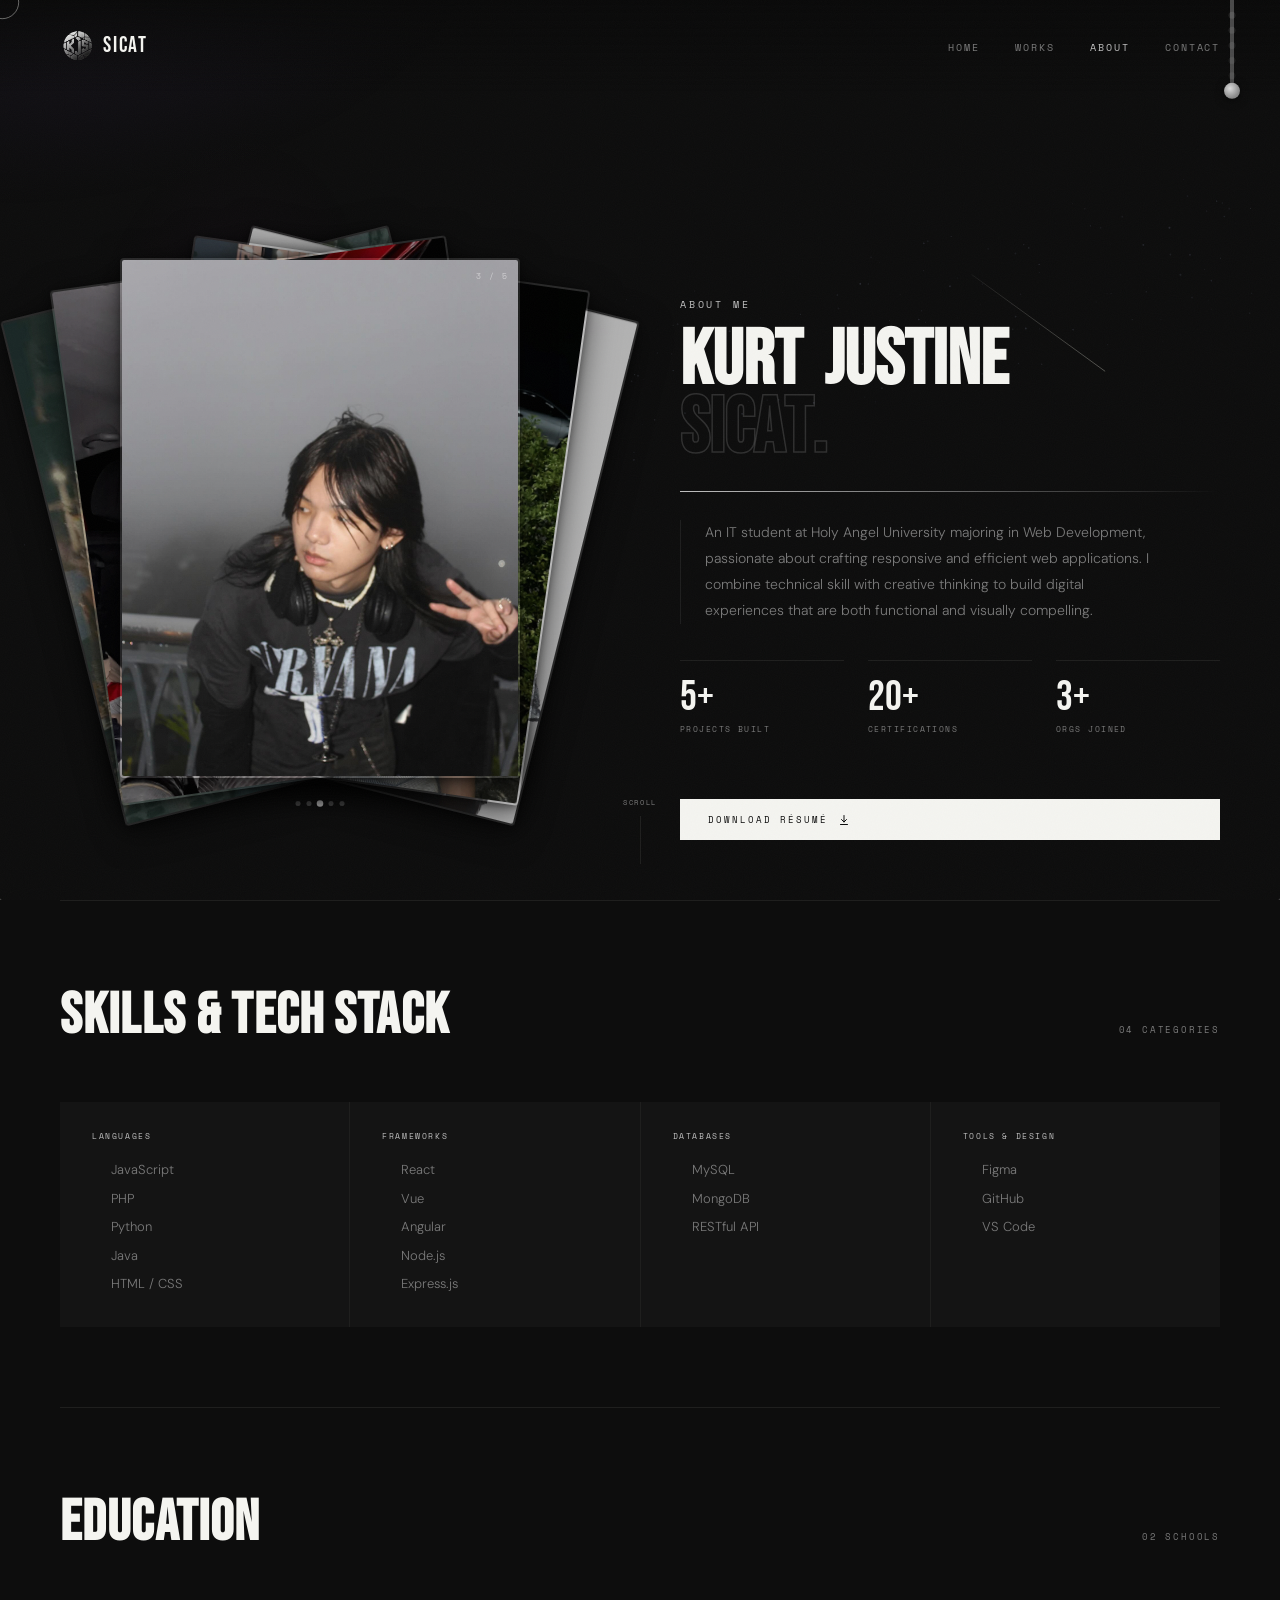
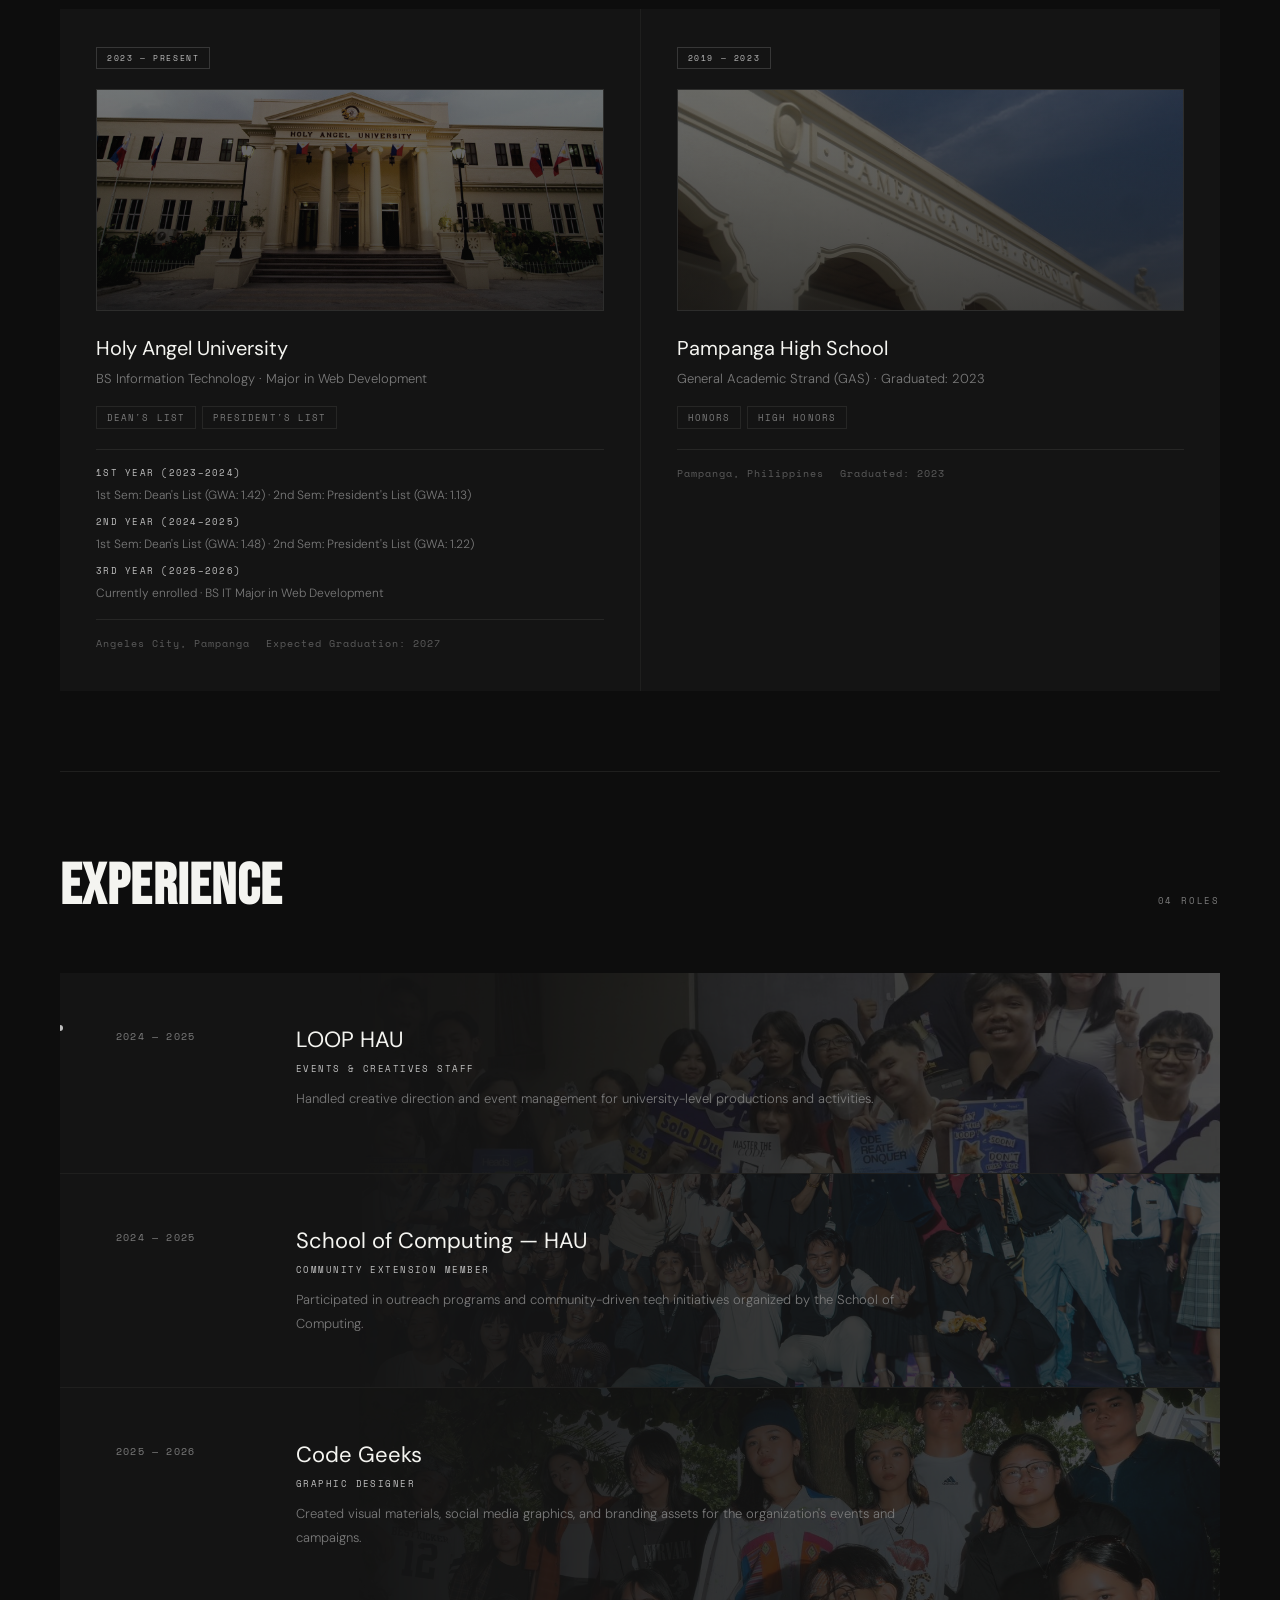
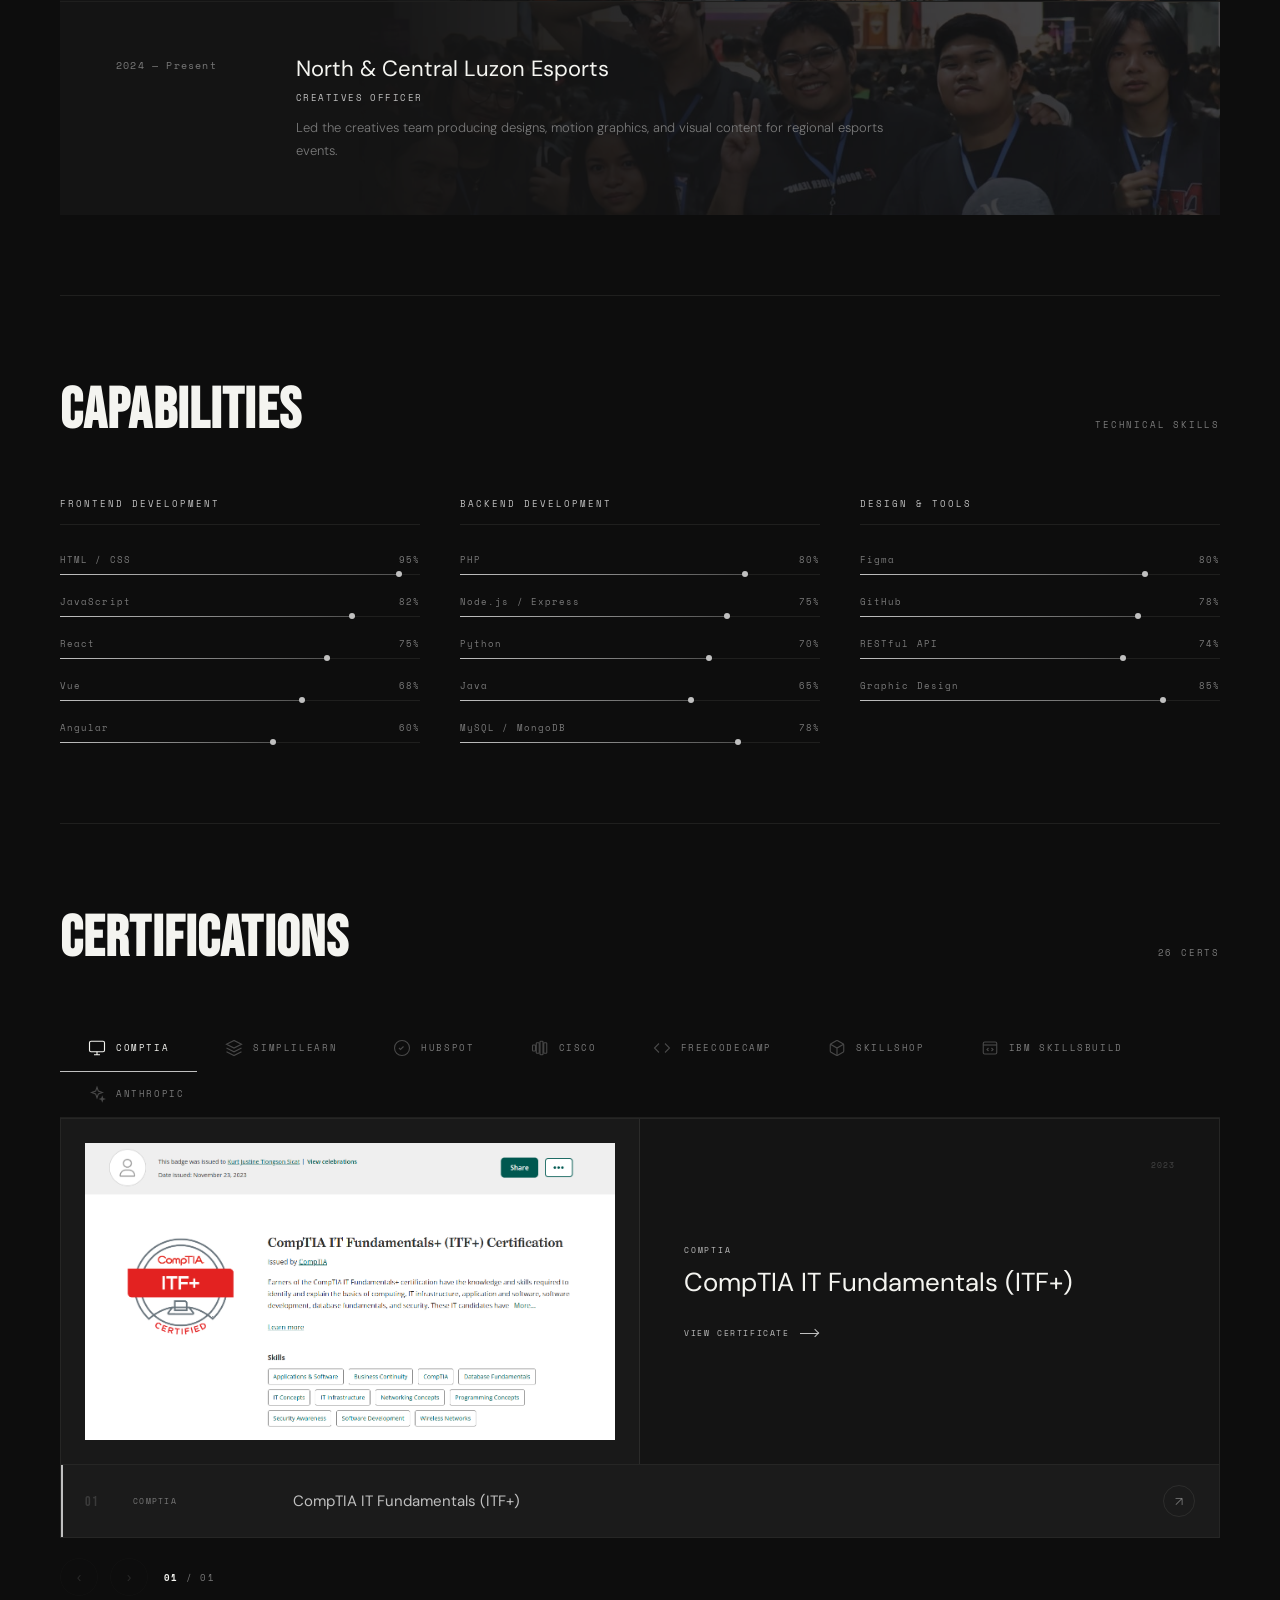
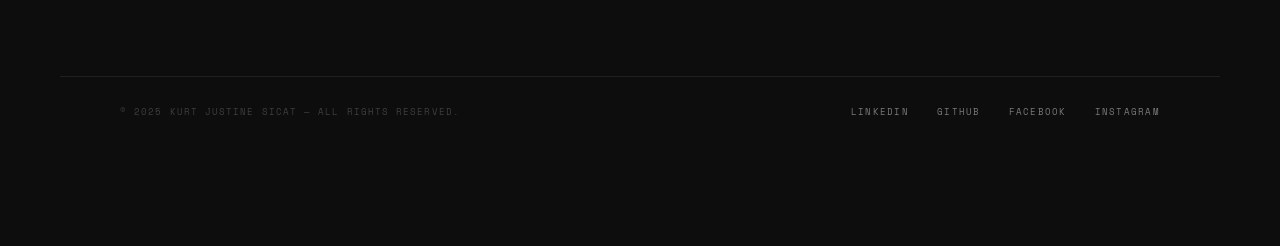
==== about.html @ b0eab455 "Add Anthropic tab with four course certificates - New Anthropic tab and panel after IBM SkillsBuild " ====
<!DOCTYPE html>
<html lang="en">
<head>
  <meta charset="UTF-8" />
  <meta name="viewport" content="width=device-width, initial-scale=1.0" />
  <meta name="description" content="About Kurt Justine Sicat — Full Stack Web Developer and IT student at Holy Angel University, San Fernando, Pampanga. Skilled in Vue.js, Node.js, Flutter, PHP, and more." />
  <meta name="keywords" content="Kurt Justine Sicat, Full Stack Developer, Web Developer, Holy Angel University, Vue.js, Node.js, Flutter, PHP, Portfolio" />
  <meta name="author" content="Kurt Justine Sicat" />
  <meta name="robots" content="index, follow" />
  <meta property="og:title" content="About — Kurt Justine Sicat | Full Stack Developer" />
  <meta property="og:description" content="IT student and Full Stack Developer based in San Fernando, Pampanga." />
  <meta property="og:type" content="website" />
  <meta property="og:image" content="images/personal_image.png" />
  <title>About — Kurt Justine Sicat</title>
  <link rel="preconnect" href="https://fonts.googleapis.com" />
  <link rel="preconnect" href="https://fonts.gstatic.com" crossorigin />
  <link href="https://fonts.googleapis.com/css2?family=Bebas+Neue&family=DM+Sans:ital,opsz,wght@0,9..40,300;0,9..40,400;0,9..40,500;1,9..40,300&family=Space+Mono:wght@400;700&display=swap" rel="stylesheet" />
  <style>
    *, *::before, *::after { box-sizing: border-box; margin: 0; padding: 0; }
    :root {
      --black: #0d0d0d;
      --white: #f4f4f0;
      --gray: #7a7a7a;
      --accent: #c0c0c0;
      --line: rgba(244,244,240,0.08);
      --card-bg: #141414;
      --max: 1400px;
    }
    html { scroll-behavior: smooth; }
    body {
      background: var(--black);
      color: var(--white);
      font-family: 'DM Sans', sans-serif;
      font-weight: 300;
      overflow-x: hidden;
      cursor: none;
    }
    .cursor {
      width: 8px; height: 8px; background: var(--white); border-radius: 50%;
      position: fixed; top: 0; left: 0; pointer-events: none; z-index: 9999;
      mix-blend-mode: difference;
    }
    .cursor-ring {
      width: 34px; height: 34px; border: 1px solid rgba(244,244,240,0.4); border-radius: 50%;
      position: fixed; top: 0; left: 0; pointer-events: none; z-index: 9998;
      transition: width 0.3s, height 0.3s, border-color 0.3s;
    }
    body::before {
      content: ''; position: fixed; inset: 0; z-index: 1000; pointer-events: none; opacity: 0.025;
      background-image: url("data:image/svg+xml,%3Csvg viewBox='0 0 200 200' xmlns='http://www.w3.org/2000/svg'%3E%3Cfilter id='n'%3E%3CfeTurbulence type='fractalNoise' baseFrequency='0.85' numOctaves='4' stitchTiles='stitch'/%3E%3C/filter%3E%3Crect width='100%25' height='100%25' filter='url(%23n)'/%3E%3C/svg%3E");
      background-size: 180px;
    }

    /* NAV */
    nav { position:fixed;top:0;left:0;right:0;z-index:500;background:linear-gradient(to bottom,rgba(10,10,10,0.98) 0%,rgba(10,10,10,0.4) 65%,transparent 100%); }
    .nav-inner { max-width:var(--max);margin:0 auto;display:flex;align-items:center;justify-content:space-between;padding:28px 60px; }
    .nav-logo { font-family:'Bebas Neue',sans-serif;font-size:22px;letter-spacing:0.08em;color:var(--white);text-decoration:none;display:flex;align-items:center; }
    .nav-logo-img { width:35px;height:35px;object-fit:contain;margin-right:8px; }
    .nav-links { display:flex;gap:36px;list-style:none; }
    .nav-links a { font-family:'Space Mono',monospace;font-size:10px;letter-spacing:0.18em;text-transform:uppercase;color:var(--gray);text-decoration:none;transition:color 0.25s;position:relative; }
    .nav-links a::after { content:'';position:absolute;bottom:-5px;left:0;width:0;height:1px;background:var(--accent);transition:width 0.3s; }
    .nav-links a:hover { color:var(--white); }
    .nav-links a:hover::after { width:100%; }
    .nav-links a.active { color:var(--accent); }
    nav.scrolled { background:rgba(10,10,10,0.97)!important;backdrop-filter:blur(12px); }
    body.light-mode nav { background:linear-gradient(to bottom,rgba(232,230,226,0.98) 0%,rgba(232,230,226,0.4) 65%,transparent 100%); }
    body.light-mode nav.scrolled { background:rgba(232,230,226,0.97)!important; }
    body.light-mode .nav-logo { color:#1c1c1c; }
    body.light-mode .nav-links a { color:#777; }
    body.light-mode .nav-links a:hover { color:#1c1c1c; }
    body.light-mode .nav-links a.active { color:#1c1c1c; }
    body.light-mode .nav-links a::after { background:#1c1c1c; }

    /* HERO — photo left, text right */
    .about-hero-outer {
      width: 100%; min-height: 100vh;
      position: relative; overflow: hidden;
    }
    .about-hero {
      max-width: var(--max); margin: 0 auto;
      min-height: 100vh;
      display: grid;
      grid-template-columns: 1fr 1fr;
      align-items: end;
      position: relative;
    }

    /* LEFT — Photo Deck */
    .about-photo-col {
      position: relative;
      height: 100vh;
      display: flex;
      align-items: center;
      justify-content: center;
    }
    .about-photo-wrap {
      width: 100%;
      height: 85vh;
      position: absolute;
      bottom: 0; left: 0;
      opacity: 0; animation: fadeIn 1s ease 0.3s forwards;
      display: flex;
      align-items: center;
      justify-content: center;
    }

    /* ── Photo Deck ── */
    .photo-deck {
      position: relative;
      width: 400px; height: 520px;
      cursor: pointer;
      user-select: none;
    }
    .photo-card {
      position: absolute; inset: 0;
      border-radius: 4px;
      overflow: hidden;
      border: 2px solid rgba(255,255,255,0.12);
      box-shadow:
        0 8px 32px rgba(0,0,0,0.6),
        0 2px 8px rgba(0,0,0,0.4);
      transform-origin: bottom center;
      transition:
        transform 0.55s cubic-bezier(0.34,1.2,0.64,1),
        box-shadow 0.4s ease,
        z-index 0s;
      will-change: transform;
      backface-visibility: hidden;
    }
    .photo-card img {
      width: 100%; height: 100%;
      object-fit: cover; object-position: center top;
      display: block;
      pointer-events: none;
      transition: filter 0.4s ease;
    }
    /* shimmer on non-front cards */
    .photo-card:not(.front) img {
      filter: brightness(0.7);
    }
    /* hover — spread the deck */
    .photo-deck:hover .photo-card:nth-child(2) { transform: var(--rot2) translateY(-6px); }
    .photo-deck:hover .photo-card:nth-child(3) { transform: var(--rot3) translateY(-10px); }
    .photo-deck:hover .photo-card:nth-child(4) { transform: var(--rot4) translateY(-14px); }
    .photo-deck:hover .photo-card:nth-child(5) { transform: var(--rot5) translateY(-18px); }

    /* click flash */
    .photo-card.flipping {
      transition: transform 0.18s ease-in, opacity 0.18s ease-in !important;
      transform: scale(0.94) translateY(10px) !important;
      opacity: 0.3;
    }

    /* dot indicators */
    .photo-deck-dots {
      position: absolute;
      bottom: -28px; left: 50%;
      transform: translateX(-50%);
      display: flex; gap: 6px;
    }
    .photo-deck-dot {
      width: 5px; height: 5px; border-radius: 50%;
      background: rgba(192,192,192,0.3);
      transition: background 0.3s ease, transform 0.3s ease;
    }
    .photo-deck-dot.active {
      background: rgba(192,192,192,0.9);
      transform: scale(1.3);
    }

    /* corner label */
    .photo-deck-label {
      position: absolute;
      top: 12px; right: 12px;
      font-family: "Space Mono", monospace;
      font-size: 8px; letter-spacing: 0.18em;
      color: rgba(255,255,255,0.5);
      text-transform: uppercase;
      pointer-events: none;
      z-index: 10;
      transition: opacity 0.3s;
    }

    /* light mode overrides */
    body.light-mode .photo-card {
      border-color: rgba(0,0,0,0.1);
      box-shadow: 0 8px 32px rgba(0,0,0,0.2), 0 2px 8px rgba(0,0,0,0.1);
    }
    body.light-mode .photo-deck-dot { background: rgba(0,0,0,0.2); }
    body.light-mode .photo-deck-dot.active { background: rgba(0,0,0,0.7); }
    body.light-mode .photo-deck-label { color: rgba(0,0,0,0.35); }

    /* RIGHT — Info */
    .about-info-col {
      padding: 140px 60px 60px 40px;
      display: flex; flex-direction: column; justify-content: center;
      opacity: 0; animation: fadeUp 0.8s ease 0.5s forwards;
    }
    .about-tag {
      font-family: 'Space Mono', monospace;
      font-size: 10px; letter-spacing: 0.28em; text-transform: uppercase;
      color: var(--accent); margin-bottom: 16px;
    }
    .about-name {
      font-family: 'Bebas Neue', sans-serif;
      font-size: clamp(52px, 6vw, 86px);
      line-height: 0.88; color: var(--white); margin-bottom: 28px;
    }
    .about-name .outline {
      -webkit-text-stroke: 1.5px rgba(244,244,240,0.15);
      color: transparent; display: block;
    }
    .about-bio {
      font-size: 14px; line-height: 1.85; color: var(--gray);
      max-width: 480px; margin-bottom: 36px;
      border-left: 1px solid var(--line); padding-left: 24px;
    }
    .about-stats {
      display: grid; grid-template-columns: repeat(3, 1fr);
      gap: 24px; margin-bottom: 40px;
    }
    .stat-num {
      font-family: 'Bebas Neue', sans-serif;
      font-size: 42px; color: var(--white); line-height: 1;
    }
    .stat-label {
      font-family: 'Space Mono', monospace;
      font-size: 8px; letter-spacing: 0.18em; text-transform: uppercase;
      color: var(--gray); margin-top: 4px;
    }

    /* SECTIONS WRAPPER */
    .sections-wrap {
      max-width: var(--max); margin: 0 auto;
      padding: 0 60px 100px;
    }

    /* SECTION DIVIDER */
    .section-block {
      padding: 80px 0;
      border-top: 1px solid var(--line);
    }
    .section-block-header {
      display: flex; align-items: baseline; justify-content: space-between;
      margin-bottom: 52px;
    }
    .section-block-title {
      font-family: 'Bebas Neue', sans-serif;
      font-size: clamp(36px, 4.5vw, 60px); letter-spacing: 0.02em; color: var(--white);
    }
    .section-count {
      font-family: 'Space Mono', monospace;
      font-size: 9px; letter-spacing: 0.2em; text-transform: uppercase;
      color: var(--gray);
    }

    /* SKILLS GRID */
    .skills-grid {
      display: grid;
      grid-template-columns: repeat(4, 1fr);
      gap: 1px; background: var(--line);
    }
    .skill-item {
      background: var(--card-bg);
      padding: 28px 32px;
      transition: background 0.3s;
      position: relative; overflow: hidden;
    }
    .skill-item:hover { background: #181818; }
    .skill-item::before {
      content: ''; position: absolute; top: 0; left: 0; right: 0; height: 1px;
      background: var(--accent); transform: scaleX(0); transform-origin: left;
      transition: transform 0.4s ease;
    }
    .skill-item:hover::before { transform: scaleX(1); }
    .skill-category {
      font-family: 'Space Mono', monospace;
      font-size: 8px; letter-spacing: 0.2em; text-transform: uppercase;
      color: var(--accent); margin-bottom: 14px;
    }
    .skill-list {
      list-style: none;
    }
    .skill-list li {
      font-size: 13px; color: var(--gray); line-height: 2;
      transition: color 0.2s;
    }
    .skill-item:hover .skill-list li { color: var(--white); }

    /* EDUCATION CARDS */
    .edu-cards {
      display: grid; grid-template-columns: repeat(2, 1fr);
      gap: 1px; background: var(--line);
    }
    .edu-card {
      background: var(--card-bg); padding: 36px 36px 40px;
      position: relative; overflow: hidden; transition: background 0.3s;
    }
    .edu-card:hover { background: #181818; }
    .edu-card::before {
      content: ''; position: absolute; top: 0; left: 0; right: 0; height: 1px;
      background: var(--accent); transform: scaleX(0); transform-origin: left;
      transition: transform 0.4s ease;
    }
    .edu-card:hover::before { transform: scaleX(1); }
    .edu-card-badge {
      font-family: 'Space Mono', monospace;
      font-size: 8px; letter-spacing: 0.2em; text-transform: uppercase;
      color: var(--accent); border: 1px solid rgba(192,192,192,0.2);
      display: inline-block; padding: 4px 10px; margin-bottom: 20px;
    }
    .edu-card-img {
      width: 100%; aspect-ratio: 16/7;
      background: rgba(244,244,240,0.03);
      border: 1px solid var(--line);
      margin-bottom: 24px; overflow: hidden; position: relative;
    }
    .edu-card-img img {
      width: 100%; height: 100%; object-fit: cover; display: block;
      opacity: 0; transition: opacity 0.4s, filter 0.4s;
      filter: grayscale(30%) brightness(0.55);
    }
    .edu-card-img img.loaded { opacity: 1; }
    .edu-card:hover .edu-card-img img { filter: grayscale(10%) brightness(0.65); }
    /* Dark overlay on top of image */
    .edu-card-img::after {
      content: ''; position: absolute; inset: 0;
      background: linear-gradient(to bottom, rgba(13,13,13,0.18) 0%, rgba(13,13,13,0.55) 100%);
      z-index: 1; pointer-events: none;
    }
    .edu-card-img-fallback {
      position: absolute; inset: 0;
      display: flex; flex-direction: column; align-items: center; justify-content: center;
      gap: 10px; color: rgba(244,244,240,0.2); z-index: 2;
    }
    .edu-card-img-fallback span {
      font-family: 'Space Mono', monospace;
      font-size: 9px; letter-spacing: 0.18em; text-transform: uppercase;
    }
    .edu-card-img img.loaded ~ .edu-card-img-fallback { display: none; }
    .edu-card-school {
      font-size: 20px; font-weight: 400; color: var(--white); margin-bottom: 8px;
    }
    .edu-card-degree {
      font-size: 13px; color: var(--gray); line-height: 1.6; margin-bottom: 16px;
    }
    .edu-card-tags { display: flex; flex-wrap: wrap; gap: 6px; margin-bottom: 20px; }
    .edu-card-tag {
      font-family: 'Space Mono', monospace;
      font-size: 9px; letter-spacing: 0.12em; text-transform: uppercase;
      color: var(--gray); border: 1px solid var(--line); padding: 4px 10px;
    }
    .edu-card-detail { border-top: 1px solid var(--line); padding-top: 16px; }
    .edu-card-detail-row { margin-bottom: 10px; }
    .edu-detail-year {
      font-family: 'Space Mono', monospace;
      font-size: 9px; letter-spacing: 0.14em; text-transform: uppercase;
      color: var(--accent); display: block; margin-bottom: 4px;
    }
    .edu-detail-note { font-size: 12px; color: var(--gray); line-height: 1.6; }
    .edu-card-meta {
      display: flex; flex-wrap: wrap; gap: 16px;
      margin-top: 16px; padding-top: 16px;
      border-top: 1px solid var(--line);
    }
    .edu-meta-item {
      font-family: 'Space Mono', monospace;
      font-size: 10px; letter-spacing: 0.1em;
      color: rgba(122,122,122,0.7);
    }

    /* EXPERIENCE */
    .exp-list { display: flex; flex-direction: column; gap: 1px; background: var(--line); }
    .exp-item {
      background: var(--card-bg);
      padding: 52px 56px;
      display: grid; grid-template-columns: 140px 1fr;
      align-items: start; gap: 40px;
      transition: background 0.3s;
      position: relative; overflow: hidden;
      min-height: 200px;
    }
    .exp-item:hover { background: #181818; }
    .exp-item::before {
      content: ''; position: absolute; top: 0; left: 0; right: 0; height: 1px;
      background: var(--accent); transform: scaleX(0); transform-origin: left;
      transition: transform 0.4s ease;
    }
    .exp-item:hover::before { transform: scaleX(1); }
    /* Photo bg with right-to-left gradient fade */
    .exp-item::after {
      content: '';
      position: absolute; inset: 0;
      background-image: var(--exp-photo, none);
      background-size: cover; background-position: center;
      opacity: 0.25;
      -webkit-mask-image: linear-gradient(to left, rgba(0,0,0,1) 0%, rgba(0,0,0,0.6) 40%, rgba(0,0,0,0) 75%);
      mask-image: linear-gradient(to left, rgba(0,0,0,1) 0%, rgba(0,0,0,0.6) 40%, rgba(0,0,0,0) 75%);
      transition: opacity 0.4s ease;
      z-index: 0;
    }
    .exp-item:hover::after { opacity: 0.38; }
    .exp-year {
      font-family: 'Space Mono', monospace;
      font-size: 10px; letter-spacing: 0.12em;
      color: var(--gray); padding-top: 4px;
      position: relative; z-index: 1;
    }
    .exp-content { position: relative; z-index: 1; }
    .exp-org {
      font-size: 22px; font-weight: 400; color: var(--white); margin-bottom: 8px;
    }
    .exp-role {
      font-family: 'Space Mono', monospace;
      font-size: 9px; letter-spacing: 0.16em; text-transform: uppercase;
      color: var(--accent); margin-bottom: 12px;
    }
    .exp-desc { font-size: 13px; color: var(--gray); line-height: 1.8; max-width: 600px; }

    /* ══════════════════════════════════════
       CERTIFICATIONS — Issuer Tabs + Preview
       ══════════════════════════════════════ */

    /* Issuer tab bar */
    .cert-tabs {
      display: flex; gap: 0; flex-wrap: wrap;
      border-bottom: 1px solid var(--line);
      margin-bottom: 0;
    }
    .cert-tab {
      font-family: 'Space Mono', monospace;
      font-size: 9px; letter-spacing: 0.18em; text-transform: uppercase;
      color: var(--gray); background: transparent; border: none;
      padding: 14px 28px; cursor: none;
      position: relative; transition: color 0.25s;
      display: flex; align-items: center; gap: 10px;
    }
    .cert-tab::after {
      content: ''; position: absolute; bottom: -1px; left: 0; right: 0;
      height: 1px; background: var(--accent);
      transform: scaleX(0); transform-origin: left;
      transition: transform 0.3s ease;
    }
    .cert-tab:hover { color: var(--white); }
    .cert-tab.active { color: var(--white); }
    .cert-tab.active::after { transform: scaleX(1); }
    .cert-tab-icon {
      width: 18px; height: 18px; opacity: 0.55;
      transition: opacity 0.25s;
      flex-shrink: 0;
    }
    .cert-tab.active .cert-tab-icon,
    .cert-tab:hover .cert-tab-icon { opacity: 1; }

    /* Issuer panels */
    .cert-panel { display: none; }
    .cert-panel.active { display: block; }

    /* Preview card — image left, details right */
    .cert-preview-card {
      display: grid; grid-template-columns: 1fr 1fr;
      gap: 0; background: var(--card-bg);
      border: 1px solid var(--line);
      min-height: 320px;
    }
    .cert-preview-img {
      position: relative; overflow: hidden;
      background: rgba(244,244,240,0.02);
      display: flex; align-items: center; justify-content: center;
      border-right: 1px solid var(--line);
      cursor: pointer;
    }
    .cert-preview-img img {
      width: 100%; height: 100%; object-fit: contain;
      padding: 24px;
      transition: transform 0.5s ease, opacity 0.3s ease;
      opacity: 0;
    }
    .cert-preview-img img.loaded { opacity: 1; }
    .cert-preview-img img:hover { transform: scale(1.04); }
    .cert-img-placeholder {
      position: absolute; inset: 0;
      display: flex; flex-direction: column; align-items: center; justify-content: center;
      gap: 12px; color: rgba(244,244,240,0.12);
    }
    .cert-img-placeholder svg { width: 40px; height: 40px; }
    .cert-img-placeholder span {
      font-family: 'Space Mono', monospace;
      font-size: 8px; letter-spacing: 0.2em; text-transform: uppercase;
    }
    .cert-preview-img img.loaded ~ .cert-img-placeholder { display: none; }
    /* ── Inspect Overlay ── */
    .cert-inspect-overlay {
      position: absolute; inset: 0;
      display: flex; align-items: center; justify-content: center;
      pointer-events: none; z-index: 3;
    }
    .cert-inspect-overlay .overlay-panel-left,
    .cert-inspect-overlay .overlay-panel-right {
      position: absolute; top: 0; bottom: 0; width: 50%;
      background: rgba(8,8,8,0.82);
      backdrop-filter: blur(2px);
      transition: transform 0.45s cubic-bezier(0.77,0,0.18,1);
    }
    .cert-inspect-overlay .overlay-panel-left  { left: 0;   transform: translateX(-100%); }
    .cert-inspect-overlay .overlay-panel-right { right: 0;  transform: translateX(100%); }
    .cert-preview-img:hover .overlay-panel-left  { transform: translateX(0); }
    .cert-preview-img:hover .overlay-panel-right { transform: translateX(0); }

    .cert-inspect-overlay .inspect-core {
      position: relative; z-index: 4;
      display: flex; flex-direction: column; align-items: center; gap: 10px;
      opacity: 0; transform: scale(0.7) rotate(-8deg);
      transition: opacity 0.3s 0.25s ease, transform 0.4s 0.22s cubic-bezier(0.34,1.56,0.64,1);
      cursor: pointer;
      pointer-events: all;
    }
    .cert-preview-img:hover .inspect-core {
      opacity: 1; transform: scale(1) rotate(0deg);
    }
    /* Diamond SVG draws itself */
    .inspect-diamond {
      width: 52px; height: 52px;
    }
    .inspect-diamond .diamond-path {
      stroke-dasharray: 160;
      stroke-dashoffset: 160;
      transition: stroke-dashoffset 0.55s 0.3s cubic-bezier(0.4,0,0.2,1);
    }
    .cert-preview-img:hover .diamond-path {
      stroke-dashoffset: 0;
    }
    /* Inner dot pulses */
    .inspect-diamond .diamond-dot {
      opacity: 0;
      transition: opacity 0.2s 0.7s ease;
    }
    .cert-preview-img:hover .diamond-dot { opacity: 1; }

    /* INSPECT text — letters stagger in */
    .inspect-label {
      display: flex; gap: 2px;
    }
    .inspect-label span {
      font-family: 'Space Mono', monospace;
      font-size: 9px; letter-spacing: 0.18em; text-transform: uppercase;
      color: var(--accent);
      opacity: 0; transform: translateY(6px);
      transition: opacity 0.2s ease, transform 0.2s ease;
    }
    .cert-preview-img:hover .inspect-label span { opacity: 1; transform: translateY(0); }
    .cert-preview-img:hover .inspect-label span:nth-child(1)  { transition-delay: 0.38s; }
    .cert-preview-img:hover .inspect-label span:nth-child(2)  { transition-delay: 0.41s; }
    .cert-preview-img:hover .inspect-label span:nth-child(3)  { transition-delay: 0.44s; }
    .cert-preview-img:hover .inspect-label span:nth-child(4)  { transition-delay: 0.47s; }
    .cert-preview-img:hover .inspect-label span:nth-child(5)  { transition-delay: 0.50s; }
    .cert-preview-img:hover .inspect-label span:nth-child(6)  { transition-delay: 0.53s; }
    .cert-preview-img:hover .inspect-label span:nth-child(7)  { transition-delay: 0.56s; }

    /* ── Cert Lightbox ── */
    #cert-lightbox {
      position: fixed; inset: 0; z-index: 9999;
      display: flex; align-items: center; justify-content: center;
      pointer-events: none;
      /* backdrop */
      background: rgba(4,4,4,0);
      backdrop-filter: blur(0px) brightness(1);
      -webkit-backdrop-filter: blur(0px) brightness(1);
      transition: background 0.45s ease, backdrop-filter 0.45s ease, -webkit-backdrop-filter 0.45s ease;
    }
    #cert-lightbox.active {
      pointer-events: all;
      background: rgba(4,4,4,0.78);
      backdrop-filter: blur(18px) brightness(0.55);
      -webkit-backdrop-filter: blur(18px) brightness(0.55);
    }

    /* vignette overlay */
    #cert-lightbox::before {
      content: '';
      position: absolute; inset: 0;
      background: radial-gradient(ellipse at center, transparent 30%, rgba(0,0,0,0.55) 100%);
      opacity: 0; pointer-events: none;
      transition: opacity 0.45s ease;
    }
    #cert-lightbox.active::before { opacity: 1; }

    /* floating image frame */
    #cert-lightbox-inner {
      position: relative;
      max-width: min(820px, 88vw);
      max-height: 86vh;
      /* tear-out: starts from origin scale with slight tilt */
      transform: scale(0.06) rotate(-4deg);
      transform-origin: center center;
      opacity: 0;
      transition:
        transform 0.52s cubic-bezier(0.22, 1.4, 0.36, 1),
        opacity 0.3s ease;
      will-change: transform, opacity;
    }
    #cert-lightbox.active #cert-lightbox-inner {
      transform: scale(1) rotate(0deg);
      opacity: 1;
    }
    /* implode on close */
    #cert-lightbox.closing #cert-lightbox-inner {
      transform: scale(0.04) rotate(3deg);
      opacity: 0;
      transition:
        transform 0.38s cubic-bezier(0.55, 0, 1, 0.45),
        opacity 0.25s ease;
    }

    #cert-lightbox img {
      display: block;
      width: 100%; height: auto; max-height: 86vh;
      object-fit: contain;
      border-radius: 2px;
      box-shadow: 0 32px 80px rgba(0,0,0,0.7), 0 8px 24px rgba(0,0,0,0.5);
    }

    /* silver corner ticks */
    #cert-lightbox-inner::before,
    #cert-lightbox-inner::after {
      content: '';
      position: absolute;
      width: 18px; height: 18px;
      border-color: rgba(192,192,192,0.7);
      border-style: solid;
      pointer-events: none;
      z-index: 4;
      opacity: 0;
      transition: opacity 0.25s 0.35s ease;
    }
    #cert-lightbox.active #cert-lightbox-inner::before,
    #cert-lightbox.active #cert-lightbox-inner::after { opacity: 1; }
    /* top-left + bottom-right via pseudo, top-right + bottom-left via box-shadows */
    #cert-lightbox-inner::before {
      top: -6px; left: -6px;
      border-width: 1.5px 0 0 1.5px;
    }
    #cert-lightbox-inner::after {
      bottom: -6px; right: -6px;
      border-width: 0 1.5px 1.5px 0;
    }
    /* extra corner ticks via a wrapper span */
    #cert-lightbox-ticks {
      position: absolute; inset: -6px;
      pointer-events: none; z-index: 4;
      opacity: 0;
      transition: opacity 0.25s 0.35s ease;
    }
    #cert-lightbox.active #cert-lightbox-ticks { opacity: 1; }
    #cert-lightbox-ticks::before,
    #cert-lightbox-ticks::after {
      content: '';
      position: absolute;
      width: 18px; height: 18px;
      border-color: rgba(192,192,192,0.7);
      border-style: solid;
    }
    #cert-lightbox-ticks::before {
      top: 0; right: 0;
      border-width: 1.5px 1.5px 0 0;
    }
    #cert-lightbox-ticks::after {
      bottom: 0; left: 0;
      border-width: 0 0 1.5px 1.5px;
    }

    /* crosshair close button */
    #cert-lightbox-close {
      position: absolute;
      top: -22px; right: -22px;
      width: 32px; height: 32px;
      cursor: pointer; z-index: 5;
      display: flex; align-items: center; justify-content: center;
      opacity: 0;
      transition: opacity 0.2s 0.4s ease, transform 0.2s ease;
    }
    #cert-lightbox.active #cert-lightbox-close { opacity: 1; }
    #cert-lightbox-close:hover { transform: rotate(90deg) scale(1.15); }
    #cert-lightbox-close svg line {
      stroke: rgba(192,192,192,0.85);
      transition: stroke 0.2s ease;
    }
    #cert-lightbox-close:hover svg line { stroke: #fff; }

    /* ── Light mode overrides ── */
    body.light-mode #cert-lightbox.active {
      background: rgba(180,178,172,0.72);
      backdrop-filter: blur(18px) brightness(0.75);
      -webkit-backdrop-filter: blur(18px) brightness(0.75);
    }
    body.light-mode #cert-lightbox img {
      box-shadow: 0 32px 80px rgba(0,0,0,0.35), 0 8px 24px rgba(0,0,0,0.2);
    }
    body.light-mode #cert-lightbox-inner::before,
    body.light-mode #cert-lightbox-inner::after,
    body.light-mode #cert-lightbox-ticks::before,
    body.light-mode #cert-lightbox-ticks::after {
      border-color: rgba(100,80,0,0.5);
    }
    body.light-mode #cert-lightbox-close svg line { stroke: rgba(80,60,0,0.8); }
    body.light-mode #cert-lightbox-close:hover svg line { stroke: #3a2e00; }


    /* Details side */
    .cert-preview-details {
      padding: 40px 44px;
      display: flex; flex-direction: column; justify-content: center;
      position: relative;
    }
    .cert-preview-issuer {
      font-family: 'Space Mono', monospace;
      font-size: 8px; letter-spacing: 0.22em; text-transform: uppercase;
      color: var(--accent); margin-bottom: 10px;
    }
    .cert-preview-year {
      font-family: 'Space Mono', monospace;
      font-size: 8px; letter-spacing: 0.14em;
      color: rgba(122,122,122,0.5);
      position: absolute; top: 40px; right: 44px;
    }
    .cert-preview-name {
      font-size: clamp(18px, 2.2vw, 26px); font-weight: 400;
      color: var(--white); line-height: 1.3; margin-bottom: 28px;
    }
    .cert-preview-link {
      display: inline-flex; align-items: center; gap: 10px;
      font-family: 'Space Mono', monospace;
      font-size: 8px; letter-spacing: 0.2em; text-transform: uppercase;
      color: var(--accent); text-decoration: none;
      transition: gap 0.2s, color 0.2s;
    }
    .cert-preview-link:hover { gap: 16px; }
    .cert-preview-link-arrow {
      width: 18px; height: 1px; background: currentColor; position: relative;
    }
    .cert-preview-link-arrow::after {
      content: ''; position: absolute; right: 0; top: -3px;
      width: 6px; height: 6px;
      border-right: 1px solid currentColor; border-top: 1px solid currentColor;
      transform: rotate(45deg);
    }

    /* Cert list rows below the preview */
    .cert-list {
      border: 1px solid var(--line); border-top: none;
      background: var(--card-bg);
    }
    .cert-row {
      display: grid; grid-template-columns: 48px 140px 1fr 48px;
      align-items: center; gap: 0;
      padding: 0 24px; min-height: 72px;
      border-bottom: 1px solid var(--line);
      cursor: none; transition: background 0.25s;
      position: relative;
    }
    .cert-row:last-child { border-bottom: none; }
    .cert-row:hover { background: #181818; }
    .cert-row.active-row { background: rgba(192,192,192,0.04); }
    .cert-row::before {
      content: ''; position: absolute; left: 0; top: 0; bottom: 0; width: 2px;
      background: var(--accent); transform: scaleY(0); transform-origin: top;
      transition: transform 0.3s ease;
    }
    .cert-row:hover::before,
    .cert-row.active-row::before { transform: scaleY(1); }
    .cert-row-num {
      font-family: 'Bebas Neue', sans-serif;
      font-size: 14px; color: rgba(244,244,240,0.15); letter-spacing: 0.05em;
    }
    .cert-row-issuer {
      font-family: 'Space Mono', monospace;
      font-size: 8px; letter-spacing: 0.16em; text-transform: uppercase;
      color: var(--gray);
    }
    .cert-row-name {
      font-size: 15px; font-weight: 400; color: var(--white);
      padding: 0 20px; transition: color 0.2s;
    }
    .cert-row:hover .cert-row-name { color: var(--accent); }
    .cert-row.active-row .cert-row-name { color: var(--accent); }
    .cert-row-arrow {
      width: 32px; height: 32px;
      border: 1px solid var(--line); border-radius: 50%;
      display: flex; align-items: center; justify-content: center;
      color: var(--gray); font-size: 13px;
      transition: border-color 0.25s, color 0.25s, transform 0.25s;
      text-decoration: none; justify-self: end;
    }
    .cert-row:hover .cert-row-arrow { border-color: var(--accent); color: var(--accent); transform: rotate(45deg); }

    /* Nav prev/next + counter */
    .cert-nav {
      display: flex; align-items: center; gap: 12px;
      margin-top: 20px;
    }
    .cert-nav-btn {
      width: 38px; height: 38px; border: 1px solid var(--line); border-radius: 50%;
      background: transparent; color: var(--gray);
      display: flex; align-items: center; justify-content: center;
      cursor: none; transition: border-color 0.25s, color 0.25s;
      font-size: 14px;
    }
    .cert-nav-btn:hover { border-color: var(--accent); color: var(--white); }
    .cert-nav-btn:disabled { opacity: 0.25; pointer-events: none; }
    .cert-nav-counter {
      font-family: 'Space Mono', monospace;
      font-size: 9px; letter-spacing: 0.14em; color: var(--gray);
      margin-left: 4px;
    }
    .cert-nav-counter strong { color: var(--white); }

    /* Slide transitions on preview */
    .cert-preview-card {
      transition: opacity 0.3s ease;
    }
    .cert-preview-card.fading { opacity: 0; }

    /* ── LIGHT MODE ── */
    body.light-mode .cert-tabs { border-color: rgba(0,0,0,0.1); }
    body.light-mode .cert-tab { color: #888; }
    body.light-mode .cert-tab:hover { color: #1c1c1c; }
    body.light-mode .cert-tab.active { color: #1c1c1c; }
    body.light-mode .cert-tab::after { background: #1c1c1c; }
    body.light-mode .cert-preview-card { background: #e4e2de; border-color: rgba(0,0,0,0.08); }
    body.light-mode .cert-preview-img { background: #eceae6; border-color: rgba(0,0,0,0.08); }
    body.light-mode .cert-img-placeholder { color: rgba(0,0,0,0.1); }
    body.light-mode .cert-preview-issuer { color: #1c1c1c; }
    body.light-mode .cert-preview-year { color: rgba(0,0,0,0.3); }
    body.light-mode .cert-preview-name { color: #1c1c1c; }
    body.light-mode .cert-preview-link { color: #1c1c1c; }
    body.light-mode .cert-list { background: #e4e2de; border-color: rgba(0,0,0,0.08); }
    body.light-mode .cert-row { border-color: rgba(0,0,0,0.08); }
    body.light-mode .cert-row:hover { background: #d8d6d2; }
    body.light-mode .cert-row.active-row { background: rgba(0,0,0,0.03); }
    body.light-mode .cert-row::before { background: #1c1c1c; }
    body.light-mode .cert-row-num { color: rgba(0,0,0,0.1); }
    body.light-mode .cert-row-issuer { color: #999; }
    body.light-mode .cert-row-name { color: #1c1c1c; }
    body.light-mode .cert-row:hover .cert-row-name,
    body.light-mode .cert-row.active-row .cert-row-name { color: #1c1c1c; }
    body.light-mode .cert-row-arrow { border-color: rgba(0,0,0,0.12); color: #888; }
    body.light-mode .cert-row:hover .cert-row-arrow { border-color: #1c1c1c; color: #1c1c1c; }
    body.light-mode .cert-nav-btn { border-color: rgba(0,0,0,0.12); color: #888; }
    body.light-mode .cert-nav-btn:hover { border-color: #1c1c1c; color: #1c1c1c; }
    body.light-mode .cert-nav-counter { color: #888; }
    body.light-mode .cert-nav-counter strong { color: #1c1c1c; }


    /* CAPABILITIES */
    .cap-grid {
      display: grid; grid-template-columns: repeat(3, 1fr);
      gap: 40px;
    }
    .cap-category {
      font-family: 'Space Mono', monospace;
      font-size: 9px; letter-spacing: 0.22em; text-transform: uppercase;
      color: var(--accent); margin-bottom: 28px;
      padding-bottom: 14px; border-bottom: 1px solid var(--line);
    }
    .cap-bars { display: flex; flex-direction: column; gap: 20px; }
    .cap-bar-label {
      display: flex; justify-content: space-between;
      font-family: 'Space Mono', monospace;
      font-size: 9px; letter-spacing: 0.12em;
      color: var(--gray); margin-bottom: 8px;
    }
    .cap-bar-track {
      width: 100%; height: 1px; background: var(--line); position: relative;
    }
    .cap-bar-fill {
      height: 1px; background: var(--accent);
      width: 0%; transition: width 1.2s ease;
    }

    /* FOOTER */
    footer { border-top: 1px solid var(--line); }
    .footer-inner {
      max-width: var(--max); margin: 0 auto;
      padding: 28px 60px;
      display: flex; align-items: center; justify-content: space-between;
    }
    .footer-copy {
      font-family: 'Space Mono', monospace;
      font-size: 9px; letter-spacing: 0.12em; text-transform: uppercase;
      color: rgba(122,122,122,0.45);
    }
    .footer-links { display: flex; gap: 28px; }
    .footer-links a {
      font-family: 'Space Mono', monospace;
      font-size: 9px; letter-spacing: 0.14em; text-transform: uppercase;
      color: var(--gray); text-decoration: none; transition: color 0.2s;
    }
    .footer-links a:hover { color: var(--white); }

    /* RESUME BUTTON */
    .resume-btn {
      display: inline-flex; align-items: center; gap: 10px;
      font-family: 'Space Mono', monospace;
      font-size: 9px; letter-spacing: 0.22em; text-transform: uppercase;
      color: var(--black); background: var(--white);
      border: none; padding: 14px 28px;
      text-decoration: none; cursor: none;
      position: relative; overflow: hidden;
      transition: color 0.35s ease;
      margin-top: 8px;
    }
    .resume-btn::before {
      content: ''; position: absolute; inset: 0;
      background: var(--accent);
      transform: translateX(-100%);
      transition: transform 0.35s ease;
      z-index: 0;
    }
    .resume-btn:hover::before { transform: translateX(0); }
    .resume-btn span, .resume-btn svg { position: relative; z-index: 1; }
    .resume-btn svg { width: 12px; height: 12px; transition: transform 0.3s ease; }
    .resume-btn:hover svg { transform: translateY(2px); }

    /* FLOATING PARTICLES */
    .particles-canvas { position: fixed; inset: 0; pointer-events: none; z-index: 0; opacity: 0.35; }

    /* GLITCH TAG */
    .about-tag { position: relative; display: inline-block; }
    .about-tag::after {
      content: attr(data-text); position: absolute; left: 2px; top: 0;
      color: var(--accent); opacity: 0;
      clip-path: polygon(0 30%, 100% 30%, 100% 55%, 0 55%);
      animation: glitch-clip 5s infinite 2s;
    }
    @keyframes glitch-clip {
      0%,90%,100%{opacity:0;transform:none}
    }

    /* NAME UNDERLINE */
    .about-name-underline {
      display: block; height: 1px;
      background: linear-gradient(90deg, var(--accent) 0%, transparent 100%);
      width: 0; transition: width 1.4s cubic-bezier(0.16,1,0.3,1) 0.9s;
      margin-bottom: 28px;
    }
    .about-name-underline.visible { width: 100%; }

    /* SCROLL HINT */
    .scroll-hint {
      position: absolute; bottom: 36px; left: 50%; transform: translateX(-50%);
      display: flex; flex-direction: column; align-items: center; gap: 8px;
      opacity: 0; animation: fadeIn 1s ease 1.4s forwards;
    }
    .scroll-hint span {
      font-family: 'Space Mono', monospace; font-size: 7px;
      letter-spacing: 0.24em; text-transform: uppercase; color: var(--gray);
    }
    .scroll-line { width: 1px; height: 48px; background: var(--line); position: relative; overflow: hidden; }
    .scroll-line::after {
      content: ''; position: absolute; top: -100%; left: 0;
      width: 1px; height: 100%; background: var(--accent);
      animation: scrollDrop 1.8s ease-in-out infinite;
    }
    @keyframes scrollDrop { 0%{top:-100%} 100%{top:100%} }

    /* STAGGER CHILDREN */
    .stagger-child {
      opacity: 0; transform: translateY(20px);
      transition: opacity 0.55s ease calc(var(--i,0) * 80ms), transform 0.55s ease calc(var(--i,0) * 80ms);
    }
    .stagger-child.visible { opacity: 1; transform: translateY(0); }

    /* STAT items */
    .stat-item { padding: 16px 0; border-top: 1px solid var(--line); transition: transform 0.3s ease; }
    .stat-item:hover { transform: translateY(-3px); }
    .stat-num { transition: color 0.3s; }
    .stat-item:hover .stat-num { color: var(--accent); }

    /* NOISE BREATHE */
    body::before { animation: noise-breathe 8s ease-in-out infinite; }
    @keyframes noise-breathe { 0%,100%{opacity:0.025} 50%{opacity:0.042} }

    /* SKILL LIST individual hover */
    .skill-list li {
      font-size: 13px; color: var(--gray); line-height: 2.2;
      transition: color 0.2s, padding-left 0.25s; position: relative;
    }
    .skill-list li::before { content: '—'; margin-right: 8px; color: transparent; transition: color 0.2s; }
    .skill-item:hover .skill-list li::before { color: var(--accent); }
    .skill-item:hover .skill-list li { color: var(--white); padding-left: 4px; }

    /* CERT shimmer */
    .cert-item::after {
      content: ''; position: absolute; inset: 0;
      background: linear-gradient(105deg, transparent 40%, rgba(192,192,192,0.05) 50%, transparent 60%);
      transform: translateX(-100%); transition: transform 0.5s ease;
    }
    .cert-item:hover::after { transform: translateX(100%); }

    /* CAPABILITY BAR */
    .cap-bar-fill {
      height: 1px; background: linear-gradient(90deg, var(--accent), rgba(192,192,192,0.3));
      width: 0%; transition: width 1.4s cubic-bezier(0.16,1,0.3,1); position: relative;
    }
    .cap-bar-fill::after {
      content: ''; position: absolute; right: 0; top: -3px;
      width: 6px; height: 6px; border-radius: 50%; background: var(--accent);
      opacity: 0; transition: opacity 0.3s 1.4s;
    }
    .cap-bar-fill.animated::after { opacity: 1; }

    /* EXP pulse dot */
    .exp-dot {
      width: 6px; height: 6px; border-radius: 50%; background: var(--accent);
      position: absolute; left: -3px; top: 52px; z-index: 2;
      animation: pulse-dot 2.5s ease-out infinite;
    }
    @keyframes pulse-dot {
    }

    /* ANIMATIONS */
    @keyframes fadeUp { from{opacity:0;transform:translateY(28px)} to{opacity:1;transform:translateY(0)} }
    @keyframes fadeIn { from{opacity:0} to{opacity:1} }

    /* ═══════════════════════════════════
       RESPONSIVE — Tablet (≤1024px)
    ═══════════════════════════════════ */
    @media (max-width: 1024px) {
      .nav-inner { padding: 24px 32px; }
      .about-info-col { padding: 120px 40px 60px 32px; }
      .photo-deck { width: 340px; height: 440px; }
    }

    /* ═══════════════════════════════════
       RESPONSIVE — Tablet (≤860px)
    ═══════════════════════════════════ */
    @media (max-width: 860px) {
      /* Nav */
      .nav-inner { padding: 20px 24px; }
      .nav-links { gap: 16px; }
      .nav-links a { font-size: 9px; letter-spacing: 0.12em; }

      /* Hero — stack vertically */
      .about-hero {
        grid-template-columns: 1fr;
        min-height: auto;
        padding-top: 80px;
      }
      .about-photo-col {
        height: auto;
        min-height: 0;
        padding: 48px 24px 0;
        justify-content: center;
        align-items: center;
      }
      .about-photo-wrap {
        position: relative;
        height: auto;
        bottom: auto; left: auto;
        display: flex;
        justify-content: center;
      }
      .photo-deck { width: 280px; height: 360px; }
      .about-info-col {
        padding: 60px 24px 60px;
        align-items: flex-start;
      }
      .about-name { font-size: clamp(42px, 10vw, 72px); }
      .about-stats { grid-template-columns: repeat(3, 1fr); gap: 0; }

      /* Sections */
      .sections-wrap { padding: 0 24px 80px; }
      .section-block { padding: 56px 0; }
      .section-block-header { flex-direction: column; gap: 8px; align-items: flex-start; }

      /* Skills */
      .skills-grid { grid-template-columns: repeat(2, 1fr); }

      /* Education */
      .edu-cards { grid-template-columns: 1fr; }

      /* Experience */
      .exp-item {
        grid-template-columns: 1fr;
        gap: 12px;
        padding: 32px 24px;
        min-height: auto;
      }
      .exp-photo { display: none; }

      /* Capabilities */
      .cap-grid { grid-template-columns: 1fr; gap: 40px; }

      /* Certifications */
      .cert-tabs { flex-wrap: wrap; gap: 0; }
      .cert-tab { font-size: 8px; padding: 12px 14px; }
      .cert-preview-card { grid-template-columns: 1fr; }
      .cert-preview-img {
        border-right: none;
        border-bottom: 1px solid var(--line);
        min-height: 200px;
      }
      .cert-preview-details { padding: 24px 28px; }
      .cert-row { padding: 14px 16px; }

      /* Footer */
      .footer-inner { padding: 20px 24px; flex-direction: column; gap: 12px; text-align: center; }
      .footer-links { flex-wrap: wrap; justify-content: center; gap: 14px; }
    }

    /* ═══════════════════════════════════
       RESPONSIVE — Mobile (≤560px)
    ═══════════════════════════════════ */
    @media (max-width: 560px) {
      /* Nav */
      .nav-inner { padding: 16px 20px; }
      .nav-links { gap: 10px; }
      .nav-links a { font-size: 8px; letter-spacing: 0.10em; }
      .nav-logo { font-size: 18px; }
      .nav-logo-img { width: 28px; height: 28px; }

      /* Hero */
      .about-photo-col { padding: 36px 20px 0; }
      .photo-deck { width: 240px; height: 310px; }
      .photo-deck-label { font-size: 7px; }
      .about-info-col { padding: 44px 20px 48px; }
      .about-tag { font-size: 8px; }
      .about-name { font-size: clamp(36px, 12vw, 56px); }
      .about-bio { font-size: 13px; line-height: 1.7; }
      .about-stats {
        grid-template-columns: repeat(3, 1fr);
        gap: 0;
      }
      .stat-num { font-size: 28px; }
      .stat-label { font-size: 8px; }
      .resume-btn { font-size: 9px; padding: 14px 24px; }
      .scroll-hint { display: none; }

      /* Sections */
      .sections-wrap { padding: 0 20px 60px; }
      .section-block { padding: 44px 0; }
      .section-block-title { font-size: clamp(28px, 8vw, 44px); }

      /* Skills */
      .skills-grid { grid-template-columns: 1fr; }
      .skill-item { padding: 20px; }

      /* Education */
      .edu-card-body { padding: 20px; }
      .edu-card-school { font-size: 18px; }
      .edu-card-detail { padding-top: 12px; }

      /* Experience */
      .exp-item { padding: 20px; }
      .exp-title { font-size: 16px; }
      .exp-meta { flex-direction: column; gap: 4px; }

      /* Capabilities */
      .cap-item { padding: 0; }
      .cap-grid { gap: 28px; }

      /* Certifications */
      .cert-tabs { gap: 0; border-bottom: 1px solid var(--line); }
      .cert-tab { flex: 1; justify-content: center; padding: 10px 8px; }
      .cert-tab-icon { display: none; }
      .cert-preview-card { grid-template-columns: 1fr; }
      .cert-preview-img { min-height: 180px; }
      .cert-preview-details { padding: 20px; }
      .cert-preview-name { font-size: 16px; }
      .cert-row { padding: 12px 14px; }
      .cert-row-num { display: none; }
      .cert-nav { padding: 12px 14px; }

      /* Footer */
      .footer-inner { padding: 16px 20px; gap: 10px; }
      .footer-links { gap: 12px; }
    }

    /* ═══════════════════════════════════
       RESPONSIVE — Small phones (≤380px)
    ═══════════════════════════════════ */
    @media (max-width: 380px) {
      .nav-links { gap: 8px; }
      .photo-deck { width: 200px; height: 260px; }
      .about-name { font-size: 32px; }
      .stat-num { font-size: 24px; }
      .cert-tab { font-size: 7px; padding: 8px 6px; }
      .section-block-title { font-size: 26px; }
    }
  
    /* ── BG SYSTEM ── */
/* ── MOON SWEEP ── */
    .moon-sweep {
      position: fixed;
      top: 0; right: 0;
      width: 0; height: 0;
      border-radius: 50%;
      background: #eeecea;
      transform: translate(50%, -50%);
      z-index: 1;
      pointer-events: none;
      transition: width 1.1s cubic-bezier(0.65,0,0.2,1),
                  height 1.1s cubic-bezier(0.65,0,0.2,1);
    }
    body.light-mode .moon-sweep {
      width: 320vmax;
      height: 320vmax;
    }

    /* ── PULL CORD TOGGLE — SVG rope ── */
    .switch-panel {
      position: fixed;
      top: 0; right: 28px;
      width: 40px;
      height: 100vh;
      z-index: 9996;
      pointer-events: none;
    }
    #cordSvg {
      overflow: visible;
      display: block;
      width: 40px;
      height: 120px;
    }
    #cordLine {
      stroke-width: 4;
      stroke: rgba(192,192,192,0.35);
      fill: none;
      stroke-linecap: round;
      transition: stroke 0.4s;
    }
    body.light-mode #cordLine {
      stroke: rgba(0,0,0,0.22);
    }
    /* The beads along the cord (decorative dots) */
    .cord-bead-dot {
      fill: rgba(192,192,192,0.35);
      transition: fill 0.4s;
    }
    body.light-mode .cord-bead-dot {
      fill: rgba(0,0,0,0.22);
    }
    /* The pull knob circle */
    #cordKnob {
      cursor: none;
      pointer-events: all;
      transition: fill 0.45s, filter 0.45s;
      fill: url(#knobGrad);
      filter: drop-shadow(0 2px 4px rgba(0,0,0,0.5));
    }
    /* Invisible large hit area around knob */
    #cordHitArea {
      fill: transparent;
      pointer-events: all;
      cursor: none;
    }
    body.light-mode #cordKnob {
      fill: url(#knobGradLight);
      filter: drop-shadow(0 0 8px rgba(210,160,30,0.7)) drop-shadow(0 2px 4px rgba(0,0,0,0.3));
    }
    /* PARTICLES */
    #particlesCanvas { position:fixed; inset:0; pointer-events:none; z-index:3; opacity:0.3; }

    /* CONSTELLATIONS — dark mode only */
    #constellationCanvas {
      position:fixed; inset:0; pointer-events:none; z-index:3;
      opacity:1; transition: opacity 1.2s ease;
    }
    body.light-mode #constellationCanvas { opacity:0; }

    /* LIGHT MODE CANVAS — light mode only */
    #gridCanvas {
      position:fixed; inset:0; pointer-events:none; z-index:3;
      opacity:0; transition: opacity 1.2s ease;
    }
    body.light-mode #gridCanvas { opacity:0.85; }
    body.light-mode #particlesCanvas { opacity: 0.55; }
    body.light-mode #constellationCanvas { opacity: 0; pointer-events: none; }

    body { cursor: none; }
    .cursor {
      width: 8px; height: 8px; background: var(--white, #f4f4f0); border-radius: 50%;
      position: fixed; top: 0; left: 0; pointer-events: none; z-index: 9999;
      mix-blend-mode: difference;
    }
    .cursor-ring {
      width: 34px; height: 34px; border: 1px solid rgba(244,244,240,0.4); border-radius: 50%;
      position: fixed; top: 0; left: 0; pointer-events: none; z-index: 9998;
      transition: width 0.3s, height 0.3s, border-color 0.3s;
    }
    body.light-mode .cursor { background: #1c1c1c; mix-blend-mode: normal; }
    body.light-mode .cursor-ring { border-color: rgba(0,0,0,0.28); }

  
    /* ── LIGHT MODE BASE ── */
    body.light-mode {
      background: #eeecea;
      color: #1c1c1c;
    }
    body.light-mode nav {
      background: linear-gradient(to bottom, rgba(238,236,234,0.98) 0%, rgba(238,236,234,0.55) 65%, transparent 100%) !important;
    }
    body.light-mode nav.scrolled {
      background: rgba(238,236,234,0.97) !important;
      backdrop-filter: blur(12px);
    }
    body.light-mode .nav-logo { color: #1c1c1c; }
    body.light-mode .nav-links a { color: #666; }
    body.light-mode .nav-links a:hover { color: #1c1c1c; }
    body.light-mode .nav-links a.active { color: #1c1c1c; }
    body.light-mode .nav-links a::after { background: #1c1c1c; }
    body.light-mode .cursor { background: #1c1c1c; mix-blend-mode: normal; }
    body.light-mode .cursor-ring { border-color: rgba(0,0,0,0.28); }
    body, nav, footer { transition: background-color 0.6s ease, color 0.6s ease; }

    /* ══════════════════════════════════════
       ABOUT PAGE — LIGHT MODE OVERRIDES
       ══════════════════════════════════════ */

    /* Base */
    body.light-mode { background: #eeecea; color: #1c1c1c; }

    /* Hero */
    body.light-mode .about-hero-outer { background: transparent; }
    body.light-mode .about-name,
    body.light-mode .about-name .letter { color: #1c1c1c !important; }
    body.light-mode .about-name .outline,
    body.light-mode .about-name .outline .letter {
      color: #1c1c1c !important;
      -webkit-text-stroke: 0 !important;
    }
    body.light-mode .about-tag { color: #1c1c1c; }
    body.light-mode .about-bio { color: #555; border-color: rgba(0,0,0,0.12); }
    body.light-mode .about-name-underline { background: #1c1c1c; }

    /* Stats */
    body.light-mode .stat-item { border-color: rgba(0,0,0,0.12); }
    body.light-mode .stat-num { color: #1c1c1c; }
    body.light-mode .stat-label { color: #777; }

    /* Resume button */
    body.light-mode .resume-btn { border-color: #1c1c1c; color: #f4f4f0; background: #1c1c1c; }
    body.light-mode .resume-btn:hover { border-color: #000; background: #000; color: #f4f4f0; }

    /* Scroll hint */
    body.light-mode .scroll-hint span { color: #999; }
    body.light-mode .scroll-line { background: rgba(0,0,0,0.1); }

    /* Section structure */
    body.light-mode .sections-wrap { background: transparent; }
    body.light-mode .section-block { border-color: rgba(0,0,0,0.1); }
    body.light-mode .section-block-title { color: #1c1c1c; }
    body.light-mode .section-count { color: rgba(0,0,0,0.22); }

    /* ── SKILLS ── */
    body.light-mode .skills-grid { background: rgba(0,0,0,0.06); }
    body.light-mode .skill-item { background: #e2e0dc; }
    body.light-mode .skill-item:hover { background: #d4d2ce; }
    body.light-mode .skill-item::before { background: #1c1c1c; }
    body.light-mode .skill-category { color: #1c1c1c; }
    body.light-mode .skill-list li { color: #444; }
    body.light-mode .skill-item:hover .skill-list li { color: #1c1c1c; }
    body.light-mode .skill-list li::before { color: transparent; }
    body.light-mode .skill-item:hover .skill-list li::before { color: #1c1c1c; }

    /* ── EDUCATION ── */
    body.light-mode .edu-cards { background: transparent; }
    body.light-mode .edu-card { background: #e2e0dc; border-color: rgba(0,0,0,0.07); }
    body.light-mode .edu-card:hover { background: #d4d2ce; }
    body.light-mode .edu-card::before { background: #1c1c1c; }
    body.light-mode .edu-card-badge { border-color: rgba(0,0,0,0.12); color: #777; background: transparent; }
    body.light-mode .edu-card-school { color: #1c1c1c; }
    body.light-mode .edu-card-degree { color: #444; }
    body.light-mode .edu-card-tag { border-color: rgba(0,0,0,0.12); color: #555; background: transparent; }
    body.light-mode .edu-card-detail { border-color: rgba(0,0,0,0.1); }
    body.light-mode .edu-detail-year { color: #1c1c1c; }
    body.light-mode .edu-detail-note { color: #555; }
    body.light-mode .edu-meta-item { color: #777; }
    /* Brighten education card photos */
    body.light-mode .edu-card-img img { filter: grayscale(0%) brightness(0.92) !important; }
    body.light-mode .edu-card-img { box-shadow: 0 8px 28px rgba(0,0,0,0.18), 0 2px 8px rgba(0,0,0,0.10); }
    body.light-mode .edu-card-img::after { opacity: 0 !important; }

    /* ── EXPERIENCE ── */
    body.light-mode .exp-list { background: rgba(0,0,0,0.06); }
    body.light-mode .exp-item { background: #e2e0dc; }
    body.light-mode .exp-item:hover { background: #d4d2ce; }
    body.light-mode .exp-item::before { background: #1c1c1c; }
    /* Make background photo more visible in light mode */
    body.light-mode .exp-item::after {
      opacity: 0.35 !important;
      -webkit-mask-image: linear-gradient(to left, rgba(0,0,0,0.9) 0%, rgba(0,0,0,0.5) 40%, rgba(0,0,0,0) 75%) !important;
      mask-image: linear-gradient(to left, rgba(0,0,0,0.9) 0%, rgba(0,0,0,0.5) 40%, rgba(0,0,0,0) 75%) !important;
      filter: grayscale(40%) brightness(0.85);
    }
    body.light-mode .exp-item:hover::after { opacity: 0.45 !important; }
    body.light-mode .exp-year { color: #555; }
    body.light-mode .exp-org { color: #1c1c1c; }
    body.light-mode .exp-role { color: #1c1c1c; }
    body.light-mode .exp-desc { color: #555; }
    body.light-mode .exp-dot { background: #1c1c1c !important; box-shadow: 0 0 0 3px rgba(0,0,0,0.12) !important; }

    /* ── CAPABILITIES ── */
    body.light-mode .cap-cat-title { color: #1c1c1c; }
    body.light-mode .cap-bar-label { color: #444; }
    body.light-mode .cap-bar-track { background: rgba(0,0,0,0.1); }
    body.light-mode .cap-bar-pct { color: #777; }

    /* ── CERTIFICATIONS ── */
    body.light-mode .cert-grid { background: transparent; }
    body.light-mode .cert-item { background: #e2e0dc; border-color: rgba(0,0,0,0.07); }
    body.light-mode .cert-item:hover { background: #d4d2ce; }
    body.light-mode .cert-item::before { background: #1c1c1c; }
    body.light-mode .cert-issuer { color: #1c1c1c; }
    body.light-mode .cert-name { color: #1c1c1c; }
    body.light-mode .cert-link { color: #888; }
    body.light-mode .cert-link:hover { color: #1c1c1c; }

    /* ── FOOTER ── */
    body.light-mode footer { border-color: rgba(0,0,0,0.1); background: transparent; }
    body.light-mode .footer-copy { color: rgba(0,0,0,0.35); }
    body.light-mode .footer-links a { color: #888; }
    body.light-mode .footer-links a:hover { color: #1c1c1c; }

    /* Smooth transitions */
    .skill-item, .edu-card, .exp-item, .cert-item,
    .section-block-title, .exp-org, .exp-role, .cert-name,
    .about-name, .about-bio, .stat-num, footer, .cap-bar-label {
      transition: background-color 0.5s ease, color 0.5s ease, border-color 0.5s ease;
    }


    /* About name letter flicker */
    .about-name .letter {
      display: inline-block;
      transition: color 0.6s ease, opacity 0.1s;
    }
    .about-name .letter.flick {
      animation: aboutLetterFlick 0.08s steps(1) forwards;
    }
    @keyframes aboutLetterFlick {
      0%   { opacity: 0.15; }
      50%  { opacity: 0.6;  }
      100% { opacity: 1;    }
    }

  /* ── PAGE TRANSITION — GLITCH DISSOLVE ── */
  .pt-overlay {
    position: fixed; inset: 0; z-index: 99999;
    pointer-events: none;
    opacity: 0;
    background: var(--black);
    transition: opacity 0.35s ease;
  }
  body.light-mode .pt-overlay { background: #e8e6e2; }

  /* Glitch bars that flash over the top */
  .pt-overlay::before {
    content: '';
    position: absolute; inset: 0;
    background: repeating-linear-gradient(
      0deg,
      transparent,
      transparent 3px,
      rgba(192,192,192,0.04) 3px,
      rgba(192,192,192,0.04) 4px
    );
    opacity: 0;
    transition: opacity 0.2s;
  }
  .pt-overlay.glitching::before { opacity: 1; }

  /* Horizontal glitch slices */
  .pt-glitch {
    position: fixed; left: 0; right: 0;
    z-index: 100000; pointer-events: none;
    background: rgba(192,192,192,0.12);
    height: 0; opacity: 0;
    transition: none;
  }
  .pt-glitch.active {
    animation: glitchSlice 0.5s steps(1) forwards;
  }
  @keyframes glitchSlice {
    100% { opacity: 0; height: 0; }
  }


    /* ══ MOBILE NAV ══ */
    .nav-burger {
      display: none;
      flex-direction: column;
      justify-content: center;
      align-items: flex-end;
      gap: 5px;
      width: 36px; height: 36px;
      cursor: none;
      z-index: 9999;
      position: relative;
      background: none; border: none; padding: 4px;
    }
    .nav-burger span {
      display: block;
      height: 1px;
      background: var(--accent);
      transition: width 0.3s ease, transform 0.35s ease, opacity 0.25s ease;
      transform-origin: right center;
    }
    .nav-burger span:nth-child(1) { width: 22px; }
    .nav-burger span:nth-child(2) { width: 14px; }
    .nav-burger span:nth-child(3) { width: 18px; }
    .nav-burger.open span:nth-child(1) { width: 20px; transform: translateY(6px) rotate(-45deg); }
    .nav-burger.open span:nth-child(2) { width: 0; opacity: 0; }
    .nav-burger.open span:nth-child(3) { width: 20px; transform: translateY(-6px) rotate(45deg); }
    body.light-mode .nav-burger span { background: #1c1c1c; }

    /* Mobile menu overlay */
    .nav-mobile {
      position: fixed; inset: 0;
      background: rgba(10,10,10,0.97);
      backdrop-filter: blur(16px);
      z-index: 9998;
      display: flex; flex-direction: column;
      align-items: center; justify-content: center;
      gap: 0;
      opacity: 0; pointer-events: none;
      transition: opacity 0.35s ease;
    }
    .nav-mobile.open { opacity: 1; pointer-events: all; }
    body.light-mode .nav-mobile { background: rgba(232,230,226,0.97); }

    .nav-mobile-link {
      font-family: 'Bebas Neue', sans-serif;
      font-size: clamp(52px, 12vw, 80px);
      letter-spacing: 0.04em;
      color: rgba(244,244,240,0.15);
      text-decoration: none;
      line-height: 1;
      padding: 8px 0;
      position: relative;
      overflow: hidden;
      transition: color 0.3s ease;
      opacity: 0;
      transform: translateY(20px);
      transition: opacity 0.4s ease, transform 0.4s ease, color 0.25s ease;
    }
    .nav-mobile.open .nav-mobile-link {
      opacity: 1; transform: translateY(0);
    }
    .nav-mobile.open .nav-mobile-link:nth-child(1) { transition-delay: 0.05s; }
    .nav-mobile.open .nav-mobile-link:nth-child(2) { transition-delay: 0.10s; }
    .nav-mobile.open .nav-mobile-link:nth-child(3) { transition-delay: 0.15s; }
    .nav-mobile.open .nav-mobile-link:nth-child(4) { transition-delay: 0.20s; }
    .nav-mobile-link:hover { color: var(--white); }
    .nav-mobile-link.active { color: var(--accent); }
    body.light-mode .nav-mobile-link { color: rgba(0,0,0,0.12); }
    body.light-mode .nav-mobile-link:hover { color: #1c1c1c; }
    body.light-mode .nav-mobile-link.active { color: #1c1c1c; }

    /* Number label */
    .nav-mobile-link::before {
      content: attr(data-num);
      font-family: 'Space Mono', monospace;
      font-size: 9px;
      letter-spacing: 0.2em;
      color: var(--gray);
      display: block;
      margin-bottom: 2px;
    }
    body.light-mode .nav-mobile-link::before { color: #999; }

    /* Mobile meta bar at bottom */
    .nav-mobile-meta {
      position: absolute; bottom: 40px;
      display: flex; gap: 24px;
      opacity: 0; transition: opacity 0.4s ease 0.3s;
    }
    .nav-mobile.open .nav-mobile-meta { opacity: 1; }
    .nav-mobile-meta a {
      font-family: 'Space Mono', monospace;
      font-size: 8px; letter-spacing: 0.2em; text-transform: uppercase;
      color: var(--gray); text-decoration: none;
      transition: color 0.2s;
    }
    .nav-mobile-meta a:hover { color: var(--white); }
    body.light-mode .nav-mobile-meta a { color: #888; }
    body.light-mode .nav-mobile-meta a:hover { color: #1c1c1c; }

    @media (max-width: 768px) {
      .nav-burger { display: flex; }
      .nav-links { display: none !important; }
    }

  </style>
  <link rel="icon" type="image/png" href="images/logo.png" />
  <link rel="apple-touch-icon" href="images/logo.png" />
</head>
<body>
  <!-- MOON SWEEP (light mode overlay) -->
  <div class="moon-sweep" id="moonSweep"></div>

  <!-- PULL CORD TOGGLE — SVG rope (top-right) -->
  <div class="switch-panel" id="switchPanel">
    <svg id="cordSvg" viewBox="0 0 40 120" xmlns="http://www.w3.org/2000/svg">
      <defs>
        <radialGradient id="knobGrad" cx="38%" cy="35%" r="60%">
          <stop offset="0%" stop-color="#d8d8d8"/>
          <stop offset="100%" stop-color="#888"/>
        </radialGradient>
        <radialGradient id="knobGradLight" cx="38%" cy="35%" r="60%">
          <stop offset="0%" stop-color="#fff6cc"/>
          <stop offset="100%" stop-color="#c8940a"/>
        </radialGradient>
      </defs>
      <path id="cordLine" d="M20,0 L20,90"/>
      <g id="cordBeads">
        <circle class="cord-bead-dot" cx="20" cy="15" r="3.5"/>
        <circle class="cord-bead-dot" cx="20" cy="30" r="3.5"/>
        <circle class="cord-bead-dot" cx="20" cy="45" r="3.5"/>
        <circle class="cord-bead-dot" cx="20" cy="60" r="3.5"/>
        <circle class="cord-bead-dot" cx="20" cy="75" r="3.5"/>
      </g>
      <circle id="cordHitArea" cx="20" cy="90" r="22"/>
      <circle id="cordKnob" cx="20" cy="90" r="8"/>
    </svg>
  </div>
  <canvas id="particlesCanvas"></canvas>
  <canvas id="constellationCanvas"></canvas>
  <canvas id="gridCanvas"></canvas>
  <div class="cursor" id="cursor"></div>
  <div class="cursor-ring" id="cursorRing"></div>

  <!-- PAGE CONTENT WRAPPER -->
  <div id="pageContent" style="position:relative;z-index:4;">

  <!-- MOBILE NAV OVERLAY -->
  <div class="nav-mobile" id="navMobile">
    <a href="index.html" class="nav-mobile-link" data-num="01">Home</a>
    <a href="works.html" class="nav-mobile-link" data-num="02">Works</a>
    <a href="about.html" class="nav-mobile-link active" data-num="03">About</a>
    <a href="contact.html" class="nav-mobile-link" data-num="04">Contact</a>
    <div class="nav-mobile-meta">
      <a href="https://www.linkedin.com/in/kurt-justine-sicat-14284434b/" target="_blank">LinkedIn</a>
      <a href="https://github.com/NeroNaur" target="_blank">GitHub</a>
      <a href="https://www.instagram.com/agnosticnero/" target="_blank">Instagram</a>
    </div>
  </div>

    <!-- NAV -->
  <nav id="mainNav">
    <div class="nav-inner">
      <a href="index.html" class="nav-logo">
        <img src="images/logo.png" alt="KJS Logo" class="nav-logo-img" />Sicat
      </a>
      <ul class="nav-links">
        <li><a href="index.html">Home</a></li>
        <li><a href="works.html">Works</a></li>
        <li><a href="about.html" class="active">About</a></li>
        <li><a href="contact.html">Contact</a></li>
      </ul>
      <button class="nav-burger" id="navBurger" aria-label="Menu"><span></span><span></span><span></span></button>
    </div>
  </nav>

  <!-- HERO -->
  <section class="about-hero-outer">
  <div class="about-hero">

    <!-- LEFT: Photo Deck -->
    <div class="about-photo-col">
      <div class="about-photo-wrap">
        <div class="photo-deck" id="photoDeck">
          <div class="photo-card front" style="z-index:5;--rot:rotate(0deg);transform:rotate(0deg)">
            <img src="images/about/1.jpg" alt="Photo 1" />
          </div>
          <div class="photo-card" style="z-index:4;--rot2:rotate(-6deg);transform:rotate(-6deg)">
            <img src="images/about/2.jpg" alt="Photo 2" />
          </div>
          <div class="photo-card" style="z-index:3;--rot3:rotate(-11deg);transform:rotate(-11deg)">
            <img src="images/about/3.jpg" alt="Photo 3" />
          </div>
          <div class="photo-card" style="z-index:2;--rot4:rotate(7deg);transform:rotate(7deg)">
            <img src="images/about/4.jpg" alt="Photo 4" />
          </div>
          <div class="photo-card" style="z-index:1;--rot5:rotate(13deg);transform:rotate(13deg)">
            <img src="images/about/5.jpg" alt="Photo 5" />
          </div>
          <div class="photo-deck-dots" id="deckDots">
            <div class="photo-deck-dot active"></div>
            <div class="photo-deck-dot"></div>
            <div class="photo-deck-dot"></div>
            <div class="photo-deck-dot"></div>
            <div class="photo-deck-dot"></div>
          </div>
          <div class="photo-deck-label">TAP TO CYCLE</div>
        </div>
      </div>
    </div>

    <!-- RIGHT: Info -->
    <div class="about-info-col">
      <div class="about-tag" data-text="About Me">About Me</div>
      <h1 class="about-name" id="aboutName">
        <span class="name-line" data-word="KURT JUSTINE"></span><br>
        <span class="name-line outline" data-word="SICAT."></span>
      </h1>
      <span class="about-name-underline" id="nameUnderline"></span>
      <p class="about-bio">
        An IT student at Holy Angel University majoring in Web Development,
        passionate about crafting responsive and efficient web applications.
        I combine technical skill with creative thinking to build digital
        experiences that are both functional and visually compelling.
      </p>
      <div class="about-stats">
        <div class="stat-item">
          <div class="stat-num" data-target="5">0+</div>
          <div class="stat-label">Projects Built</div>
        </div>
        <div class="stat-item">
          <div class="stat-num" data-target="20">0+</div>
          <div class="stat-label">Certifications</div>
        </div>
        <div class="stat-item">
          <div class="stat-num" data-target="3">0+</div>
          <div class="stat-label">Orgs Joined</div>
        </div>
      </div>
      <a href="resume.pdf" download class="resume-btn">
        <span>Download Résumé</span>
        <svg viewBox="0 0 24 24" fill="none" stroke="currentColor" stroke-width="2" stroke-linecap="round"><path d="M12 3v13M7 11l5 5 5-5"/><path d="M5 21h14"/></svg>
      </a>
    </div>

  </div>

  <div class="scroll-hint">
    <span>Scroll</span>
    <div class="scroll-line"></div>
  </div>
  </section>

  <!-- SECTIONS -->
  <div class="sections-wrap">

    <!-- SKILLS -->
    <div class="section-block">
      <div class="section-block-header">
        <h2 class="section-block-title">Skills & Tech Stack</h2>
        <span class="section-count">04 Categories</span>
      </div>
      <div class="skills-grid">
        <div class="skill-item">
          <div class="skill-category">Languages</div>
          <ul class="skill-list">
            <li>JavaScript</li>
            <li>PHP</li>
            <li>Python</li>
            <li>Java</li>
            <li>HTML / CSS</li>
          </ul>
        </div>
        <div class="skill-item">
          <div class="skill-category">Frameworks</div>
          <ul class="skill-list">
            <li>React</li>
            <li>Vue</li>
            <li>Angular</li>
            <li>Node.js</li>
            <li>Express.js</li>
          </ul>
        </div>
        <div class="skill-item">
          <div class="skill-category">Databases</div>
          <ul class="skill-list">
            <li>MySQL</li>
            <li>MongoDB</li>
            <li>RESTful API</li>
          </ul>
        </div>
        <div class="skill-item">
          <div class="skill-category">Tools & Design</div>
          <ul class="skill-list">
            <li>Figma</li>
            <li>GitHub</li>
            <li>VS Code</li>
          </ul>
        </div>
      </div>
    </div>

    <!-- EDUCATION -->
    <div class="section-block">
      <div class="section-block-header">
        <h2 class="section-block-title">Education</h2>
        <span class="section-count">02 Schools</span>
      </div>
      <div class="edu-cards">
        <div class="edu-card">
          <div class="edu-card-badge">2023 — Present</div>
          <div class="edu-card-img">
            <img src="images/hau.jpg" alt="Holy Angel University" onload="this.classList.add('loaded')" />
            <div class="edu-card-img-fallback">
              <svg width="32" height="32" viewBox="0 0 24 24" fill="none" stroke="currentColor" stroke-width="1.5"><path d="M12 2L2 7l10 5 10-5-10-5z"/><path d="M2 17l10 5 10-5"/><path d="M2 12l10 5 10-5"/></svg>
              <span>School Image</span>
            </div>
          </div>
          <div class="edu-card-body">
            <h3 class="edu-card-school">Holy Angel University</h3>
            <p class="edu-card-degree">BS Information Technology · Major in Web Development</p>
            <div class="edu-card-tags">
              <span class="edu-card-tag">Dean's List</span>
              <span class="edu-card-tag">President's List</span>
            </div>
            <div class="edu-card-detail">
              <div class="edu-card-detail-row">
                <span class="edu-detail-year">1st Year (2023–2024)</span>
                <span class="edu-detail-note">1st Sem: Dean's List (GWA: 1.42) · 2nd Sem: President's List (GWA: 1.13)</span>
              </div>
              <div class="edu-card-detail-row">
                <span class="edu-detail-year">2nd Year (2024–2025)</span>
                <span class="edu-detail-note">1st Sem: Dean's List (GWA: 1.48) · 2nd Sem: President's List (GWA: 1.22)</span>
              </div>
              <div class="edu-card-detail-row">
                <span class="edu-detail-year">3rd Year (2025–2026)</span>
                <span class="edu-detail-note">Currently enrolled · BS IT Major in Web Development</span>
              </div>
            </div>
            <div class="edu-card-meta">
              <span class="edu-meta-item">Angeles City, Pampanga</span>
              <span class="edu-meta-item">Expected Graduation: 2027</span>
            </div>
          </div>
        </div>
        <div class="edu-card">
          <div class="edu-card-badge">2019 — 2023</div>
          <div class="edu-card-img">
            <img src="images/phs.jpg" alt="Pampanga High School" onload="this.classList.add('loaded')" />
            <div class="edu-card-img-fallback">
              <svg width="32" height="32" viewBox="0 0 24 24" fill="none" stroke="currentColor" stroke-width="1.5"><path d="M12 2L2 7l10 5 10-5-10-5z"/><path d="M2 17l10 5 10-5"/><path d="M2 12l10 5 10-5"/></svg>
              <span>School Image</span>
            </div>
          </div>
          <div class="edu-card-body">
            <h3 class="edu-card-school">Pampanga High School</h3>
            <p class="edu-card-degree">General Academic Strand (GAS) · Graduated: 2023</p>
            <div class="edu-card-tags">
              <span class="edu-card-tag">Honors</span>
              <span class="edu-card-tag">High Honors</span>
            </div>
            <div class="edu-card-meta">
              <span class="edu-meta-item">Pampanga, Philippines</span>
              <span class="edu-meta-item">Graduated: 2023</span>
            </div>
          </div>
        </div>
      </div>
    </div>

    <!-- EXPERIENCE -->
    <div class="section-block">
      <div class="section-block-header">
        <h2 class="section-block-title">Experience</h2>
        <span class="section-count">04 Roles</span>
      </div>
      <div class="exp-list">
        <div class="exp-item" style="--exp-photo: url('images/loop_hau.jpg')">
          <div class="exp-dot"></div>
          <div class="exp-year">2024 — 2025</div>
          <div class="exp-content">
            <div class="exp-org">LOOP HAU</div>
            <div class="exp-role">Events & Creatives Staff</div>
            <div class="exp-desc">Handled creative direction and event management for university-level productions and activities.</div>
          </div>
        </div>
        <div class="exp-item" style="--exp-photo: url('images/soc_hau.jpg')">
          <div class="exp-year">2024 — 2025</div>
          <div class="exp-content">
            <div class="exp-org">School of Computing — HAU</div>
            <div class="exp-role">Community Extension Member</div>
            <div class="exp-desc">Participated in outreach programs and community-driven tech initiatives organized by the School of Computing.</div>
          </div>
        </div>
        <div class="exp-item" style="--exp-photo: url('images/code_geeks.jpg')">
          <div class="exp-year">2025 — 2026</div>
          <div class="exp-content">
            <div class="exp-org">Code Geeks</div>
            <div class="exp-role">Graphic Designer</div>
            <div class="exp-desc">Created visual materials, social media graphics, and branding assets for the organization's events and campaigns.</div>
          </div>
        </div>
        <div class="exp-item" style="--exp-photo: url('images/ncle_image.jpg')">
          <div class="exp-year">2024 — Present</div>
          <div class="exp-content">
            <div class="exp-org">North & Central Luzon Esports</div>
            <div class="exp-role">Creatives Officer</div>
            <div class="exp-desc">Led the creatives team producing designs, motion graphics, and visual content for regional esports events.</div>
          </div>
        </div>
      </div>
    </div>


    <!-- CAPABILITIES -->
    <div class="section-block">
      <div class="section-block-header">
        <h2 class="section-block-title">Capabilities</h2>
        <span class="section-count">Technical Skills</span>
      </div>
      <div class="cap-grid">

        <div class="cap-col">
          <div class="cap-category">Frontend Development</div>
          <div class="cap-bars">
            <div class="cap-bar-item">
              <div class="cap-bar-label"><span>HTML / CSS</span><span>95%</span></div>
              <div class="cap-bar-track"><div class="cap-bar-fill" style="width:95%"></div></div>
            </div>
            <div class="cap-bar-item">
              <div class="cap-bar-label"><span>JavaScript</span><span>82%</span></div>
              <div class="cap-bar-track"><div class="cap-bar-fill" style="width:82%"></div></div>
            </div>
            <div class="cap-bar-item">
              <div class="cap-bar-label"><span>React</span><span>75%</span></div>
              <div class="cap-bar-track"><div class="cap-bar-fill" style="width:75%"></div></div>
            </div>
            <div class="cap-bar-item">
              <div class="cap-bar-label"><span>Vue</span><span>68%</span></div>
              <div class="cap-bar-track"><div class="cap-bar-fill" style="width:68%"></div></div>
            </div>
            <div class="cap-bar-item">
              <div class="cap-bar-label"><span>Angular</span><span>60%</span></div>
              <div class="cap-bar-track"><div class="cap-bar-fill" style="width:60%"></div></div>
            </div>
          </div>
        </div>

        <div class="cap-col">
          <div class="cap-category">Backend Development</div>
          <div class="cap-bars">
            <div class="cap-bar-item">
              <div class="cap-bar-label"><span>PHP</span><span>80%</span></div>
              <div class="cap-bar-track"><div class="cap-bar-fill" style="width:80%"></div></div>
            </div>
            <div class="cap-bar-item">
              <div class="cap-bar-label"><span>Node.js / Express</span><span>75%</span></div>
              <div class="cap-bar-track"><div class="cap-bar-fill" style="width:75%"></div></div>
            </div>
            <div class="cap-bar-item">
              <div class="cap-bar-label"><span>Python</span><span>70%</span></div>
              <div class="cap-bar-track"><div class="cap-bar-fill" style="width:70%"></div></div>
            </div>
            <div class="cap-bar-item">
              <div class="cap-bar-label"><span>Java</span><span>65%</span></div>
              <div class="cap-bar-track"><div class="cap-bar-fill" style="width:65%"></div></div>
            </div>
            <div class="cap-bar-item">
              <div class="cap-bar-label"><span>MySQL / MongoDB</span><span>78%</span></div>
              <div class="cap-bar-track"><div class="cap-bar-fill" style="width:78%"></div></div>
            </div>
          </div>
        </div>

        <div class="cap-col">
          <div class="cap-category">Design & Tools</div>
          <div class="cap-bars">
            <div class="cap-bar-item">
              <div class="cap-bar-label"><span>Figma</span><span>80%</span></div>
              <div class="cap-bar-track"><div class="cap-bar-fill" style="width:80%"></div></div>
            </div>
            <div class="cap-bar-item">
              <div class="cap-bar-label"><span>GitHub</span><span>78%</span></div>
              <div class="cap-bar-track"><div class="cap-bar-fill" style="width:78%"></div></div>
            </div>
            <div class="cap-bar-item">
              <div class="cap-bar-label"><span>RESTful API</span><span>74%</span></div>
              <div class="cap-bar-track"><div class="cap-bar-fill" style="width:74%"></div></div>
            </div>
            <div class="cap-bar-item">
              <div class="cap-bar-label"><span>Graphic Design</span><span>85%</span></div>
              <div class="cap-bar-track"><div class="cap-bar-fill" style="width:85%"></div></div>
            </div>
          </div>
        </div>

      </div>
    </div>

    <!-- CERTIFICATIONS -->
    <div class="section-block">
      <div class="section-block-header">
        <h2 class="section-block-title">Certifications</h2>
        <span class="section-count" id="certCount">20 Certs</span>
      </div>

      <!-- Issuer Tabs -->
      <div class="cert-tabs" id="certTabs">
        <button class="cert-tab active" data-issuer="comptia">
          <svg class="cert-tab-icon" viewBox="0 0 24 24" fill="none" stroke="currentColor" stroke-width="1.5"><rect x="2" y="3" width="20" height="14" rx="2"/><path d="M8 21h8M12 17v4"/></svg>
          CompTIA
        </button>
        <button class="cert-tab" data-issuer="simplilearn">
          <svg class="cert-tab-icon" viewBox="0 0 24 24" fill="none" stroke="currentColor" stroke-width="1.5"><path d="M12 2L2 7l10 5 10-5-10-5z"/><path d="M2 17l10 5 10-5"/><path d="M2 12l10 5 10-5"/></svg>
          Simplilearn
        </button>
        <button class="cert-tab" data-issuer="hubspot">
          <svg class="cert-tab-icon" viewBox="0 0 24 24" fill="none" stroke="currentColor" stroke-width="1.5"><path d="M12 2C6.48 2 2 6.48 2 12s4.48 10 10 10 10-4.48 10-10S17.52 2 12 2z"/><path d="M8 12l2 2 4-4"/></svg>
          HubSpot
        </button>
        <button class="cert-tab" data-issuer="cisco">
          <svg class="cert-tab-icon" viewBox="0 0 24 24" fill="none" stroke="currentColor" stroke-width="1.5"><rect x="2" y="8" width="4" height="8" rx="1"/><rect x="7" y="5" width="4" height="14" rx="1"/><rect x="12" y="3" width="4" height="18" rx="1"/><rect x="17" y="5" width="4" height="14" rx="1"/></svg>
          Cisco
        </button>
        <button class="cert-tab" data-issuer="freecodecamp">
          <svg class="cert-tab-icon" viewBox="0 0 24 24" fill="none" stroke="currentColor" stroke-width="1.5"><polyline points="16 18 22 12 16 6"/><polyline points="8 6 2 12 8 18"/></svg>
          freeCodeCamp
        </button>
        <button class="cert-tab" data-issuer="skillshop">
          <svg class="cert-tab-icon" viewBox="0 0 24 24" fill="none" stroke="currentColor" stroke-width="1.5"><path d="M21 16V8a2 2 0 00-1-1.73l-7-4a2 2 0 00-2 0l-7 4A2 2 0 003 8v8a2 2 0 001 1.73l7 4a2 2 0 002 0l7-4A2 2 0 0021 16z"/><path d="M12 22V12M3.27 6.96L12 12l8.73-5.04"/></svg>
          Skillshop
        </button>
        <button class="cert-tab" data-issuer="ibm">
          <svg class="cert-tab-icon" viewBox="0 0 24 24" fill="none" stroke="currentColor" stroke-width="1.5"><rect x="3" y="4" width="18" height="16" rx="2"/><path d="M3 8h18"/><path d="M10 12l-2 2 2 2M14 12l2 2-2 2"/></svg>
          IBM SkillsBuild
        </button>
        <button class="cert-tab" data-issuer="anthropic">
          <svg class="cert-tab-icon" viewBox="0 0 24 24" fill="none" stroke="currentColor" stroke-width="1.5"><path d="M12 3l1.8 5.2L19 10l-5.2 1.8L12 17l-1.8-5.2L5 10l5.2-1.8z"/><path d="M19 16l.7 2 2 .7-2 .7-.7 2-.7-2-2-.7 2-.7z"/></svg>
          Anthropic
        </button>
      </div>

      <!-- ── CompTIA Panel ── -->
      <div class="cert-panel active" id="panel-comptia">
        <div class="cert-preview-card" id="preview-comptia">
          <div class="cert-preview-img">
            <img src="images/certs/comptia.png" alt="CompTIA IT Fundamentals (ITF+)" onload="this.classList.add('loaded')" />
            <div class="cert-img-placeholder">
              <svg viewBox="0 0 24 24" fill="none" stroke="currentColor" stroke-width="1"><rect x="3" y="3" width="18" height="18" rx="2"/><path d="M3 9h18M9 21V9"/></svg>
              <span>Certificate Preview</span>
            </div>
            <div class="cert-inspect-overlay">
              <div class="overlay-panel-left"></div>
              <div class="overlay-panel-right"></div>
              <div class="inspect-core">
                <svg class="inspect-diamond" viewBox="0 0 52 52" fill="none" xmlns="http://www.w3.org/2000/svg">
                  <path class="diamond-path" d="M26 4 L48 26 L26 48 L4 26 Z" stroke="rgba(192,192,192,0.9)" stroke-width="1.2" fill="none"/>
                  <path class="diamond-path" d="M26 12 L40 26 L26 40 L12 26 Z" stroke="rgba(192,192,192,0.5)" stroke-width="0.8" fill="none" style="stroke-dasharray:80;stroke-dashoffset:80;transition-delay:0.4s"/>
                  <circle class="diamond-dot" cx="26" cy="26" r="2.5" fill="rgba(192,192,192,0.9)"/>
                </svg>
                <div class="inspect-label">
                  <span>I</span><span>N</span><span>S</span><span>P</span><span>E</span><span>C</span><span>T</span>
                </div>
              </div>
            </div>
          </div>
          <div class="cert-preview-details">
            <div class="cert-preview-issuer">CompTIA</div>
            <div class="cert-preview-year">2023</div>
            <div class="cert-preview-name">CompTIA IT Fundamentals (ITF+)</div>
            <a href="https://www.credly.com/badges/751b76d8-59a9-4316-bb9e-c15dbb74ebd0/public_url" target="_blank" class="cert-preview-link">View Certificate <span class="cert-preview-link-arrow"></span></a>
          </div>
        </div>
        <div class="cert-list">
          <div class="cert-row active-row" data-img="images/certs/comptia.png" data-name="CompTIA IT Fundamentals (ITF+)" data-year="2023" data-link="https://www.credly.com/badges/751b76d8-59a9-4316-bb9e-c15dbb74ebd0/public_url">
            <span class="cert-row-num">01</span><span class="cert-row-issuer">CompTIA</span>
            <span class="cert-row-name">CompTIA IT Fundamentals (ITF+)</span>
            <a href="https://www.credly.com/badges/751b76d8-59a9-4316-bb9e-c15dbb74ebd0/public_url" target="_blank" class="cert-row-arrow">↗</a>
          </div>
        </div>
        <div class="cert-nav">
          <button class="cert-nav-btn" id="prev-comptia" disabled>‹</button>
          <button class="cert-nav-btn" id="next-comptia" disabled>›</button>
          <span class="cert-nav-counter"><strong>01</strong> / 01</span>
        </div>
      </div>

      <!-- ── Simplilearn Panel ── -->
      <div class="cert-panel" id="panel-simplilearn">
        <div class="cert-preview-card" id="preview-simplilearn">
          <div class="cert-preview-img">
            <img src="images/certs/design_thinking.png" alt="Design Thinking for Beginners" onload="this.classList.add('loaded')" />
            <div class="cert-img-placeholder">
              <svg viewBox="0 0 24 24" fill="none" stroke="currentColor" stroke-width="1"><rect x="3" y="3" width="18" height="18" rx="2"/><path d="M3 9h18M9 21V9"/></svg>
              <span>Certificate Preview</span>
            </div>
            <div class="cert-inspect-overlay">
              <div class="overlay-panel-left"></div>
              <div class="overlay-panel-right"></div>
              <div class="inspect-core">
                <svg class="inspect-diamond" viewBox="0 0 52 52" fill="none" xmlns="http://www.w3.org/2000/svg">
                  <path class="diamond-path" d="M26 4 L48 26 L26 48 L4 26 Z" stroke="rgba(192,192,192,0.9)" stroke-width="1.2" fill="none"/>
                  <path class="diamond-path" d="M26 12 L40 26 L26 40 L12 26 Z" stroke="rgba(192,192,192,0.5)" stroke-width="0.8" fill="none" style="stroke-dasharray:80;stroke-dashoffset:80;transition-delay:0.4s"/>
                  <circle class="diamond-dot" cx="26" cy="26" r="2.5" fill="rgba(192,192,192,0.9)"/>
                </svg>
                <div class="inspect-label">
                  <span>I</span><span>N</span><span>S</span><span>P</span><span>E</span><span>C</span><span>T</span>
                </div>
              </div>
            </div>
          </div>
          <div class="cert-preview-details">
            <div class="cert-preview-issuer">Simplilearn</div>
            <div class="cert-preview-year">July 2025</div>
            <div class="cert-preview-name">Design Thinking for Beginners</div>
            <a href="https://simpli-web.app.link/e/WvKmIgyND1b" target="_blank" class="cert-preview-link">View Certificate <span class="cert-preview-link-arrow"></span></a>
          </div>
        </div>
        <div class="cert-list">
          <div class="cert-row active-row" data-img="images/certs/design_thinking.png" data-name="Design Thinking for Beginners" data-year="July 2025" data-link="https://simpli-web.app.link/e/WvKmIgyND1b">
            <span class="cert-row-num">01</span><span class="cert-row-issuer">Simplilearn</span>
            <span class="cert-row-name">Design Thinking for Beginners</span>
            <a href="https://simpli-web.app.link/e/WvKmIgyND1b" target="_blank" class="cert-row-arrow">↗</a>
          </div>
          <div class="cert-row" data-img="images/certs/introduction_figma.png" data-name="Introduction to Figma" data-year="2025" data-link="https://simpli-web.app.link/e/OlIhNoMND1b">
            <span class="cert-row-num">02</span><span class="cert-row-issuer">Simplilearn</span>
            <span class="cert-row-name">Introduction to Figma</span>
            <a href="https://simpli-web.app.link/e/OlIhNoMND1b" target="_blank" class="cert-row-arrow">↗</a>
          </div>
          <div class="cert-row" data-img="images/certs/introduction_php.png" data-name="Introduction to PHP" data-year="2025" data-link="https://simpli-web.app.link/e/cQfVYtQND1b">
            <span class="cert-row-num">03</span><span class="cert-row-issuer">Simplilearn</span>
            <span class="cert-row-name">Introduction to PHP</span>
            <a href="https://simpli-web.app.link/e/cQfVYtQND1b" target="_blank" class="cert-row-arrow">↗</a>
          </div>
          <div class="cert-row" data-img="images/certs/ui_ux_basics.png" data-name="UI/UX Basics" data-year="August 2025" data-link="https://simpli-web.app.link/e/znp09hDND1b">
            <span class="cert-row-num">04</span><span class="cert-row-issuer">Simplilearn</span>
            <span class="cert-row-name">UI/UX Basics</span>
            <a href="https://simpli-web.app.link/e/znp09hDND1b" target="_blank" class="cert-row-arrow">↗</a>
          </div>
          <div class="cert-row" data-img="images/certs/ui_ux_chatgpt.png" data-name="Website UI/UX Designing using ChatGPT" data-year="July 2025" data-link="https://simpli-web.app.link/e/3SQJ4BIND1b">
            <span class="cert-row-num">05</span><span class="cert-row-issuer">Simplilearn</span>
            <span class="cert-row-name">Website UI/UX Designing using ChatGPT</span>
            <a href="https://simpli-web.app.link/e/3SQJ4BIND1b" target="_blank" class="cert-row-arrow">↗</a>
          </div>
        </div>
        <div class="cert-nav">
          <button class="cert-nav-btn" id="prev-simplilearn" disabled>‹</button>
          <button class="cert-nav-btn" id="next-simplilearn">›</button>
          <span class="cert-nav-counter"><strong>01</strong> / 05</span>
        </div>
      </div>

      <!-- ── HubSpot Panel ── -->
      <div class="cert-panel" id="panel-hubspot">
        <div class="cert-preview-card" id="preview-hubspot">
          <div class="cert-preview-img">
            <img src="images/certs/content_marketing.png" alt="Content Marketing" onload="this.classList.add('loaded')" />
            <div class="cert-img-placeholder">
              <svg viewBox="0 0 24 24" fill="none" stroke="currentColor" stroke-width="1"><rect x="3" y="3" width="18" height="18" rx="2"/><path d="M3 9h18M9 21V9"/></svg>
              <span>Certificate Preview</span>
            </div>
            <div class="cert-inspect-overlay">
              <div class="overlay-panel-left"></div>
              <div class="overlay-panel-right"></div>
              <div class="inspect-core">
                <svg class="inspect-diamond" viewBox="0 0 52 52" fill="none" xmlns="http://www.w3.org/2000/svg">
                  <path class="diamond-path" d="M26 4 L48 26 L26 48 L4 26 Z" stroke="rgba(192,192,192,0.9)" stroke-width="1.2" fill="none"/>
                  <path class="diamond-path" d="M26 12 L40 26 L26 40 L12 26 Z" stroke="rgba(192,192,192,0.5)" stroke-width="0.8" fill="none" style="stroke-dasharray:80;stroke-dashoffset:80;transition-delay:0.4s"/>
                  <circle class="diamond-dot" cx="26" cy="26" r="2.5" fill="rgba(192,192,192,0.9)"/>
                </svg>
                <div class="inspect-label">
                  <span>I</span><span>N</span><span>S</span><span>P</span><span>E</span><span>C</span><span>T</span>
                </div>
              </div>
            </div>
          </div>
          <div class="cert-preview-details">
            <div class="cert-preview-issuer">HubSpot</div>
            <div class="cert-preview-year">August 2025</div>
            <div class="cert-preview-name">Content Marketing</div>
            <a href="https://app-na2.hubspot.com/academy/achievements/jr9yqcjb/en/1/kurt-justine-sicat/content-marketing" target="_blank" class="cert-preview-link">View Certificate <span class="cert-preview-link-arrow"></span></a>
          </div>
        </div>
        <div class="cert-list">
          <div class="cert-row active-row" data-img="images/certs/content_marketing.png" data-name="Content Marketing" data-year="August 2025" data-link="https://app-na2.hubspot.com/academy/achievements/jr9yqcjb/en/1/kurt-justine-sicat/content-marketing">
            <span class="cert-row-num">01</span><span class="cert-row-issuer">HubSpot</span>
            <span class="cert-row-name">Content Marketing</span>
            <a href="https://app-na2.hubspot.com/academy/achievements/jr9yqcjb/en/1/kurt-justine-sicat/content-marketing" target="_blank" class="cert-row-arrow">↗</a>
          </div>
          <div class="cert-row" data-img="images/certs/digital_advertising.png" data-name="Digital Advertising" data-year="August 2025" data-link="https://app-na2.hubspot.com/academy/achievements/wl5x21xy/en/1/kurt-justine-sicat/digital-advertising">
            <span class="cert-row-num">02</span><span class="cert-row-issuer">HubSpot</span>
            <span class="cert-row-name">Digital Advertising</span>
            <a href="https://app-na2.hubspot.com/academy/achievements/wl5x21xy/en/1/kurt-justine-sicat/digital-advertising" target="_blank" class="cert-row-arrow">↗</a>
          </div>
          <div class="cert-row" data-img="images/certs/digital_marketing.png" data-name="Digital Marketing" data-year="August 2025" data-link="https://app-na2.hubspot.com/academy/achievements/5f9vmmny/en/1/kurt-justine-sicat/digital-marketing">
            <span class="cert-row-num">03</span><span class="cert-row-issuer">HubSpot</span>
            <span class="cert-row-name">Digital Marketing</span>
            <a href="https://app-na2.hubspot.com/academy/achievements/5f9vmmny/en/1/kurt-justine-sicat/digital-marketing" target="_blank" class="cert-row-arrow">↗</a>
          </div>
          <div class="cert-row" data-img="images/certs/SEO.png" data-name="SEO" data-year="August 2025" data-link="https://app-na2.hubspot.com/academy/achievements/g3wgtvxv/en/1/kurt-justine-sicat/seo">
            <span class="cert-row-num">04</span><span class="cert-row-issuer">HubSpot</span>
            <span class="cert-row-name">SEO</span>
            <a href="https://app-na2.hubspot.com/academy/achievements/g3wgtvxv/en/1/kurt-justine-sicat/seo" target="_blank" class="cert-row-arrow">↗</a>
          </div>
          <div class="cert-row" data-img="images/certs/SEO_2.png" data-name="SEO II" data-year="August 2025" data-link="https://app-na2.hubspot.com/academy/achievements/jw9g6kf9/en/1/kurt-justine-sicat/seo-ii">
            <span class="cert-row-num">05</span><span class="cert-row-issuer">HubSpot</span>
            <span class="cert-row-name">SEO II</span>
            <a href="https://app-na2.hubspot.com/academy/achievements/jw9g6kf9/en/1/kurt-justine-sicat/seo-ii" target="_blank" class="cert-row-arrow">↗</a>
          </div>
        </div>
        <div class="cert-nav">
          <button class="cert-nav-btn" id="prev-hubspot" disabled>‹</button>
          <button class="cert-nav-btn" id="next-hubspot">›</button>
          <span class="cert-nav-counter"><strong>01</strong> / 05</span>
        </div>
      </div>

      <!-- ── Cisco Panel ── -->
      <div class="cert-panel" id="panel-cisco">
        <div class="cert-preview-card" id="preview-cisco">
          <div class="cert-preview-img">
            <img src="images/certs/javascript_essential.png" alt="JavaScript Essentials 1" onload="this.classList.add('loaded')" />
            <div class="cert-img-placeholder">
              <svg viewBox="0 0 24 24" fill="none" stroke="currentColor" stroke-width="1"><rect x="3" y="3" width="18" height="18" rx="2"/><path d="M3 9h18M9 21V9"/></svg>
              <span>Certificate Preview</span>
            </div>
            <div class="cert-inspect-overlay">
              <div class="overlay-panel-left"></div>
              <div class="overlay-panel-right"></div>
              <div class="inspect-core">
                <svg class="inspect-diamond" viewBox="0 0 52 52" fill="none" xmlns="http://www.w3.org/2000/svg">
                  <path class="diamond-path" d="M26 4 L48 26 L26 48 L4 26 Z" stroke="rgba(192,192,192,0.9)" stroke-width="1.2" fill="none"/>
                  <path class="diamond-path" d="M26 12 L40 26 L26 40 L12 26 Z" stroke="rgba(192,192,192,0.5)" stroke-width="0.8" fill="none" style="stroke-dasharray:80;stroke-dashoffset:80;transition-delay:0.4s"/>
                  <circle class="diamond-dot" cx="26" cy="26" r="2.5" fill="rgba(192,192,192,0.9)"/>
                </svg>
                <div class="inspect-label">
                  <span>I</span><span>N</span><span>S</span><span>P</span><span>E</span><span>C</span><span>T</span>
                </div>
              </div>
            </div>
          </div>
          <div class="cert-preview-details">
            <div class="cert-preview-issuer">Cisco</div>
            <div class="cert-preview-year">October 2024</div>
            <div class="cert-preview-name">JavaScript Essentials 1</div>
            <a href="https://www.credly.com/badges/6a63466f-8449-43de-a799-4c1523d3cc29/public_url" target="_blank" class="cert-preview-link">View Certificate <span class="cert-preview-link-arrow"></span></a>
          </div>
        </div>
        <div class="cert-list">
          <div class="cert-row active-row" data-img="images/certs/javascript_essential.png" data-name="JavaScript Essentials 1" data-year="October 2024" data-link="https://www.credly.com/badges/6a63466f-8449-43de-a799-4c1523d3cc29/public_url">
            <span class="cert-row-num">01</span><span class="cert-row-issuer">Cisco</span>
            <span class="cert-row-name">JavaScript Essentials 1</span>
            <a href="https://www.credly.com/badges/6a63466f-8449-43de-a799-4c1523d3cc29/public_url" target="_blank" class="cert-row-arrow">↗</a>
          </div>
          <div class="cert-row" data-img="images/certs/javascript_essentials_2.png" data-name="JavaScript Essentials 2" data-year="October 2026" data-link="https://www.credly.com/badges/c587a79b-c8ee-4964-9e1e-643dbdfb55a2/public_url">
            <span class="cert-row-num">02</span><span class="cert-row-issuer">Cisco</span>
            <span class="cert-row-name">JavaScript Essentials 2</span>
            <a href="https://www.credly.com/badges/c587a79b-c8ee-4964-9e1e-643dbdfb55a2/public_url" target="_blank" class="cert-row-arrow">↗</a>
          </div>
        </div>
        <div class="cert-nav">
          <button class="cert-nav-btn" id="prev-cisco" disabled>‹</button>
          <button class="cert-nav-btn" id="next-cisco">›</button>
          <span class="cert-nav-counter"><strong>01</strong> / 02</span>
        </div>
      </div>

      <!-- ── freeCodeCamp Panel ── -->
      <div class="cert-panel" id="panel-freecodecamp">
        <div class="cert-preview-card" id="preview-freecodecamp">
          <div class="cert-preview-img">
            <img src="images/certs/api_V8.png" alt="Back End Development and APIs V8" onload="this.classList.add('loaded')" />
            <div class="cert-img-placeholder">
              <svg viewBox="0 0 24 24" fill="none" stroke="currentColor" stroke-width="1"><rect x="3" y="3" width="18" height="18" rx="2"/><path d="M3 9h18M9 21V9"/></svg>
              <span>Certificate Preview</span>
            </div>
            <div class="cert-inspect-overlay">
              <div class="overlay-panel-left"></div>
              <div class="overlay-panel-right"></div>
              <div class="inspect-core">
                <svg class="inspect-diamond" viewBox="0 0 52 52" fill="none" xmlns="http://www.w3.org/2000/svg">
                  <path class="diamond-path" d="M26 4 L48 26 L26 48 L4 26 Z" stroke="rgba(192,192,192,0.9)" stroke-width="1.2" fill="none"/>
                  <path class="diamond-path" d="M26 12 L40 26 L26 40 L12 26 Z" stroke="rgba(192,192,192,0.5)" stroke-width="0.8" fill="none" style="stroke-dasharray:80;stroke-dashoffset:80;transition-delay:0.4s"/>
                  <circle class="diamond-dot" cx="26" cy="26" r="2.5" fill="rgba(192,192,192,0.9)"/>
                </svg>
                <div class="inspect-label">
                  <span>I</span><span>N</span><span>S</span><span>P</span><span>E</span><span>C</span><span>T</span>
                </div>
              </div>
            </div>
          </div>
          <div class="cert-preview-details">
            <div class="cert-preview-issuer">freeCodeCamp</div>
            <div class="cert-preview-year">September 2025</div>
            <div class="cert-preview-name">Back End Development and APIs V8</div>
            <a href="https://www.freecodecamp.org/certification/kurtjustinesicat/back-end-development-and-apis" target="_blank" class="cert-preview-link">View Certificate <span class="cert-preview-link-arrow"></span></a>
          </div>
        </div>
        <div class="cert-list">
          <div class="cert-row active-row" data-img="images/certs/api_V8.png" data-name="Back End Development and APIs V8" data-year="September 2025" data-link="https://www.freecodecamp.org/certification/kurtjustinesicat/back-end-development-and-apis">
            <span class="cert-row-num">01</span><span class="cert-row-issuer">freeCodeCamp</span>
            <span class="cert-row-name">Back End Development and APIs V8</span>
            <a href="https://www.freecodecamp.org/certification/kurtjustinesicat/back-end-development-and-apis" target="_blank" class="cert-row-arrow">↗</a>
          </div>
          <div class="cert-row" data-img="images/certs/V7.png" data-name="Legacy JavaScript Algorithms and Data Structures V7" data-year="September 2025" data-link="https://www.freecodecamp.org/certification/kurtjustinesicat/javascript-algorithms-and-data-structures">
            <span class="cert-row-num">02</span><span class="cert-row-issuer">freeCodeCamp</span>
            <span class="cert-row-name">Legacy JavaScript Algorithms and Data Structures V7</span>
            <a href="https://www.freecodecamp.org/certification/kurtjustinesicat/javascript-algorithms-and-data-structures" target="_blank" class="cert-row-arrow">↗</a>
          </div>
          <div class="cert-row" data-img="images/certs/web_V8.png" data-name="Legacy Responsive Web Design V8" data-year="September 2025" data-link="https://www.freecodecamp.org/certification/kurtjustinesicat/responsive-web-design">
            <span class="cert-row-num">03</span><span class="cert-row-issuer">freeCodeCamp</span>
            <span class="cert-row-name">Legacy Responsive Web Design V8</span>
            <a href="https://www.freecodecamp.org/certification/kurtjustinesicat/responsive-web-design" target="_blank" class="cert-row-arrow">↗</a>
          </div>
        </div>
        <div class="cert-nav">
          <button class="cert-nav-btn" id="prev-freecodecamp" disabled>‹</button>
          <button class="cert-nav-btn" id="next-freecodecamp">›</button>
          <span class="cert-nav-counter"><strong>01</strong> / 03</span>
        </div>
      </div>

      <!-- ── Skillshop Panel ── -->
      <div class="cert-panel" id="panel-skillshop">
        <div class="cert-preview-card" id="preview-skillshop">
          <div class="cert-preview-img">
            <img src="images/certs/GA4.png" alt="Dive Deeper Into GA4 Data and Reports" onload="this.classList.add('loaded')" />
            <div class="cert-img-placeholder">
              <svg viewBox="0 0 24 24" fill="none" stroke="currentColor" stroke-width="1"><rect x="3" y="3" width="18" height="18" rx="2"/><path d="M3 9h18M9 21V9"/></svg>
              <span>Certificate Preview</span>
            </div>
            <div class="cert-inspect-overlay">
              <div class="overlay-panel-left"></div>
              <div class="overlay-panel-right"></div>
              <div class="inspect-core">
                <svg class="inspect-diamond" viewBox="0 0 52 52" fill="none" xmlns="http://www.w3.org/2000/svg">
                  <path class="diamond-path" d="M26 4 L48 26 L26 48 L4 26 Z" stroke="rgba(192,192,192,0.9)" stroke-width="1.2" fill="none"/>
                  <path class="diamond-path" d="M26 12 L40 26 L26 40 L12 26 Z" stroke="rgba(192,192,192,0.5)" stroke-width="0.8" fill="none" style="stroke-dasharray:80;stroke-dashoffset:80;transition-delay:0.4s"/>
                  <circle class="diamond-dot" cx="26" cy="26" r="2.5" fill="rgba(192,192,192,0.9)"/>
                </svg>
                <div class="inspect-label">
                  <span>I</span><span>N</span><span>S</span><span>P</span><span>E</span><span>C</span><span>T</span>
                </div>
              </div>
            </div>
          </div>
          <div class="cert-preview-details">
            <div class="cert-preview-issuer">Google Skillshop</div>
            <div class="cert-preview-year">March 2026</div>
            <div class="cert-preview-name">Dive Deeper Into GA4 Data and Reports</div>
            <a href="https://skillshop.credential.net/0bce6438-132e-43ca-b817-6d6add9379d9#acc.qop71vuE" target="_blank" class="cert-preview-link">View Certificate <span class="cert-preview-link-arrow"></span></a>
          </div>
        </div>
        <div class="cert-list">
          <div class="cert-row active-row" data-img="images/certs/GA4.png" data-name="Dive Deeper Into GA4 Data and Reports" data-year="March 2026" data-link="https://skillshop.credential.net/0bce6438-132e-43ca-b817-6d6add9379d9#acc.qop71vuE">
            <span class="cert-row-num">01</span><span class="cert-row-issuer">Skillshop</span>
            <span class="cert-row-name">Dive Deeper Into GA4 Data and Reports</span>
            <a href="https://skillshop.credential.net/0bce6438-132e-43ca-b817-6d6add9379d9#acc.qop71vuE" target="_blank" class="cert-row-arrow">↗</a>
          </div>
          <div class="cert-row" data-img="images/certs/get_started_google_analytics.png" data-name="Get Started using Google Analytics" data-year="March 2026" data-link="https://skillshop.credential.net/b78f5de0-5861-4142-b054-b918af8a236f#acc.bhgyWirq">
            <span class="cert-row-num">02</span><span class="cert-row-issuer">Skillshop</span>
            <span class="cert-row-name">Get Started using Google Analytics</span>
            <a href="https://skillshop.credential.net/b78f5de0-5861-4142-b054-b918af8a236f#acc.bhgyWirq" target="_blank" class="cert-row-arrow">↗</a>
          </div>
          <div class="cert-row" data-img="images/certs/google_analytics_certification.png" data-name="Google Analytics Certification" data-year="March 2026" data-link="https://skillshop.credential.net/f2100041-314d-4e80-af8b-ffc7f43c75dc#acc.es2IYk5p">
            <span class="cert-row-num">03</span><span class="cert-row-issuer">Skillshop</span>
            <span class="cert-row-name">Google Analytics Certification</span>
            <a href="https://skillshop.credential.net/f2100041-314d-4e80-af8b-ffc7f43c75dc#acc.es2IYk5p" target="_blank" class="cert-row-arrow">↗</a>
          </div>
          <div class="cert-row" data-img="images/certs/read_reports.png" data-name="Manage GA4 Data and Learn to Read Reports" data-year="March 2026" data-link="https://skillshop.credential.net/62b3e98c-59c0-410d-ad68-3c6192456ae1#acc.gG8tcEu5">
            <span class="cert-row-num">04</span><span class="cert-row-issuer">Skillshop</span>
            <span class="cert-row-name">Manage GA4 Data and Learn to Read Reports</span>
            <a href="https://skillshop.credential.net/62b3e98c-59c0-410d-ad68-3c6192456ae1#acc.gG8tcEu5" target="_blank" class="cert-row-arrow">↗</a>
          </div>
          <div class="cert-row" data-img="images/certs/data_sources.png" data-name="Use GA4 with Other Tools and Data Sources" data-year="March 2026" data-link="https://skillshop.credential.net/e4cf2652-e9f3-45f4-a559-205c4a47ff25#acc.4QmYkzR8">
            <span class="cert-row-num">05</span><span class="cert-row-issuer">Skillshop</span>
            <span class="cert-row-name">Use GA4 with Other Tools and Data Sources</span>
            <a href="https://skillshop.credential.net/e4cf2652-e9f3-45f4-a559-205c4a47ff25#acc.4QmYkzR8" target="_blank" class="cert-row-arrow">↗</a>
          </div>
        </div>
        <div class="cert-nav">
          <button class="cert-nav-btn" id="prev-skillshop" disabled>‹</button>
          <button class="cert-nav-btn" id="next-skillshop">›</button>
          <span class="cert-nav-counter"><strong>01</strong> / 05</span>
        </div>
      </div>

      <!-- ── IBM SkillsBuild Panel ── -->
      <div class="cert-panel" id="panel-ibm">
        <div class="cert-preview-card" id="preview-ibm">
          <div class="cert-preview-img">
            <img src="images/certs/ibm_web_dev_fundamentals.png" alt="Web Development Fundamentals" onload="this.classList.add('loaded')" />
            <div class="cert-img-placeholder">
              <svg viewBox="0 0 24 24" fill="none" stroke="currentColor" stroke-width="1"><rect x="3" y="3" width="18" height="18" rx="2"/><path d="M3 9h18M9 21V9"/></svg>
              <span>Certificate Preview</span>
            </div>
            <div class="cert-inspect-overlay">
              <div class="overlay-panel-left"></div>
              <div class="overlay-panel-right"></div>
              <div class="inspect-core">
                <svg class="inspect-diamond" viewBox="0 0 52 52" fill="none" xmlns="http://www.w3.org/2000/svg">
                  <path class="diamond-path" d="M26 4 L48 26 L26 48 L4 26 Z" stroke="rgba(192,192,192,0.9)" stroke-width="1.2" fill="none"/>
                  <path class="diamond-path" d="M26 12 L40 26 L26 40 L12 26 Z" stroke="rgba(192,192,192,0.5)" stroke-width="0.8" fill="none" style="stroke-dasharray:80;stroke-dashoffset:80;transition-delay:0.4s"/>
                  <circle class="diamond-dot" cx="26" cy="26" r="2.5" fill="rgba(192,192,192,0.9)"/>
                </svg>
                <div class="inspect-label">
                  <span>I</span><span>N</span><span>S</span><span>P</span><span>E</span><span>C</span><span>T</span>
                </div>
              </div>
            </div>
          </div>
          <div class="cert-preview-details">
            <div class="cert-preview-issuer">IBM SkillsBuild</div>
            <div class="cert-preview-year">October 2026</div>
            <div class="cert-preview-name">Web Development Fundamentals</div>
            <a href="https://www.credly.com/badges/54ac0269-abb3-4d36-9fe4-fafa676a560f/public_url" target="_blank" class="cert-preview-link">View Certificate <span class="cert-preview-link-arrow"></span></a>
          </div>
        </div>
        <div class="cert-list">
          <div class="cert-row active-row" data-img="images/certs/ibm_web_dev_fundamentals.png" data-name="Web Development Fundamentals" data-year="October 2026" data-link="https://www.credly.com/badges/54ac0269-abb3-4d36-9fe4-fafa676a560f/public_url">
            <span class="cert-row-num">01</span><span class="cert-row-issuer">IBM SkillsBuild</span>
            <span class="cert-row-name">Web Development Fundamentals</span>
            <a href="https://www.credly.com/badges/54ac0269-abb3-4d36-9fe4-fafa676a560f/public_url" target="_blank" class="cert-row-arrow">↗</a>
          </div>
        </div>
        <div class="cert-nav">
          <button class="cert-nav-btn" id="prev-ibm" disabled>‹</button>
          <button class="cert-nav-btn" id="next-ibm" disabled>›</button>
          <span class="cert-nav-counter"><strong>01</strong> / 01</span>
        </div>
      </div>


      <!-- ── Anthropic Panel ── -->
      <div class="cert-panel" id="panel-anthropic">
        <div class="cert-preview-card" id="preview-anthropic">
          <div class="cert-preview-img">
            <img src="images/certs/anthropic_ai_fluency.png" alt="AI Fluency: Framework &amp; Foundations" onload="this.classList.add('loaded')" />
            <div class="cert-img-placeholder">
              <svg viewBox="0 0 24 24" fill="none" stroke="currentColor" stroke-width="1"><rect x="3" y="3" width="18" height="18" rx="2"/><path d="M3 9h18M9 21V9"/></svg>
              <span>Certificate Preview</span>
            </div>
            <div class="cert-inspect-overlay">
              <div class="overlay-panel-left"></div>
              <div class="overlay-panel-right"></div>
              <div class="inspect-core">
                <svg class="inspect-diamond" viewBox="0 0 52 52" fill="none" xmlns="http://www.w3.org/2000/svg">
                  <path class="diamond-path" d="M26 4 L48 26 L26 48 L4 26 Z" stroke="rgba(192,192,192,0.9)" stroke-width="1.2" fill="none"/>
                  <path class="diamond-path" d="M26 12 L40 26 L26 40 L12 26 Z" stroke="rgba(192,192,192,0.5)" stroke-width="0.8" fill="none" style="stroke-dasharray:80;stroke-dashoffset:80;transition-delay:0.4s"/>
                  <circle class="diamond-dot" cx="26" cy="26" r="2.5" fill="rgba(192,192,192,0.9)"/>
                </svg>
                <div class="inspect-label">
                  <span>I</span><span>N</span><span>S</span><span>P</span><span>E</span><span>C</span><span>T</span>
                </div>
              </div>
            </div>
          </div>
          <div class="cert-preview-details">
            <div class="cert-preview-issuer">Anthropic</div>
            <div class="cert-preview-year">November 2026</div>
            <div class="cert-preview-name">AI Fluency: Framework &amp; Foundations</div>
            <a href="https://verify.skilljar.com/c/dnn6vibj8bs9" target="_blank" class="cert-preview-link">View Certificate <span class="cert-preview-link-arrow"></span></a>
          </div>
        </div>
        <div class="cert-list">
          <div class="cert-row active-row" data-img="images/certs/anthropic_ai_fluency.png" data-name="AI Fluency: Framework &amp; Foundations" data-year="November 2026" data-link="https://verify.skilljar.com/c/dnn6vibj8bs9">
            <span class="cert-row-num">01</span><span class="cert-row-issuer">Anthropic</span>
            <span class="cert-row-name">AI Fluency: Framework &amp; Foundations</span>
            <a href="https://verify.skilljar.com/c/dnn6vibj8bs9" target="_blank" class="cert-row-arrow">↗</a>
          </div>
          <div class="cert-row" data-img="images/certs/anthropic_intro_mcp.png" data-name="Introduction to Model Context Protocol" data-year="November 2026" data-link="https://verify.skilljar.com/c/jmcyrnau3gyz">
            <span class="cert-row-num">02</span><span class="cert-row-issuer">Anthropic</span>
            <span class="cert-row-name">Introduction to Model Context Protocol</span>
            <a href="https://verify.skilljar.com/c/jmcyrnau3gyz" target="_blank" class="cert-row-arrow">↗</a>
          </div>
          <div class="cert-row" data-img="images/certs/anthropic_claude_101.png" data-name="Claude 101" data-year="November 2026" data-link="https://verify.skilljar.com/c/kzdmhq8ecko4">
            <span class="cert-row-num">03</span><span class="cert-row-issuer">Anthropic</span>
            <span class="cert-row-name">Claude 101</span>
            <a href="https://verify.skilljar.com/c/kzdmhq8ecko4" target="_blank" class="cert-row-arrow">↗</a>
          </div>
          <div class="cert-row" data-img="images/certs/anthropic_claude_code_in_action.png" data-name="Claude Code in Action" data-year="November 2026" data-link="https://verify.skilljar.com/c/mnwnbetcihg3">
            <span class="cert-row-num">04</span><span class="cert-row-issuer">Anthropic</span>
            <span class="cert-row-name">Claude Code in Action</span>
            <a href="https://verify.skilljar.com/c/mnwnbetcihg3" target="_blank" class="cert-row-arrow">↗</a>
          </div>
        </div>
        <div class="cert-nav">
          <button class="cert-nav-btn" id="prev-anthropic" disabled>‹</button>
          <button class="cert-nav-btn" id="next-anthropic">›</button>
          <span class="cert-nav-counter"><strong>01</strong> / 04</span>
        </div>
      </div>
    </div>

  <!-- FOOTER -->
  <footer>
    <div class="footer-inner">
      <span class="footer-copy">© 2025 Kurt Justine Sicat — All rights reserved.</span>
      <div class="footer-links">
        <a href="https://www.linkedin.com/in/kurt-justine-sicat-14284434b/" target="_blank">LinkedIn</a>
        <a href="https://github.com/" target="_blank">GitHub</a>
        <a href="https://www.facebook.com/kortnero/" target="_blank">Facebook</a>
        <a href="https://www.instagram.com/agnosticnero/" target="_blank">Instagram</a>
      </div>
    </div>
  </footer>

  </div><!-- end #pageContent -->

  <script>
    // ── CUSTOM CURSOR ──
    const cursor = document.getElementById('cursor');
    const ring = document.getElementById('cursorRing');
    if (cursor && ring) {
      // Hide cursor until mouse moves
      cursor.style.opacity = '0';
      document.addEventListener('mousemove', () => { cursor.style.opacity = '1'; }, { once: true });
      let mx = 0, my = 0, rx = 0, ry = 0;
      document.addEventListener('mousemove', e => {
        mx = e.clientX; my = e.clientY;
        cursor.style.transform = `translate(${mx - 4}px, ${my - 4}px)`;
      });
      (function animateRing() {
        rx += (mx - rx - 17) * 0.12;
        ry += (my - ry - 17) * 0.12;
        ring.style.transform = `translate(${rx}px, ${ry}px)`;
        requestAnimationFrame(animateRing);
      })();
      document.querySelectorAll('a, .skill-item, .cert-item, .edu-item, .exp-item, .resume-btn').forEach(el => {
        el.addEventListener('mouseenter', () => {
          ring.style.width = '52px'; ring.style.height = '52px';
          ring.style.borderColor = 'rgba(192,192,192,0.5)';
        });
        el.addEventListener('mouseleave', () => {
          ring.style.width = '34px'; ring.style.height = '34px';
          ring.style.borderColor = 'rgba(244,244,240,0.4)';
        });
      });
    }

    // ── AMBIENT PARTICLES ──
    const canvas = document.getElementById('particlesCanvas');
    const ctx = canvas.getContext('2d');
    let W, H, particles = [];
    function resize() {
      W = canvas.width = window.innerWidth;
      H = canvas.height = window.innerHeight;
    }
    resize();
    window.addEventListener('resize', resize);
    for (let i = 0; i < 55; i++) {
      particles.push({
        x: Math.random() * window.innerWidth,
        y: Math.random() * window.innerHeight,
        r: Math.random() * 1.2 + 0.3,
        vx: (Math.random() - 0.5) * 0.18,
        vy: (Math.random() - 0.5) * 0.18,
        o: Math.random() * 0.4 + 0.1
      });
    }
    function drawParticles() {
      ctx.clearRect(0, 0, W, H);
      particles.forEach(p => {
        ctx.beginPath();
        ctx.arc(p.x, p.y, p.r, 0, Math.PI * 2);
        ctx.fillStyle = `rgba(192,192,192,${p.o})`;
        ctx.fill();
        p.x += p.vx; p.y += p.vy;
        if (p.x < 0) p.x = W; if (p.x > W) p.x = 0;
        if (p.y < 0) p.y = H; if (p.y > H) p.y = 0;
      });
      requestAnimationFrame(drawParticles);
    }
    drawParticles();

    // ── NAME UNDERLINE ──
    setTimeout(() => {
      document.getElementById('nameUnderline')?.classList.add('visible');
    }, 600);

    // ── COUNTER ANIMATION ──
    function animateCounter(el, target) {
      let start = 0;
      const duration = 1200;
      const step = timestamp => {
        if (!start) start = timestamp;
        const progress = Math.min((timestamp - start) / duration, 1);
        const val = Math.floor(progress * target);
        el.textContent = val + '+';
        if (progress < 1) requestAnimationFrame(step);
        else el.textContent = target + '+';
      };
      requestAnimationFrame(step);
    }
    const counterObs = new IntersectionObserver(entries => {
      entries.forEach(e => {
        if (e.isIntersecting) {
          const target = parseInt(e.target.dataset.target);
          if (!isNaN(target)) animateCounter(e.target, target);
          counterObs.unobserve(e.target);
        }
      });
    }, { threshold: 0.5 });
    document.querySelectorAll('.stat-num[data-target]').forEach(el => counterObs.observe(el));

    // ── SKILL BAR ANIMATION ──
    const barObs = new IntersectionObserver(entries => {
      entries.forEach(e => {
        if (e.isIntersecting) {
          e.target.querySelectorAll('.cap-bar-fill').forEach(bar => {
            const target = bar.style.width;
            bar.style.width = '0%';
            requestAnimationFrame(() => {
              requestAnimationFrame(() => {
                bar.style.width = target;
                bar.classList.add('animated');
              });
            });
          });
          barObs.unobserve(e.target);
        }
      });
    }, { threshold: 0.2 });
    document.querySelectorAll('.cap-col').forEach(col => barObs.observe(col));

    // ── STAGGER CHILDREN (skills only now) ──
    document.querySelectorAll('.skills-grid .skill-item').forEach((el, i) => {
      el.classList.add('stagger-child'); el.style.setProperty('--i', i);
    });
    const staggerObs = new IntersectionObserver(entries => {
      entries.forEach(e => {
        if (e.isIntersecting) {
          e.target.querySelectorAll('.stagger-child').forEach(c => c.classList.add('visible'));
        }
      });
    }, { threshold: 0.08 });
    document.querySelectorAll('.skills-grid').forEach(g => staggerObs.observe(g));

    // ══════════════════════════════════════
    // CERTIFICATIONS — Tabs + Preview + Nav
    // ══════════════════════════════════════
    (function() {
      const tabs = document.querySelectorAll('.cert-tab');
      const panels = document.querySelectorAll('.cert-panel');

      // Tab switching
      tabs.forEach(tab => {
        tab.addEventListener('click', () => {
          tabs.forEach(t => t.classList.remove('active'));
          panels.forEach(p => p.classList.remove('active'));
          tab.classList.add('active');
          const panel = document.getElementById('panel-' + tab.dataset.issuer);
          if (panel) panel.classList.add('active');
        });
      });

      // Per-panel prev/next + row-click logic
      document.querySelectorAll('.cert-panel').forEach(panel => {
        const issuerId = panel.id.replace('panel-', '');
        const preview  = document.getElementById('preview-' + issuerId);
        const rows     = Array.from(panel.querySelectorAll('.cert-row'));
        const prevBtn  = document.getElementById('prev-' + issuerId);
        const nextBtn  = document.getElementById('next-' + issuerId);
        const counter  = panel.querySelector('.cert-nav-counter');
        if (!preview || !rows.length) return;

        let current = 0;

        function updatePreview(index, animate) {
          const row = rows[index];
          if (!row) return;

          const img     = row.dataset.img;
          const name    = row.dataset.name;
          const year    = row.dataset.year;
          const link    = row.dataset.link;
          const issuer  = row.querySelector('.cert-row-issuer')?.textContent || '';

          // Highlight active row
          rows.forEach(r => r.classList.remove('active-row'));
          row.classList.add('active-row');

          // Fade transition
          if (animate) preview.classList.add('fading');

          setTimeout(() => {
            // Update image
            const imgEl = preview.querySelector('.cert-preview-img img');
            if (imgEl) {
              imgEl.classList.remove('loaded');
              imgEl.src = img || '';
              if (img) {
                imgEl.onload = () => imgEl.classList.add('loaded');
                imgEl.onerror = () => {};
              }
            }
            // Update text
            const nameEl   = preview.querySelector('.cert-preview-name');
            const yearEl   = preview.querySelector('.cert-preview-year');
            const linkEl   = preview.querySelector('.cert-preview-link');
            const issuerEl = preview.querySelector('.cert-preview-issuer');
            if (nameEl)   nameEl.textContent   = name;
            if (yearEl)   yearEl.textContent   = year;
            if (issuerEl) issuerEl.textContent = issuer;
            if (linkEl) {
              linkEl.href = link;
              // preserve the arrow span
              const arrow = linkEl.querySelector('.cert-preview-link-arrow');
              linkEl.innerHTML = '';
              linkEl.appendChild(document.createTextNode('View Certificate '));
              const arrowSpan = document.createElement('span');
              arrowSpan.className = 'cert-preview-link-arrow';
              linkEl.appendChild(arrowSpan);
            }
            if (animate) preview.classList.remove('fading');
          }, animate ? 220 : 0);

          // Counter
          if (counter) counter.innerHTML = `<strong>${String(index + 1).padStart(2,'0')}</strong> / ${String(rows.length).padStart(2,'0')}`;

          // Button states
          if (prevBtn) prevBtn.disabled = index === 0;
          if (nextBtn) nextBtn.disabled = index === rows.length - 1;
        }

        // Row click
        rows.forEach((row, i) => {
          row.addEventListener('click', (e) => {
            if (e.target.closest('a')) return; // let arrow link open
            current = i;
            updatePreview(current, true);
          });
        });

        // Prev / Next
        if (prevBtn) prevBtn.addEventListener('click', () => { if (current > 0) { current--; updatePreview(current, true); }});
        if (nextBtn) nextBtn.addEventListener('click', () => { if (current < rows.length - 1) { current++; updatePreview(current, true); }});

        // Init
        updatePreview(0, false);
      });

      // Total cert count in header
      const total = document.querySelectorAll('.cert-row').length;
      const countEl = document.getElementById('certCount');
      if (countEl) countEl.textContent = String(total).padStart(2,'0') + ' Certs';
    })();

    // ── GENERAL SCROLL REVEAL ──
    const obs = new IntersectionObserver(entries => {
      entries.forEach(e => {
        if (e.isIntersecting) {
          e.target.style.opacity = '1';
          e.target.style.transform = 'translateY(0)';
        }
      });
    }, { threshold: 0.07 });
    document.querySelectorAll('.section-block, .edu-item, .exp-item, .edu-card').forEach(el => {
      el.style.opacity = '0';
      el.style.transform = 'translateY(22px)';
      el.style.transition = 'opacity 0.65s ease, transform 0.65s ease';
      obs.observe(el);
    });

    // ── HIDE SCROLL HINT ON SCROLL ──
    const scrollHint = document.querySelector('.scroll-hint');
    window.addEventListener('scroll', () => {
      if (window.scrollY > 80 && scrollHint) {
        scrollHint.style.opacity = '0';
        scrollHint.style.transition = 'opacity 0.4s ease';
      }
    }, { passive: true });
  

    // ── CUSTOM CURSOR ──
    // (duplicate cursor removed)
    // (duplicate ring removed)
    if (cursor && ring) {
      let mx=0,my=0,rx=0,ry=0;
      document.addEventListener('mousemove',e=>{mx=e.clientX;my=e.clientY;cursor.style.transform=`translate(${mx-4}px,${my-4}px)`;});
      (function animRing(){rx+=(mx-rx-17)*0.12;ry+=(my-ry-17)*0.12;if(ring)ring.style.transform=`translate(${rx}px,${ry}px)`;requestAnimationFrame(animRing);})();
      document.querySelectorAll('a,button').forEach(el=>{
        el.addEventListener('mouseenter',()=>{ring.style.width='52px';ring.style.height='52px';});
        el.addEventListener('mouseleave',()=>{ring.style.width='34px';ring.style.height='34px';});
      });
    }

    (function() {
    // ── LIGHT SWITCH ──
    const body = document.body;

    function updateLineGradient() { /* no timeline on this page */ }

    if(localStorage.getItem('lightMode') === 'true') {
      body.classList.add('light-mode');
      updateLineGradient();
    }

    // ── SVG PULL CORD ──
    const cordSvg    = document.getElementById('cordSvg');
    const cordLine   = document.getElementById('cordLine');
    const cordKnob   = document.getElementById('cordKnob');
    const cordHit    = document.getElementById('cordHitArea');
    const cordBeads  = document.getElementById('cordBeads').querySelectorAll('circle');

    // Anchor = where cord meets top of screen (SVG coords)
    const ANCHOR_X = 20, ANCHOR_Y = 0;
    const IDLE_END_X = 20, IDLE_END_Y = 90; // resting knob position in SVG space
    const NUM_BEADS = 5;
    const PULL_THRESHOLD = 50; // px in screen space

    let isDragging = false;
    let dragStartX = 0, dragStartY = 0;
    let knobX = IDLE_END_X, knobY = IDLE_END_Y;
    let animFrame = null;

    // Get SVG panel position on screen
    function getPanelRect() {
      return cordSvg.getBoundingClientRect();
    }

    // Convert screen coords to SVG local coords
    function toSVG(screenX, screenY) {
      const r = getPanelRect();
      // SVG viewBox is 40x120, mapped to actual element size
      const scaleX = 40 / r.width;
      const scaleY = 120 / r.height;
      return {
        x: (screenX - r.left) * scaleX,
        y: (screenY - r.top)  * scaleY
      };
    }

    function updateCord(kx, ky) {
      // Draw a slight curve from anchor to knob using a quadratic bezier
      const cpx = (ANCHOR_X + kx) / 2 + (kx - ANCHOR_X) * 0.1;
      const cpy = (ANCHOR_Y + ky) / 2 - Math.abs(kx - ANCHOR_X) * 0.15;
      cordLine.setAttribute('d', `M${ANCHOR_X},${ANCHOR_Y} Q${cpx},${cpy} ${kx},${ky}`);

      // Move knob and hit area
      cordKnob.setAttribute('cx', kx);
      cordKnob.setAttribute('cy', ky);
      cordHit.setAttribute('cx', kx);
      cordHit.setAttribute('cy', ky);

      // Distribute beads evenly along the bezier (approx with lerp)
      for (let i = 0; i < cordBeads.length; i++) {
        const t = (i + 1) / (cordBeads.length + 1);
        // Quadratic bezier point
        const bx = (1-t)*(1-t)*ANCHOR_X + 2*(1-t)*t*cpx + t*t*kx;
        const by = (1-t)*(1-t)*ANCHOR_Y + 2*(1-t)*t*cpy + t*t*ky;
        // Fade opacity with distance from anchor
        const opacity = 0.45 - t * 0.25;
        cordBeads[i].setAttribute('cx', bx);
        cordBeads[i].setAttribute('cy', by);
        cordBeads[i].style.opacity = opacity;
      }
    }

    // Idle bob animation
    let idleT = 0;
    function idleAnim() {
      if (isDragging) return;
      idleT += 0.018;
      const bobY = IDLE_END_Y + Math.sin(idleT) * 3;
      updateCord(IDLE_END_X, bobY);
      animFrame = requestAnimationFrame(idleAnim);
    }
    idleAnim();

    function startDrag(screenX, screenY) {
      isDragging = true;
      dragStartX = screenX;
      dragStartY = screenY;
      cancelAnimationFrame(animFrame);
    }

    function onMove(screenX, screenY) {
      if (!isDragging) return;
      const svg = toSVG(screenX, screenY);
      // Clamp to reasonable range
      const dx = Math.max(-120, Math.min(120, svg.x - ANCHOR_X));
      const dy = Math.max(-10,  Math.min(160, svg.y - ANCHOR_Y));
      knobX = ANCHOR_X + dx;
      knobY = ANCHOR_Y + dy;
      updateCord(knobX, knobY);
    }

    function endDrag(screenX, screenY) {
      if (!isDragging) return;
      isDragging = false;

      const dist = Math.sqrt(
        Math.pow(screenX - dragStartX, 2) +
        Math.pow(screenY - dragStartY, 2)
      );

      if (dist >= PULL_THRESHOLD) {
        body.classList.toggle('light-mode');
        localStorage.setItem('lightMode', body.classList.contains('light-mode'));
        updateLineGradient();
        document.dispatchEvent(new Event('lightModeToggle'));
      }

      // Spring back to idle
      springBack();
    }

    function springBack() {
      let vx = 0, vy = 0;
      const stiffness = 0.18, damping = 0.72;
      function step() {
        const fx = (IDLE_END_X - knobX) * stiffness;
        const fy = (IDLE_END_Y - knobY) * stiffness;
        vx = (vx + fx) * damping;
        vy = (vy + fy) * damping;
        knobX += vx;
        knobY += vy;
        updateCord(knobX, knobY);
        const settled = Math.abs(knobX - IDLE_END_X) < 0.3 && Math.abs(knobY - IDLE_END_Y) < 0.3;
        if (!settled) {
          animFrame = requestAnimationFrame(step);
        } else {
          knobX = IDLE_END_X; knobY = IDLE_END_Y;
          idleT = 0;
          idleAnim();
        }
      }
      animFrame = requestAnimationFrame(step);
    }

    // Mouse events
    cordHit.addEventListener('mousedown', e => { e.preventDefault(); startDrag(e.clientX, e.clientY); });
    cordKnob.addEventListener('mousedown', e => { e.preventDefault(); startDrag(e.clientX, e.clientY); });
    document.addEventListener('mousemove', e => { if(isDragging) onMove(e.clientX, e.clientY); });
    document.addEventListener('mouseup',   e => { if(isDragging) endDrag(e.clientX, e.clientY); });

    // Touch events
    cordHit.addEventListener('touchstart',  e => { e.preventDefault(); startDrag(e.touches[0].clientX, e.touches[0].clientY); }, {passive:false});
    cordKnob.addEventListener('touchstart', e => { e.preventDefault(); startDrag(e.touches[0].clientX, e.touches[0].clientY); }, {passive:false});
    document.addEventListener('touchmove',  e => { if(isDragging){ e.preventDefault(); onMove(e.touches[0].clientX, e.touches[0].clientY); }}, {passive:false});
    document.addEventListener('touchend',   e => { if(isDragging) endDrag(e.changedTouches[0].clientX, e.changedTouches[0].clientY); });

    // Simple click fallback
    cordHit.addEventListener('click',  () => { if(dist < 6){ body.classList.toggle('light-mode'); localStorage.setItem('lightMode', body.classList.contains('light-mode')); updateLineGradient(); document.dispatchEvent(new Event('lightModeToggle')); }});

    // Cursor ring on hover
    [cordKnob, cordHit].forEach(el => {
      el.addEventListener('mouseenter', () => { ring.style.width='36px'; ring.style.height='36px'; ring.style.borderColor='rgba(192,192,192,0.5)'; });
      el.addEventListener('mouseleave', () => { if(!isDragging){ ring.style.width='34px'; ring.style.height='34px'; ring.style.borderColor='rgba(244,244,240,0.4)'; }});
    });

    // ── CURSOR ──
    // (cursor already declared above)
    // (ring already declared above)
    let mx=0,my=0,rx=0,ry=0;
    document.addEventListener('mousemove',e=>{mx=e.clientX;my=e.clientY;if(cursor)cursor.style.transform=`translate(${mx-4}px,${my-4}px)`;});
    (function animRing(){rx+=(mx-rx-17)*0.12;ry+=(my-ry-17)*0.12;if(ring)ring.style.transform=`translate(${rx}px,${ry}px)`;requestAnimationFrame(animRing);})();
    document.querySelectorAll('a,.project-card,.btn-primary').forEach(el=>{
      el.addEventListener('mouseenter',()=>{if(ring){ring.style.width='52px';ring.style.height='52px';ring.style.borderColor='rgba(192,192,192,0.5)';}});
      el.addEventListener('mouseleave',()=>{if(ring){ring.style.width='34px';ring.style.height='34px';ring.style.borderColor='rgba(244,244,240,0.4)';}});
    });

    // ── PARTICLES ──
    const canvas=document.getElementById('particlesCanvas');
    const ctx=canvas.getContext('2d');
    let W,H,particles=[];
    function resizeCanvas(){W=canvas.width=window.innerWidth;H=canvas.height=window.innerHeight;}
    resizeCanvas();window.addEventListener('resize',resizeCanvas);
    for(let i=0;i<55;i++)particles.push({x:Math.random()*window.innerWidth,y:Math.random()*window.innerHeight,r:Math.random()*1.2+0.3,vx:(Math.random()-0.5)*0.15,vy:(Math.random()-0.5)*0.15,o:Math.random()*0.35+0.08});
    (function drawP(){ctx.clearRect(0,0,W,H);const isLM=document.body.classList.contains('light-mode');particles.forEach(p=>{ctx.beginPath();ctx.arc(p.x,p.y,p.r,0,Math.PI*2);ctx.fillStyle=isLM?`rgba(20,20,20,${p.o})`:`rgba(192,192,192,${p.o})`;ctx.fill();p.x+=p.vx;p.y+=p.vy;if(p.x<0)p.x=W;if(p.x>W)p.x=0;if(p.y<0)p.y=H;if(p.y>H)p.y=0;});requestAnimationFrame(drawP);})();

    // ── NAV PROGRESS + SCROLL BG ──
    const navEl=document.getElementById('mainNav');
    const progressEl=document.getElementById('navProgress');
    window.addEventListener('scroll',()=>{
      const s=window.scrollY/(document.body.scrollHeight-window.innerHeight);
      progressEl.style.width=(s*100)+'%';
      navEl.classList.toggle('scrolled',window.scrollY>60);
    },{passive:true});

    // ── SCROLL REVEAL ──
    const obs=new IntersectionObserver(entries=>{
      entries.forEach(e=>{if(e.isIntersecting){e.target.style.opacity='1';e.target.style.transform='translateY(0)';}});
    },{threshold:0.1});
    document.querySelectorAll('.project-card,.contact-tease,.marquee-wrap').forEach((el,i)=>{
      el.style.opacity='0';el.style.transform='translateY(28px)';
      el.style.transition=`opacity 0.65s ease ${i*0.08}s,transform 0.65s ease ${i*0.08}s`;
      obs.observe(el);
    });

    // ── MAGNETIC ARROW on project cards ──
    document.querySelectorAll('.project-card').forEach(card=>{
      const arrow=card.querySelector('.proj-corner-arrow');
      if(!arrow)return;
      card.addEventListener('mousemove',e=>{
        const rect=arrow.getBoundingClientRect();
        const dx=e.clientX-(rect.left+rect.width/2),dy=e.clientY-(rect.top+rect.height/2);
        const dist=Math.sqrt(dx*dx+dy*dy);
        if(dist<120){const s=(120-dist)/120;arrow.style.transform=`translate(${dx*s*0.3}px,${dy*s*0.3}px)`;}
        else arrow.style.transform='';
      });
      card.addEventListener('mouseleave',()=>{arrow.style.transform='';});
    });

    // ── CONSTELLATIONS + NEBULA + SHOOTING STARS (dark mode) ──
    (function() {
      const cvs = document.getElementById('constellationCanvas');
      const ctx = cvs.getContext('2d');
      let W, H;
      function resize() { W = cvs.width = window.innerWidth; H = cvs.height = window.innerHeight; }
      resize();
      window.addEventListener('resize', resize);

      // ── Stars ──
      const stars = [];
      const CONNECT_DIST = 180;
      const CONSTELLATIONS = 7;
      for (let c = 0; c < CONSTELLATIONS; c++) {
        const cx = Math.random() * window.innerWidth;
        const cy = Math.random() * window.innerHeight;
        const count = 5 + Math.floor(Math.random() * 5);
        const vx = (Math.random() - 0.5) * 0.1;
        const vy = (Math.random() - 0.5) * 0.1;
        for (let i = 0; i < count; i++) {
          stars.push({
            x: cx + (Math.random() - 0.5) * 180,
            y: cy + (Math.random() - 0.5) * 180,
            vx, vy,
            r: Math.random() * 1.8 + 0.5,
            o: Math.random() * 0.55 + 0.35,
            ts: Math.random() * 0.02 + 0.007,
            to: Math.random() * Math.PI * 2,
            group: c,
            color: Math.random() > 0.8 ? 'warm' : Math.random() > 0.5 ? 'cool' : 'white'
          });
        }
      }
      for (let i = 0; i < 55; i++) {
        stars.push({
          x: Math.random() * window.innerWidth,
          y: Math.random() * window.innerHeight,
          vx: (Math.random() - 0.5) * 0.06,
          vy: (Math.random() - 0.5) * 0.06,
          r: Math.random() * 1.1 + 0.25,
          o: Math.random() * 0.28 + 0.08,
          ts: Math.random() * 0.025 + 0.005,
          to: Math.random() * Math.PI * 2,
          group: -1,
          color: 'white'
        });
      }

      // ── Nebula clouds ──
      const nebulae = Array.from({length: 4}, () => ({
        x: Math.random() * window.innerWidth,
        y: Math.random() * window.innerHeight,
        rx: 180 + Math.random() * 220,
        ry: 100 + Math.random() * 140,
        angle: Math.random() * Math.PI,
        hue: [200, 260, 180, 300][Math.floor(Math.random()*4)],
        alpha: 0.022 + Math.random() * 0.022,
        drift: (Math.random() - 0.5) * 0.04
      }));

      // ── Shooting stars ──
      const shoots = [];
      function spawnShoot() {
        shoots.push({
          x: Math.random() * W,
          y: Math.random() * H * 0.5,
          vx: 3.5 + Math.random() * 4,
          vy: 1.5 + Math.random() * 2.5,
          len: 80 + Math.random() * 100,
          life: 1, decay: 0.022 + Math.random() * 0.018
        });
        setTimeout(spawnShoot, 3500 + Math.random() * 7000);
      }
      spawnShoot();

      // ── Milky Way band ──
      const milkyParticles = Array.from({length: 320}, () => ({
        x: Math.random() * window.innerWidth,
        y: (Math.random() - 0.5) * 160,
        r: Math.random() * 0.9 + 0.15,
        o: Math.random() * 0.12 + 0.03
      }));

      let t = 0;
      function draw() {
        ctx.clearRect(0, 0, W, H);
        t += 0.01;

        // Milky Way band — diagonal smear across screen
        ctx.save();
        ctx.translate(W * 0.5, H * 0.42);
        ctx.rotate(-0.22);
        milkyParticles.forEach(p => {
          ctx.beginPath();
          ctx.arc(p.x - W*0.5, p.y, p.r, 0, Math.PI*2);
          ctx.fillStyle = `rgba(200,210,255,${p.o})`;
          ctx.fill();
        });
        ctx.restore();

        // Nebula clouds
        nebulae.forEach(n => {
          n.x += n.drift;
          if (n.x > W + 300) n.x = -300;
          if (n.x < -300) n.x = W + 300;
          const pulse = 0.85 + 0.15 * Math.sin(t * 0.4 + n.hue);
          ctx.save();
          ctx.translate(n.x, n.y);
          ctx.rotate(n.angle);
          const grad = ctx.createRadialGradient(0, 0, 0, 0, 0, n.rx);
          grad.addColorStop(0, `hsla(${n.hue},60%,70%,${n.alpha * pulse * 1.6})`);
          grad.addColorStop(0.5, `hsla(${n.hue},50%,55%,${n.alpha * pulse})`);
          grad.addColorStop(1, `hsla(${n.hue},40%,40%,0)`);
          ctx.scale(1, n.ry / n.rx);
          ctx.beginPath();
          ctx.arc(0, 0, n.rx, 0, Math.PI*2);
          ctx.fillStyle = grad;
          ctx.fill();
          ctx.restore();
        });

        // Constellation lines
        for (let i = 0; i < stars.length; i++) {
          for (let j = i+1; j < stars.length; j++) {
            const a = stars[i], b = stars[j];
            if (a.group === -1 || a.group !== b.group) continue;
            const dx = a.x-b.x, dy = a.y-b.y;
            const dist = Math.sqrt(dx*dx+dy*dy);
            if (dist < CONNECT_DIST) {
              const pulse = 0.7 + 0.3 * Math.sin(t * 0.8 + a.group);
              const alpha = (1 - dist/CONNECT_DIST) * 0.28 * pulse;
              const grad = ctx.createLinearGradient(a.x, a.y, b.x, b.y);
              grad.addColorStop(0, `rgba(180,195,255,${alpha})`);
              grad.addColorStop(1, `rgba(200,180,255,${alpha})`);
              ctx.beginPath();
              ctx.moveTo(a.x, a.y);
              ctx.lineTo(b.x, b.y);
              ctx.strokeStyle = grad;
              ctx.lineWidth = 0.9;
              ctx.stroke();
            }
          }
        }

        // Move + draw stars
        stars.forEach(s => {
          s.x += s.vx; s.y += s.vy;
          if (s.x < -20) s.x = W+20; if (s.x > W+20) s.x = -20;
          if (s.y < -20) s.y = H+20; if (s.y > H+20) s.y = -20;
          const tw = 0.65 + 0.35 * Math.sin(t * s.ts * 90 + s.to);
          const a = s.o * tw;
          const col = s.color === 'warm' ? `rgba(255,220,160,${a})`
                    : s.color === 'cool' ? `rgba(160,200,255,${a})`
                    : `rgba(225,225,215,${a})`;
          // Outer glow
          if (s.r > 0.9) {
            const grd = ctx.createRadialGradient(s.x, s.y, 0, s.x, s.y, s.r*5*tw);
            grd.addColorStop(0, col);
            grd.addColorStop(1, 'rgba(0,0,0,0)');
            ctx.beginPath();
            ctx.arc(s.x, s.y, s.r*5*tw, 0, Math.PI*2);
            ctx.fillStyle = grd;
            ctx.fill();
          }
          // Star core
          ctx.beginPath();
          ctx.arc(s.x, s.y, s.r*tw, 0, Math.PI*2);
          ctx.fillStyle = col;
          ctx.fill();
          // 4-point cross sparkle on bright stars
          if (s.r > 1.3 && tw > 0.85) {
            ctx.save();
            ctx.globalAlpha = a * 0.5;
            ctx.strokeStyle = s.color === 'warm' ? 'rgba(255,230,180,0.6)' : 'rgba(200,220,255,0.6)';
            ctx.lineWidth = 0.6;
            const sp = s.r * 5 * tw;
            ctx.beginPath(); ctx.moveTo(s.x-sp,s.y); ctx.lineTo(s.x+sp,s.y); ctx.stroke();
            ctx.beginPath(); ctx.moveTo(s.x,s.y-sp); ctx.lineTo(s.x,s.y+sp); ctx.stroke();
            ctx.restore();
          }
        });

        // Shooting stars
        for (let i = shoots.length-1; i >= 0; i--) {
          const s = shoots[i];
          s.x += s.vx; s.y += s.vy; s.life -= s.decay;
          if (s.life <= 0) { shoots.splice(i,1); continue; }
          const tail = ctx.createLinearGradient(s.x, s.y, s.x - s.vx/s.vx*s.len, s.y - s.vy/s.vx*s.len);
          tail.addColorStop(0, `rgba(255,255,240,${s.life * 0.9})`);
          tail.addColorStop(1, 'rgba(255,255,240,0)');
          ctx.beginPath();
          ctx.moveTo(s.x, s.y);
          ctx.lineTo(s.x - (s.vx/Math.sqrt(s.vx*s.vx+s.vy*s.vy))*s.len, s.y - (s.vy/Math.sqrt(s.vx*s.vx+s.vy*s.vy))*s.len);
          ctx.strokeStyle = tail;
          ctx.lineWidth = 1.5 * s.life;
          ctx.stroke();
        }

        requestAnimationFrame(draw);
      }
      draw();
    })();

    // ── LIGHT MODE — Rich daytime ink universe ──
    (function() {
      const cvs = document.getElementById('gridCanvas');
      const ctx = cvs.getContext('2d');
      let W, H;
      function resize() { W = cvs.width = window.innerWidth; H = cvs.height = window.innerHeight; }
      resize();
      window.addEventListener('resize', resize);

      // ── Ink dust particles — varied sizes ──
      const dust = [];
      for (let i = 0; i < 120; i++) {
        dust.push({
          x: Math.random() * window.innerWidth,
          y: Math.random() * window.innerHeight,
          vx: (Math.random() - 0.5) * 0.12,
          vy: (Math.random() - 0.5) * 0.10,
          r: Math.random() * 2.2 + 0.3,
          o: Math.random() * 0.28 + 0.10,
          ts: Math.random() * 0.022 + 0.005,
          to: Math.random() * Math.PI * 2,
          type: Math.random() > 0.7 ? 'big' : 'small',
        });
      }

      // ── Ink constellation clusters ──
      const stars = [];
      const CONNECT_DIST = 190;
      const GROUPS = 8;
      for (let g = 0; g < GROUPS; g++) {
        const cx = Math.random() * window.innerWidth;
        const cy = Math.random() * window.innerHeight;
        const count = 5 + Math.floor(Math.random() * 5);
        const vx = (Math.random() - 0.5) * 0.08;
        const vy = (Math.random() - 0.5) * 0.08;
        for (let i = 0; i < count; i++) {
          stars.push({
            x: cx + (Math.random() - 0.5) * 200,
            y: cy + (Math.random() - 0.5) * 200,
            vx, vy,
            r: Math.random() * 2.2 + 0.6,
            o: Math.random() * 0.35 + 0.18,
            ts: Math.random() * 0.018 + 0.005,
            to: Math.random() * Math.PI * 2,
            group: g,
            bright: Math.random() > 0.65,
          });
        }
      }
      // Lone scattered ink dots
      for (let i = 0; i < 45; i++) {
        stars.push({
          x: Math.random() * window.innerWidth,
          y: Math.random() * window.innerHeight,
          vx: (Math.random() - 0.5) * 0.05,
          vy: (Math.random() - 0.5) * 0.05,
          r: Math.random() * 1.4 + 0.3,
          o: Math.random() * 0.22 + 0.08,
          ts: Math.random() * 0.02 + 0.004,
          to: Math.random() * Math.PI * 2,
          group: -1,
          bright: false,
        });
      }

      // ── Ink wash blobs (dark mode nebula equivalent) ──
      const blobs = Array.from({length: 5}, () => ({
        x: Math.random() * window.innerWidth,
        y: Math.random() * window.innerHeight,
        rx: 150 + Math.random() * 200,
        ry: 80 + Math.random() * 120,
        angle: Math.random() * Math.PI,
        alpha: 0.018 + Math.random() * 0.018,
        drift: (Math.random() - 0.5) * 0.035,
        pulse: Math.random() * Math.PI * 2,
      }));

      // ── Ink streaks (dark shooting stars) ──
      const streaks = [];
      function spawnStreak() {
        streaks.push({
          x: Math.random() * W,
          y: Math.random() * H * 0.6,
          vx: -(2.5 + Math.random() * 3),
          vy: 0.8 + Math.random() * 1.5,
          len: 60 + Math.random() * 80,
          life: 1,
          decay: 0.025 + Math.random() * 0.018,
        });
        setTimeout(spawnStreak, 4000 + Math.random() * 8000);
      }
      spawnStreak();

      let t = 0;
      function draw() {
        if (!document.body.classList.contains('light-mode')) {
          requestAnimationFrame(draw); return;
        }
        ctx.clearRect(0, 0, W, H);
        t += 0.01;

        // Move + wrap
        [...stars, ...dust].forEach(s => {
          s.x += s.vx; s.y += s.vy;
          if (s.x < -20) s.x = W+20; if (s.x > W+20) s.x = -20;
          if (s.y < -20) s.y = H+20; if (s.y > H+20) s.y = -20;
        });

        // Ink wash blobs
        blobs.forEach(b => {
          b.x += b.drift; b.pulse += 0.008;
          if (b.x > W + 300) b.x = -300;
          if (b.x < -300) b.x = W + 300;
          const pulse = 0.82 + 0.18 * Math.sin(b.pulse);
          ctx.save();
          ctx.translate(b.x, b.y);
          ctx.rotate(b.angle);
          const grad = ctx.createRadialGradient(0, 0, 0, 0, 0, b.rx);
          grad.addColorStop(0, `rgba(20,20,20,${b.alpha * pulse * 2.2})`);
          grad.addColorStop(0.4, `rgba(20,20,20,${b.alpha * pulse})`);
          grad.addColorStop(1, 'rgba(20,20,20,0)');
          ctx.scale(1, b.ry / b.rx);
          ctx.beginPath();
          ctx.arc(0, 0, b.rx, 0, Math.PI*2);
          ctx.fillStyle = grad;
          ctx.fill();
          ctx.restore();
        });

        // Constellation lines — dark ink with stronger pulse
        for (let i = 0; i < stars.length; i++) {
          for (let j = i+1; j < stars.length; j++) {
            const a = stars[i], b = stars[j];
            if (a.group === -1 || a.group !== b.group) continue;
            const dx = a.x-b.x, dy = a.y-b.y;
            const dist = Math.sqrt(dx*dx+dy*dy);
            if (dist < CONNECT_DIST) {
              const pulse = 0.6 + 0.4 * Math.sin(t * 0.9 + a.group * 1.2);
              const alpha = (1 - dist/CONNECT_DIST) * 0.32 * pulse;
              const grad = ctx.createLinearGradient(a.x, a.y, b.x, b.y);
              grad.addColorStop(0, `rgba(15,15,15,${alpha})`);
              grad.addColorStop(1, `rgba(40,40,40,${alpha * 0.6})`);
              ctx.beginPath();
              ctx.moveTo(a.x, a.y);
              ctx.lineTo(b.x, b.y);
              ctx.strokeStyle = grad;
              ctx.lineWidth = 0.9;
              ctx.stroke();
            }
          }
        }

        // Ink dot stars with glow halo + sparkle cross on bright ones
        stars.forEach(s => {
          const tw = 0.65 + 0.35 * Math.sin(t * s.ts * 90 + s.to);
          const a = s.o * tw;

          // Halo for cluster stars
          if (s.r > 1.2 && s.group !== -1) {
            const grd = ctx.createRadialGradient(s.x, s.y, 0, s.x, s.y, s.r * 6 * tw);
            grd.addColorStop(0, `rgba(10,10,10,${a * 0.55})`);
            grd.addColorStop(1, 'rgba(10,10,10,0)');
            ctx.beginPath(); ctx.arc(s.x, s.y, s.r * 6 * tw, 0, Math.PI*2);
            ctx.fillStyle = grd; ctx.fill();
          }

          // Core dot
          ctx.beginPath();
          ctx.arc(s.x, s.y, s.r * tw, 0, Math.PI*2);
          ctx.fillStyle = `rgba(12,12,12,${a * 1.8})`;
          ctx.fill();

          // 4-point sparkle cross on bright stars
          if (s.bright && tw > 0.82) {
            ctx.save();
            ctx.globalAlpha = a * 0.55;
            ctx.strokeStyle = 'rgba(10,10,10,0.5)';
            ctx.lineWidth = 0.7;
            const sp = s.r * 5 * tw;
            ctx.beginPath(); ctx.moveTo(s.x-sp, s.y); ctx.lineTo(s.x+sp, s.y); ctx.stroke();
            ctx.beginPath(); ctx.moveTo(s.x, s.y-sp); ctx.lineTo(s.x, s.y+sp); ctx.stroke();
            ctx.restore();
          }
        });

        // Ink dust — varied opacity and size
        dust.forEach(p => {
          const tw = 0.55 + 0.45 * Math.sin(t * p.ts * 75 + p.to);
          const a = p.o * tw;
          if (p.type === 'big') {
            // Bigger dust with soft halo
            const grd = ctx.createRadialGradient(p.x, p.y, 0, p.x, p.y, p.r * 4);
            grd.addColorStop(0, `rgba(20,20,20,${a * 0.6})`);
            grd.addColorStop(1, 'rgba(20,20,20,0)');
            ctx.beginPath(); ctx.arc(p.x, p.y, p.r * 4, 0, Math.PI*2);
            ctx.fillStyle = grd; ctx.fill();
          }
          ctx.beginPath();
          ctx.arc(p.x, p.y, p.r * tw, 0, Math.PI*2);
          ctx.fillStyle = `rgba(18,18,18,${a * 1.6})`;
          ctx.fill();
        });

        // Ink streaks (dark shooting stars)
        for (let i = streaks.length-1; i >= 0; i--) {
          const s = streaks[i];
          s.x += s.vx; s.y += s.vy; s.life -= s.decay;
          if (s.life <= 0) { streaks.splice(i,1); continue; }
          const speed = Math.sqrt(s.vx*s.vx + s.vy*s.vy);
          const tail = ctx.createLinearGradient(
            s.x, s.y,
            s.x - (s.vx/speed)*s.len,
            s.y - (s.vy/speed)*s.len
          );
          tail.addColorStop(0, `rgba(15,15,15,${s.life * 0.75})`);
          tail.addColorStop(1, 'rgba(15,15,15,0)');
          ctx.beginPath();
          ctx.moveTo(s.x, s.y);
          ctx.lineTo(s.x - (s.vx/speed)*s.len, s.y - (s.vy/speed)*s.len);
          ctx.strokeStyle = tail;
          ctx.lineWidth = 1.2 * s.life;
          ctx.stroke();
        }

        requestAnimationFrame(draw);
      }
      draw();
    })();
    })();

    
    // ── ABOUT NAME FLICKER ──
    (function() {
      const nameEl = document.getElementById('aboutName');
      if (!nameEl) return;
      const lines = nameEl.querySelectorAll('.name-line');
      const allLetters = [];
      const CHARS = 'ABCDEFGHIJKLMNOPQRSTUVWXYZ0123456789@#$%&';

      lines.forEach(line => {
        const word = line.dataset.word;
        line.innerHTML = '';
        for (let i = 0; i < word.length; i++) {
          if (word[i] === ' ') {
            const sp = document.createElement('span');
            sp.style.cssText = 'display:inline-block;width:0.28em;';
            line.appendChild(sp);
            continue;
          }
          const span = document.createElement('span');
          span.className = 'letter';
          span.textContent = word[i];
          line.appendChild(span);
          allLetters.push({ el: span, original: word[i] });
        }
      });

      // Entrance scramble
      allLetters.forEach((l, i) => {
        l.el.style.opacity = '0';
        setTimeout(() => {
          let count = 0;
          const iv = setInterval(() => {
            l.el.textContent = CHARS[Math.floor(Math.random() * CHARS.length)];
            l.el.style.opacity = '1';
            if (++count > 6) { clearInterval(iv); l.el.textContent = l.original; }
          }, 45);
        }, i * 38 + 200);
      });

      // Idle random flicker
      function randomFlick() {
        const isLight = document.body.classList.contains('light-mode');
        const l = allLetters[Math.floor(Math.random() * allLetters.length)];
        let count = 0;
        const iv = setInterval(() => {
          l.el.textContent = CHARS[Math.floor(Math.random() * CHARS.length)];
          l.el.style.color = isLight ? '#8a6500' : 'rgba(255,255,255,0.4)';
          if (++count > 4) {
            clearInterval(iv);
            l.el.textContent = l.original;
            l.el.style.color = '';
          }
        }, 55);
        setTimeout(randomFlick, 1800 + Math.random() * 4000);
      }
      setTimeout(randomFlick, 2500);

      // Re-scramble on light/dark toggle
      const origToggle = window._bgToggleHook;
      document.addEventListener('lightModeToggle', () => {
        allLetters.forEach((l, i) => {
          setTimeout(() => {
            let count = 0;
            const iv = setInterval(() => {
              l.el.textContent = CHARS[Math.floor(Math.random() * CHARS.length)];
              if (++count > 5) { clearInterval(iv); l.el.textContent = l.original; }
            }, 40);
          }, i * 22);
        });
      });
    })();

    
    // ── Cert Lightbox ──
    window.addEventListener('DOMContentLoaded', function(){
      const lb     = document.getElementById('cert-lightbox');
      const lbImg  = document.getElementById('cert-lightbox-img');
      const lbClose= document.getElementById('cert-lightbox-close');

      if (!lb || !lbImg || !lbClose) return;

      function openLightbox(src) {
        lb.classList.remove('closing');
        lbImg.src = src;
        lb.classList.add('active');
        document.body.style.overflow = 'hidden';
      }

      function closeLightbox() {
        lb.classList.add('closing');
        setTimeout(() => {
          lb.classList.remove('active', 'closing');
          document.body.style.overflow = '';
          lbImg.src = '';
        }, 380);
      }

      document.querySelectorAll('.inspect-core').forEach(core => {
        core.addEventListener('click', (e) => {
          e.stopPropagation();
          const previewImg = core.closest('.cert-preview-img');
          const imgEl = previewImg && previewImg.querySelector('img');
          if (imgEl && imgEl.src) openLightbox(imgEl.src);
        });
      });

      lbClose.addEventListener('click', closeLightbox);
      lb.addEventListener('click', (e) => { if (e.target === lb) closeLightbox(); });
      document.addEventListener('keydown', (e) => { if (e.key === 'Escape') closeLightbox(); });
    });

  
    // ── Photo Deck ──
    (function(){
      const deck = document.getElementById('photoDeck');
      if (!deck) return;

      const cards = Array.from(deck.querySelectorAll('.photo-card'));
      const dots  = Array.from(deck.querySelectorAll('.photo-deck-dot'));
      const label = deck.querySelector('.photo-deck-label');
      const ROTS  = [0, -6, -11, 7, 13];
      let front = 0;
      let autoTimer = null;
      let lastInteraction = 0;
      const IDLE_DELAY = 3000; // ms before auto-cycle kicks in after interaction

      // Rotations for back cards (randomised per cycle)
      function getRots() {
        const base = [-14, -8, 8, 14];
        return base.sort(() => Math.random() - 0.5);
      }

      function applyStack(frontIdx) {
        const n = cards.length;
        const rots = getRots();
        let rotIdx = 0;
        cards.forEach((card, i) => {
          const pos = ((i - frontIdx) % n + n) % n; // 0 = front
          card.classList.toggle('front', pos === 0);
          card.style.zIndex = n - pos;
          if (pos === 0) {
            card.style.transform = 'rotate(0deg) scale(1)';
          } else {
            const r = rots[rotIdx++ % rots.length];
            card.style.setProperty('--rot' + (pos + 1), `rotate(${r}deg)`);
            card.style.transform = `rotate(${r}deg)`;
          }
        });
        dots.forEach((d, i) => d.classList.toggle('active', i === frontIdx));
        if (label) label.textContent = `${frontIdx + 1} / ${n}`;
      }

      function cycleRandom() {
        const n = cards.length;
        let next;
        do { next = Math.floor(Math.random() * n); } while (next === front);
        front = next;
        applyStack(front);
      }

      function cycleNext() {
        front = (front + 1) % cards.length;
        // flash animation on outgoing front
        const outgoing = cards.find(c => c.classList.contains('front'));
        if (outgoing) {
          outgoing.classList.add('flipping');
          setTimeout(() => {
            outgoing.classList.remove('flipping');
            applyStack(front);
          }, 180);
        } else {
          applyStack(front);
        }
      }

      function startAuto() {
        clearInterval(autoTimer);
        autoTimer = setInterval(() => {
          if (Date.now() - lastInteraction > IDLE_DELAY) cycleRandom();
        }, 3500);
      }

      // Click to cycle
      deck.addEventListener('click', () => {
        lastInteraction = Date.now();
        cycleNext();
      });

      // Init
      applyStack(0);
      startAuto();
    })();

  </script>

  <!-- ── Cert Lightbox ── -->
  <div id="cert-lightbox">
    <div id="cert-lightbox-inner">
      <span id="cert-lightbox-ticks"></span>
      <img id="cert-lightbox-img" src="" alt="Certificate" />
      <button id="cert-lightbox-close" aria-label="Close">
        <svg width="20" height="20" viewBox="0 0 20 20" fill="none" xmlns="http://www.w3.org/2000/svg">
          <line x1="2" y1="2" x2="18" y2="18" stroke-width="1.5" stroke-linecap="round"/>
          <line x1="18" y1="2" x2="2" y2="18" stroke-width="1.5" stroke-linecap="round"/>
        </svg>
      </button>
    </div>
  </div>

  <script defer src="/_vercel/insights/script.js"></script>
  <script>
  (function(){
    const overlay = document.createElement('div');
    overlay.className = 'pt-overlay';
    const glitch = document.createElement('div');
    glitch.className = 'pt-glitch';
    document.body.appendChild(overlay);
    document.body.appendChild(glitch);

    function runGlitch() {
      glitch.classList.remove('active');
      void glitch.offsetWidth;
      glitch.classList.add('active');
    }

    // On load: fade in from black
    overlay.style.opacity = '1';
    overlay.style.transition = 'none';
    overlay.classList.add('glitching');
    runGlitch();

    requestAnimationFrame(() => requestAnimationFrame(() => {
      overlay.style.transition = 'opacity 0.45s ease';
      overlay.style.opacity = '0';
      setTimeout(() => {
        overlay.classList.remove('glitching');
      }, 300);
    }));

    // On link click: glitch + fade to black, then navigate
    document.addEventListener('click', function(e) {
      const a = e.target.closest('a[href]');
      if (!a) return;
      const href = a.getAttribute('href');
      if (!href || href.startsWith('#') || href.startsWith('http') ||
          href.startsWith('mailto') || href.startsWith('tel') ||
          a.target === '_blank') return;
      e.preventDefault();

      // Start glitch bars
      runGlitch();
      overlay.classList.add('glitching');

      // After short glitch, fade to black
      setTimeout(() => {
        overlay.style.transition = 'opacity 0.3s ease';
        overlay.style.opacity = '1';
      }, 100);

      // Navigate when fully covered
      setTimeout(() => {
        window.location.href = href;
      }, 430);
    });
  })();
  </script>

  <script>
  (function(){
    const burger = document.getElementById('navBurger');
    const mobile = document.getElementById('navMobile');
    if (!burger || !mobile) return;

    // Set active link
    const path = window.location.pathname.split('/').pop() || 'index.html';
    mobile.querySelectorAll('.nav-mobile-link').forEach(a => {
      if (a.getAttribute('href') === path) a.classList.add('active');
    });

    burger.addEventListener('click', () => {
      const open = burger.classList.toggle('open');
      mobile.classList.toggle('open', open);
      document.body.style.overflow = open ? 'hidden' : '';
    });

    // Close on link click (let transition handle navigation)
    mobile.querySelectorAll('.nav-mobile-link').forEach(a => {
      a.addEventListener('click', () => {
        burger.classList.remove('open');
        mobile.classList.remove('open');
        document.body.style.overflow = '';
      });
    });

    // Close on escape
    document.addEventListener('keydown', e => {
      if (e.key === 'Escape' && mobile.classList.contains('open')) {
        burger.classList.remove('open');
        mobile.classList.remove('open');
        document.body.style.overflow = '';
      }
    });

    // Close when clicking backdrop (not on links)
    mobile.addEventListener('click', e => {
      if (e.target === mobile) {
        burger.classList.remove('open');
        mobile.classList.remove('open');
        document.body.style.overflow = '';
      }
    });
  })();
  </script>

</body>
</html>
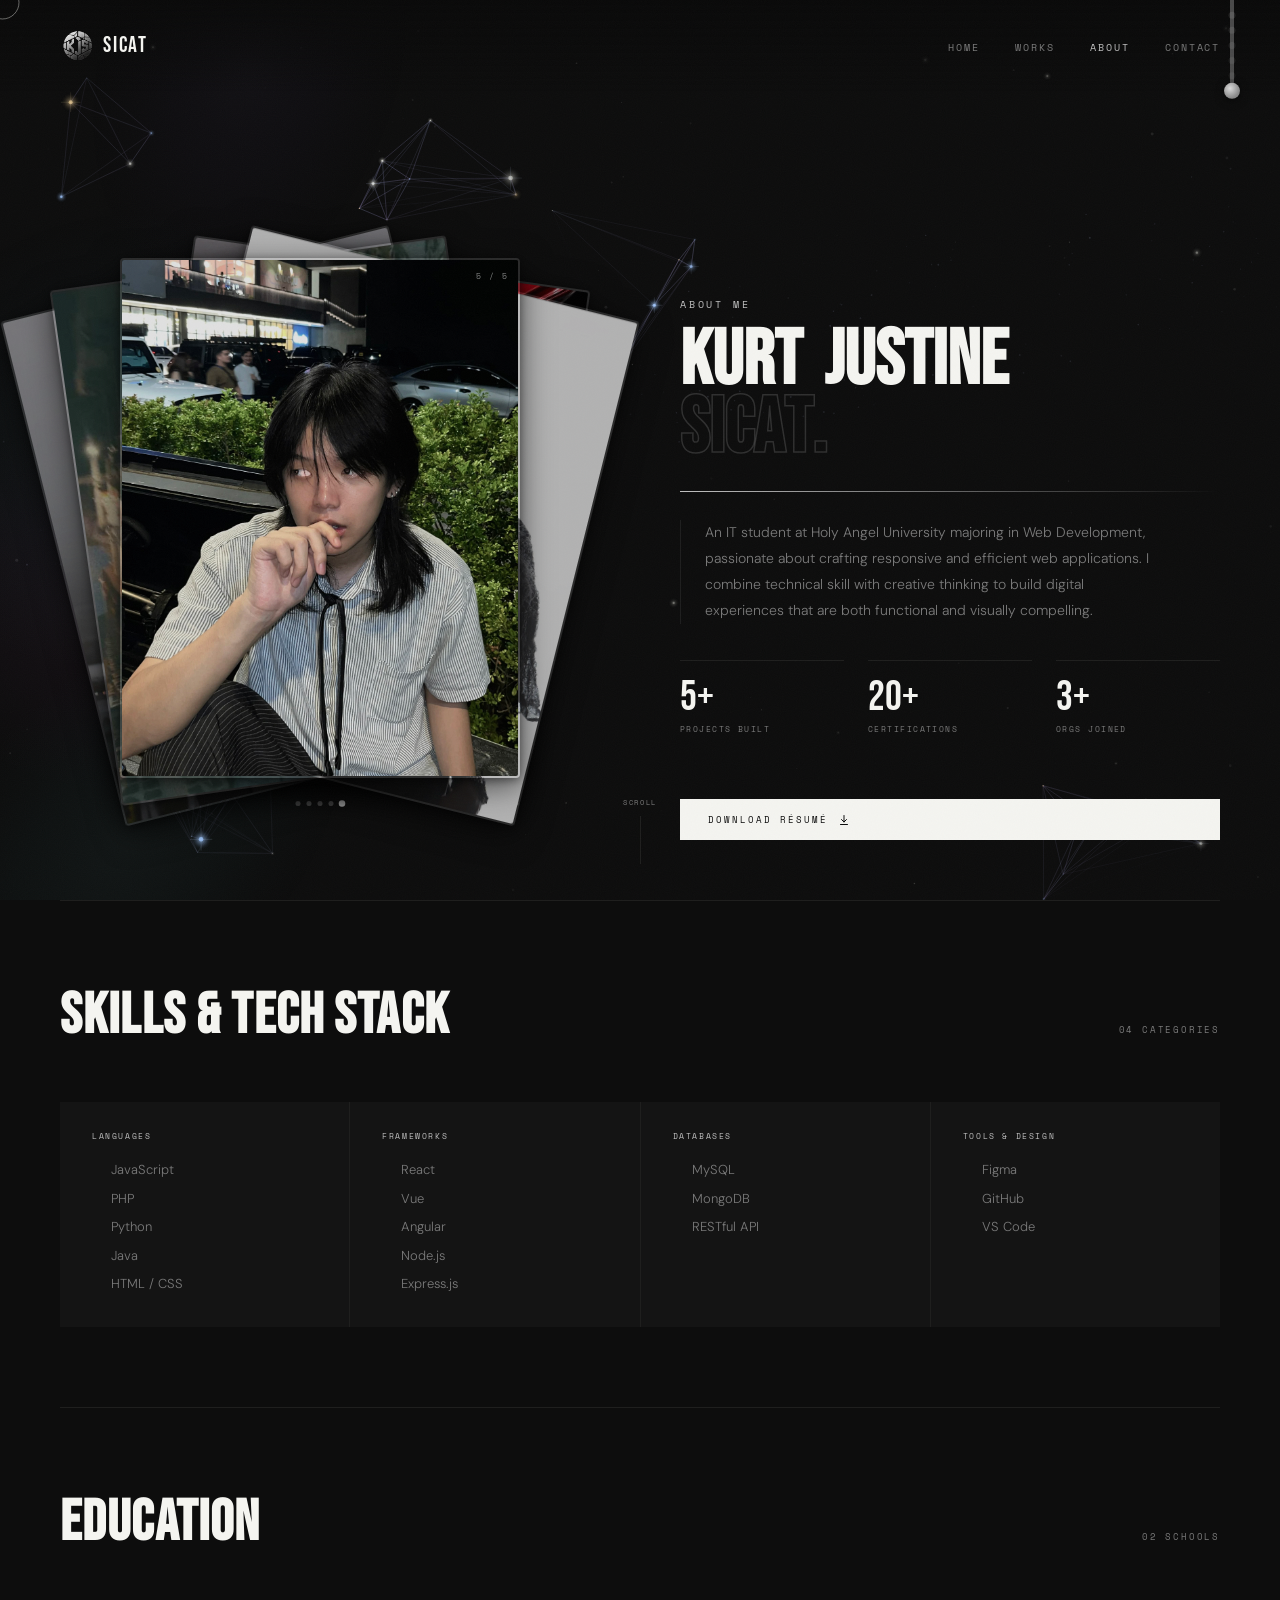
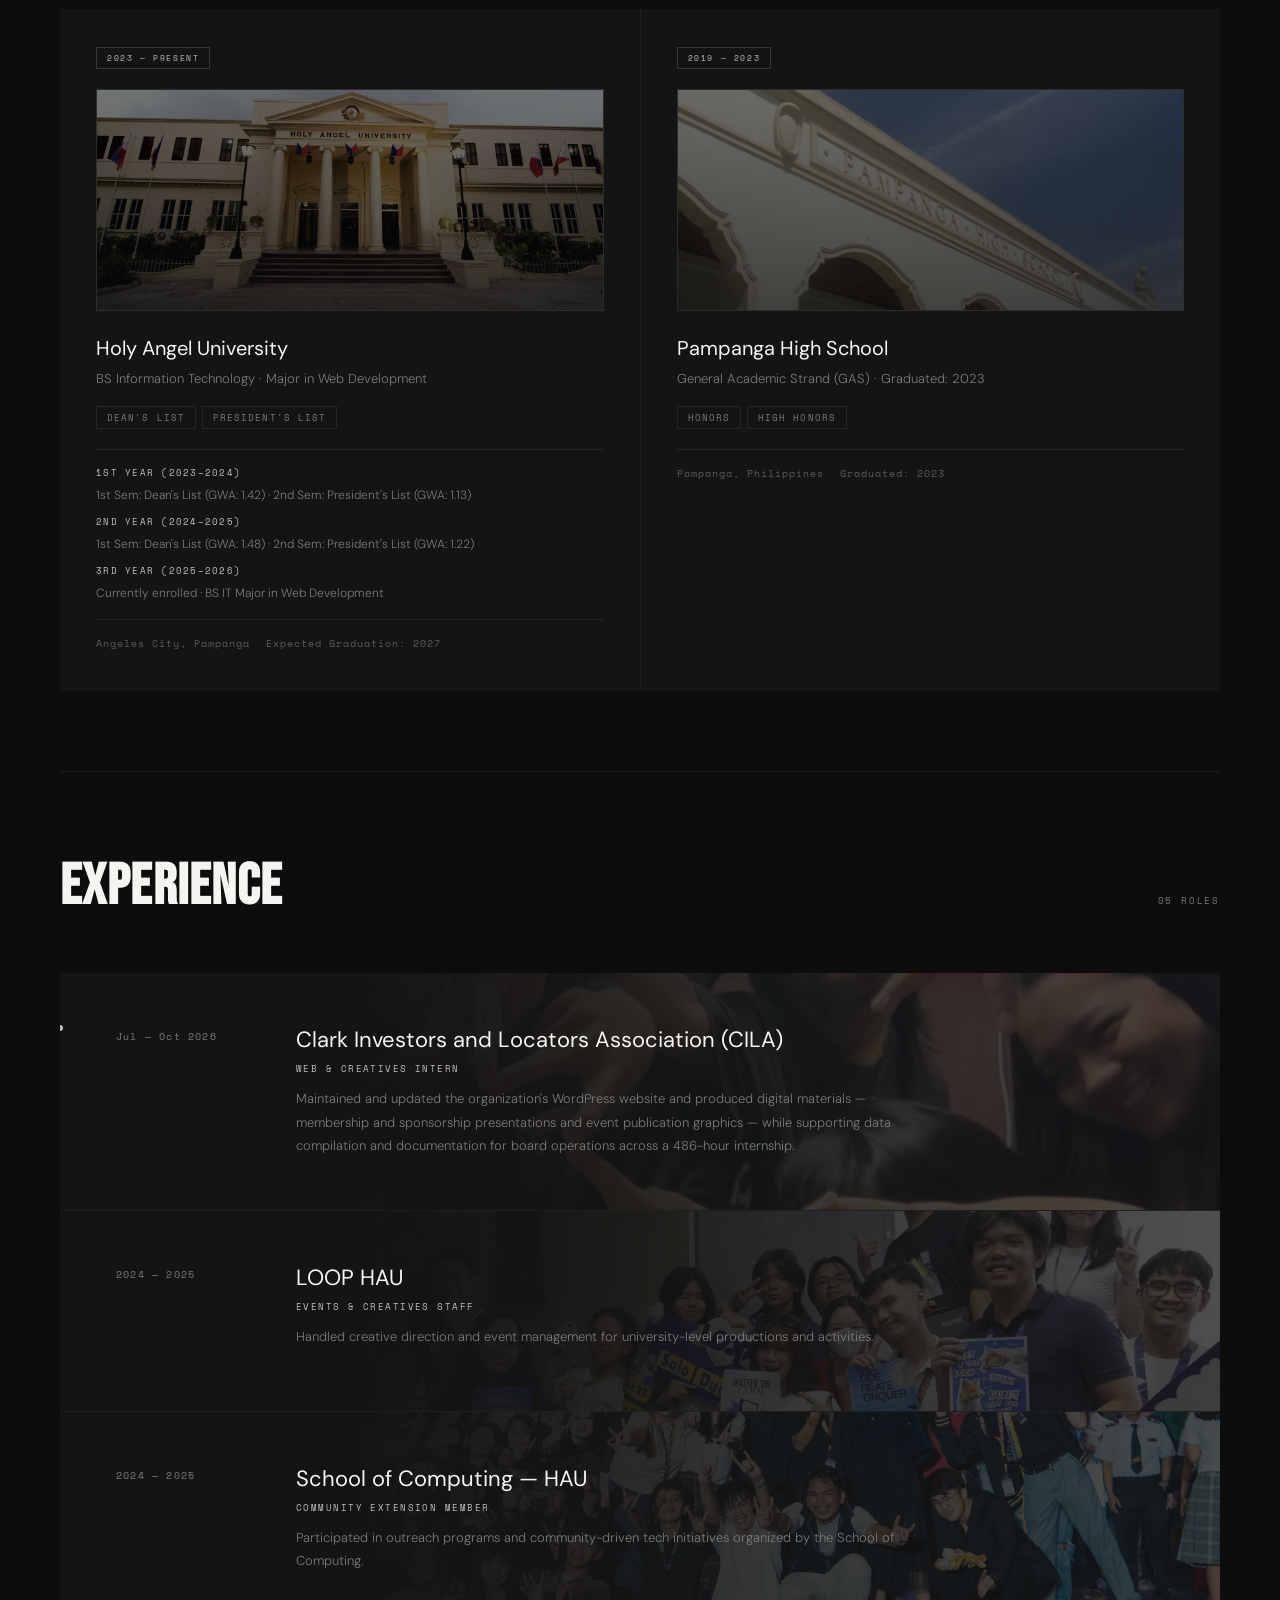
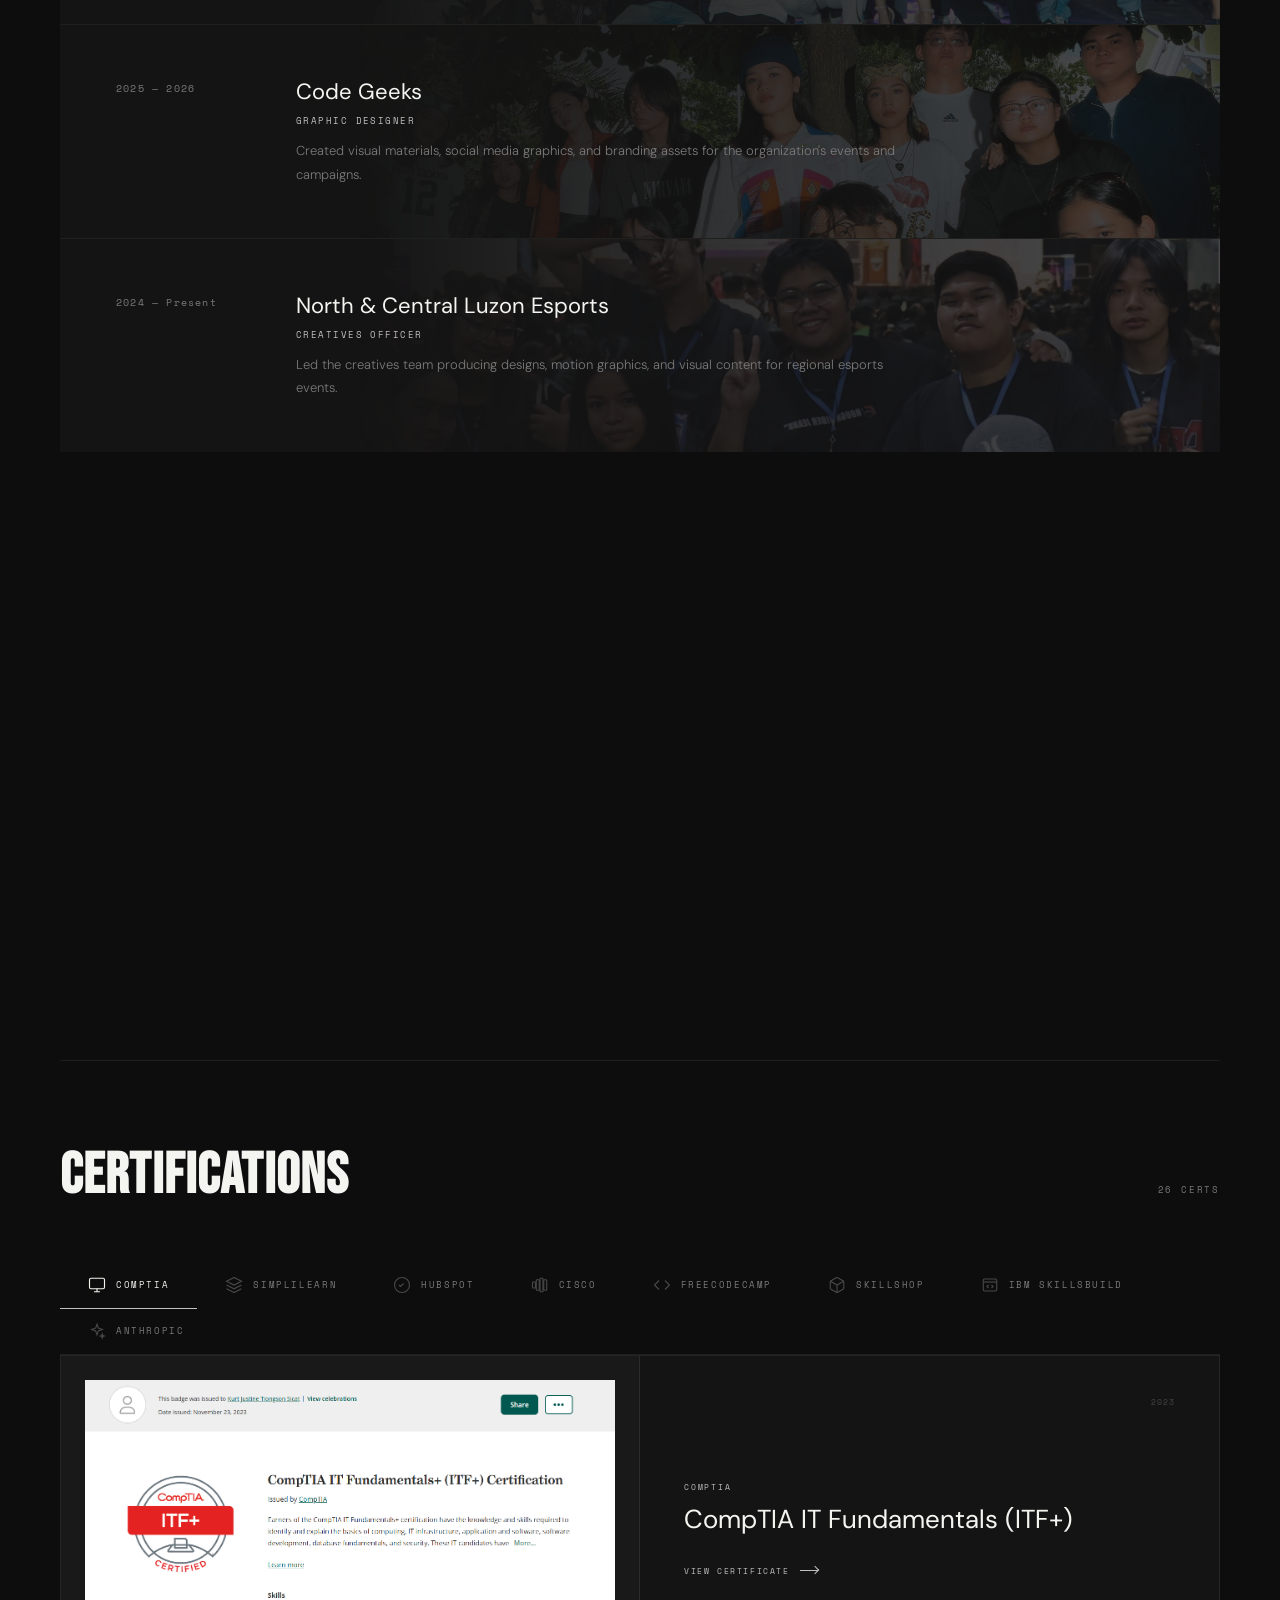
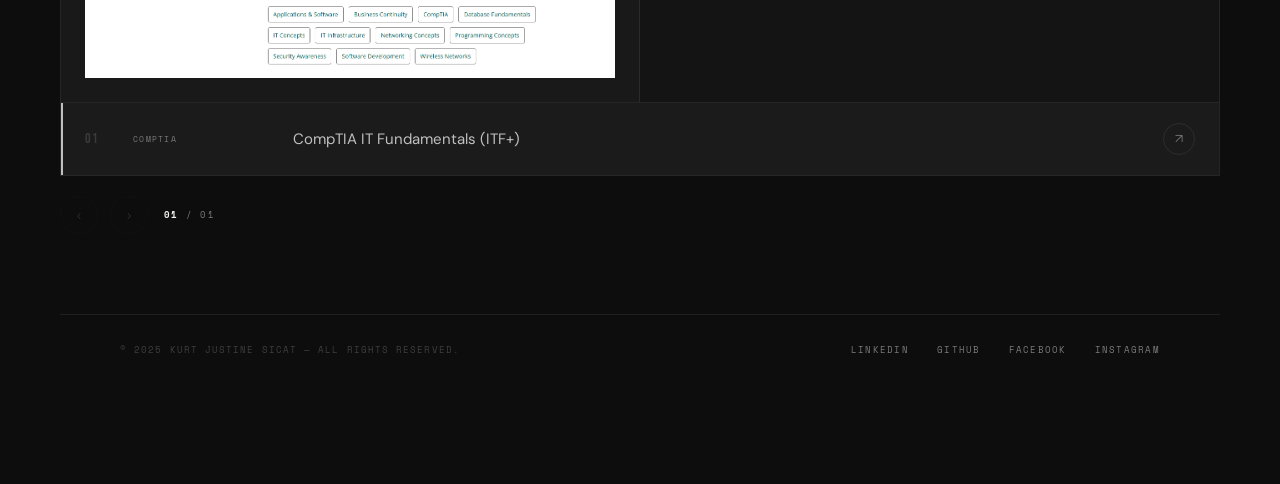
==== commit bd31163e: "Add CILA internship to Experience - New first entry: Clark Investors and Locators Association (CILA)" ====
--- a/about.html
+++ b/about.html
@@ -392,7 +392,7 @@
       content: '';
       position: absolute; inset: 0;
       background-image: var(--exp-photo, none);
-      background-size: cover; background-position: center;
+      background-size: cover; background-position: var(--exp-photo-pos, center);
       opacity: 0.25;
       -webkit-mask-image: linear-gradient(to left, rgba(0,0,0,1) 0%, rgba(0,0,0,0.6) 40%, rgba(0,0,0,0) 75%);
       mask-image: linear-gradient(to left, rgba(0,0,0,1) 0%, rgba(0,0,0,0.6) 40%, rgba(0,0,0,0) 75%);
@@ -1860,11 +1860,19 @@
     <div class="section-block">
       <div class="section-block-header">
         <h2 class="section-block-title">Experience</h2>
-        <span class="section-count">04 Roles</span>
+        <span class="section-count">05 Roles</span>
       </div>
       <div class="exp-list">
+        <div class="exp-item" style="--exp-photo: url('images/cila_ojt.jpg'); --exp-photo-pos: center 20%">
+          <div class="exp-dot"></div>
+          <div class="exp-year">Jul — Oct 2026</div>
+          <div class="exp-content">
+            <div class="exp-org">Clark Investors and Locators Association (CILA)</div>
+            <div class="exp-role">Web &amp; Creatives Intern</div>
+            <div class="exp-desc">Maintained and updated the organization's WordPress website and produced digital materials — membership and sponsorship presentations and event publication graphics — while supporting data compilation and documentation for board operations across a 486-hour internship.</div>
+          </div>
+        </div>
         <div class="exp-item" style="--exp-photo: url('images/loop_hau.jpg')">
-          <div class="exp-dot"></div>
           <div class="exp-year">2024 — 2025</div>
           <div class="exp-content">
             <div class="exp-org">LOOP HAU</div>
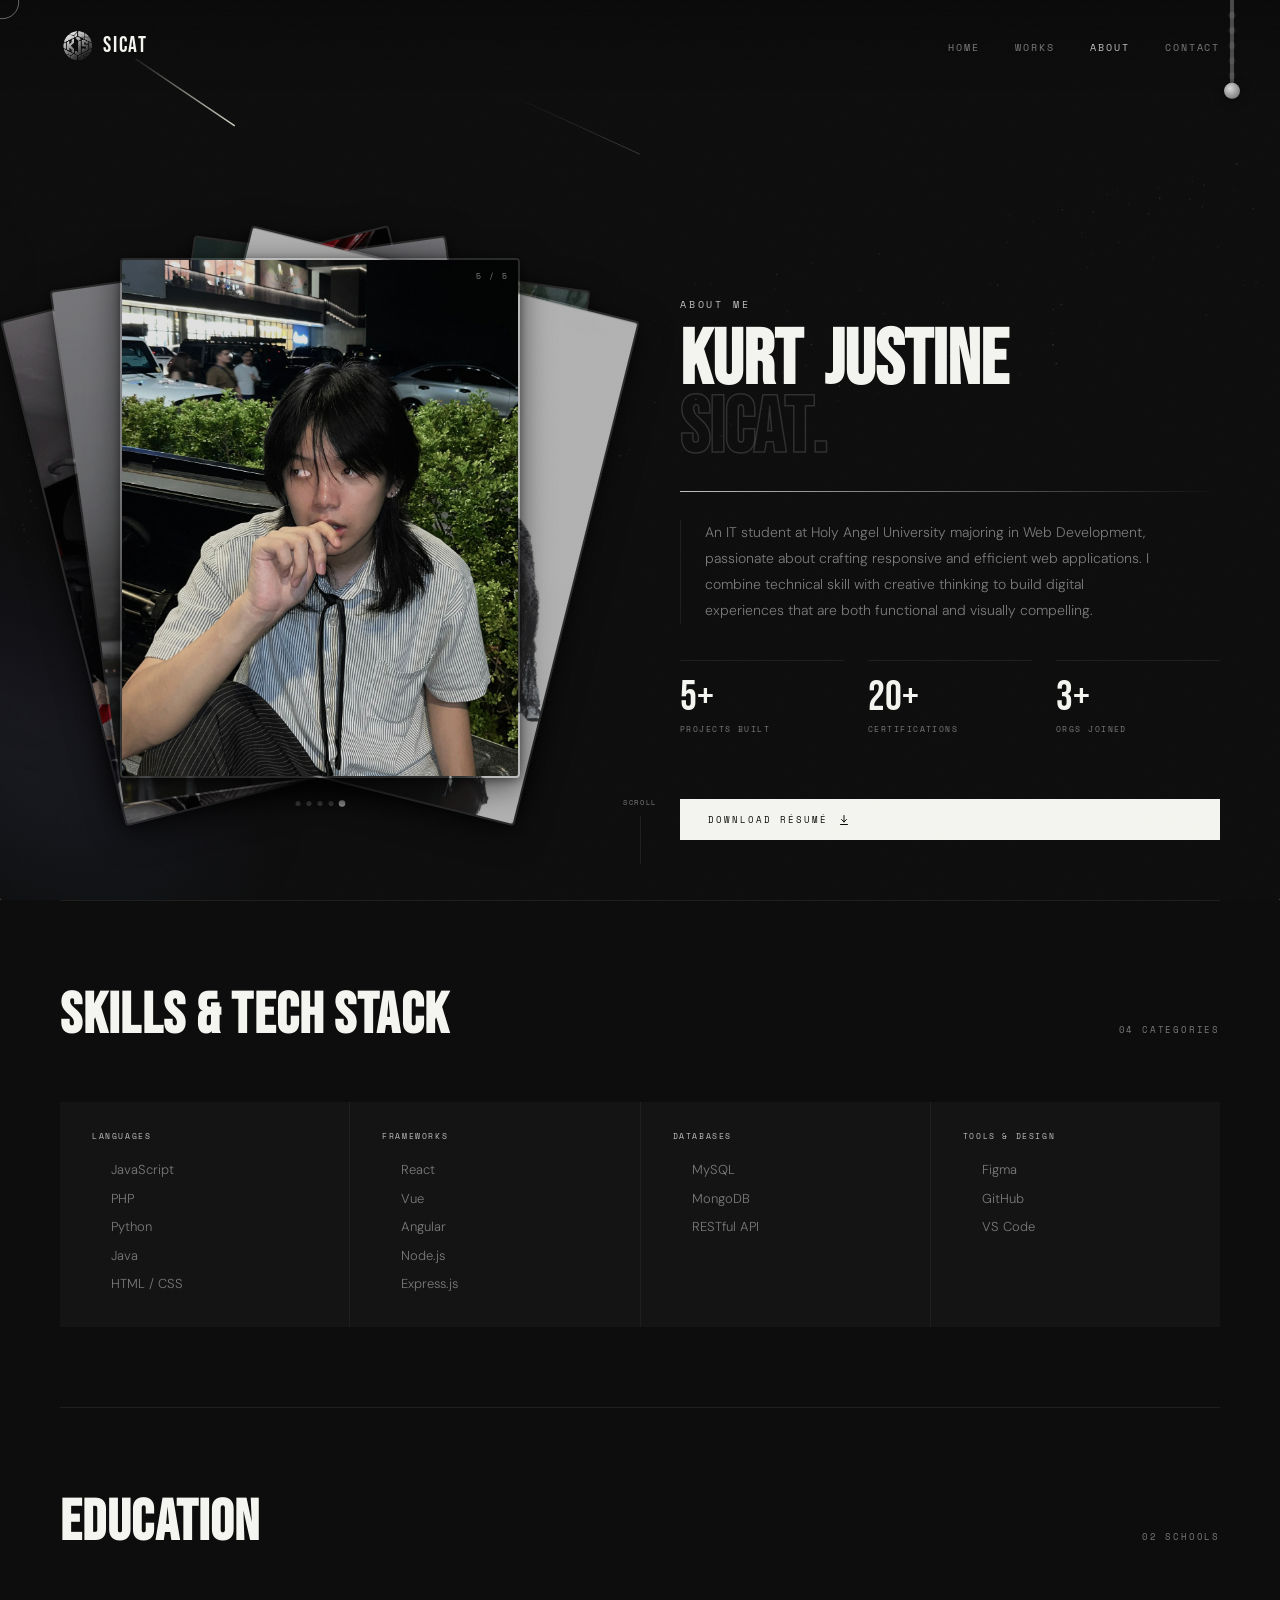
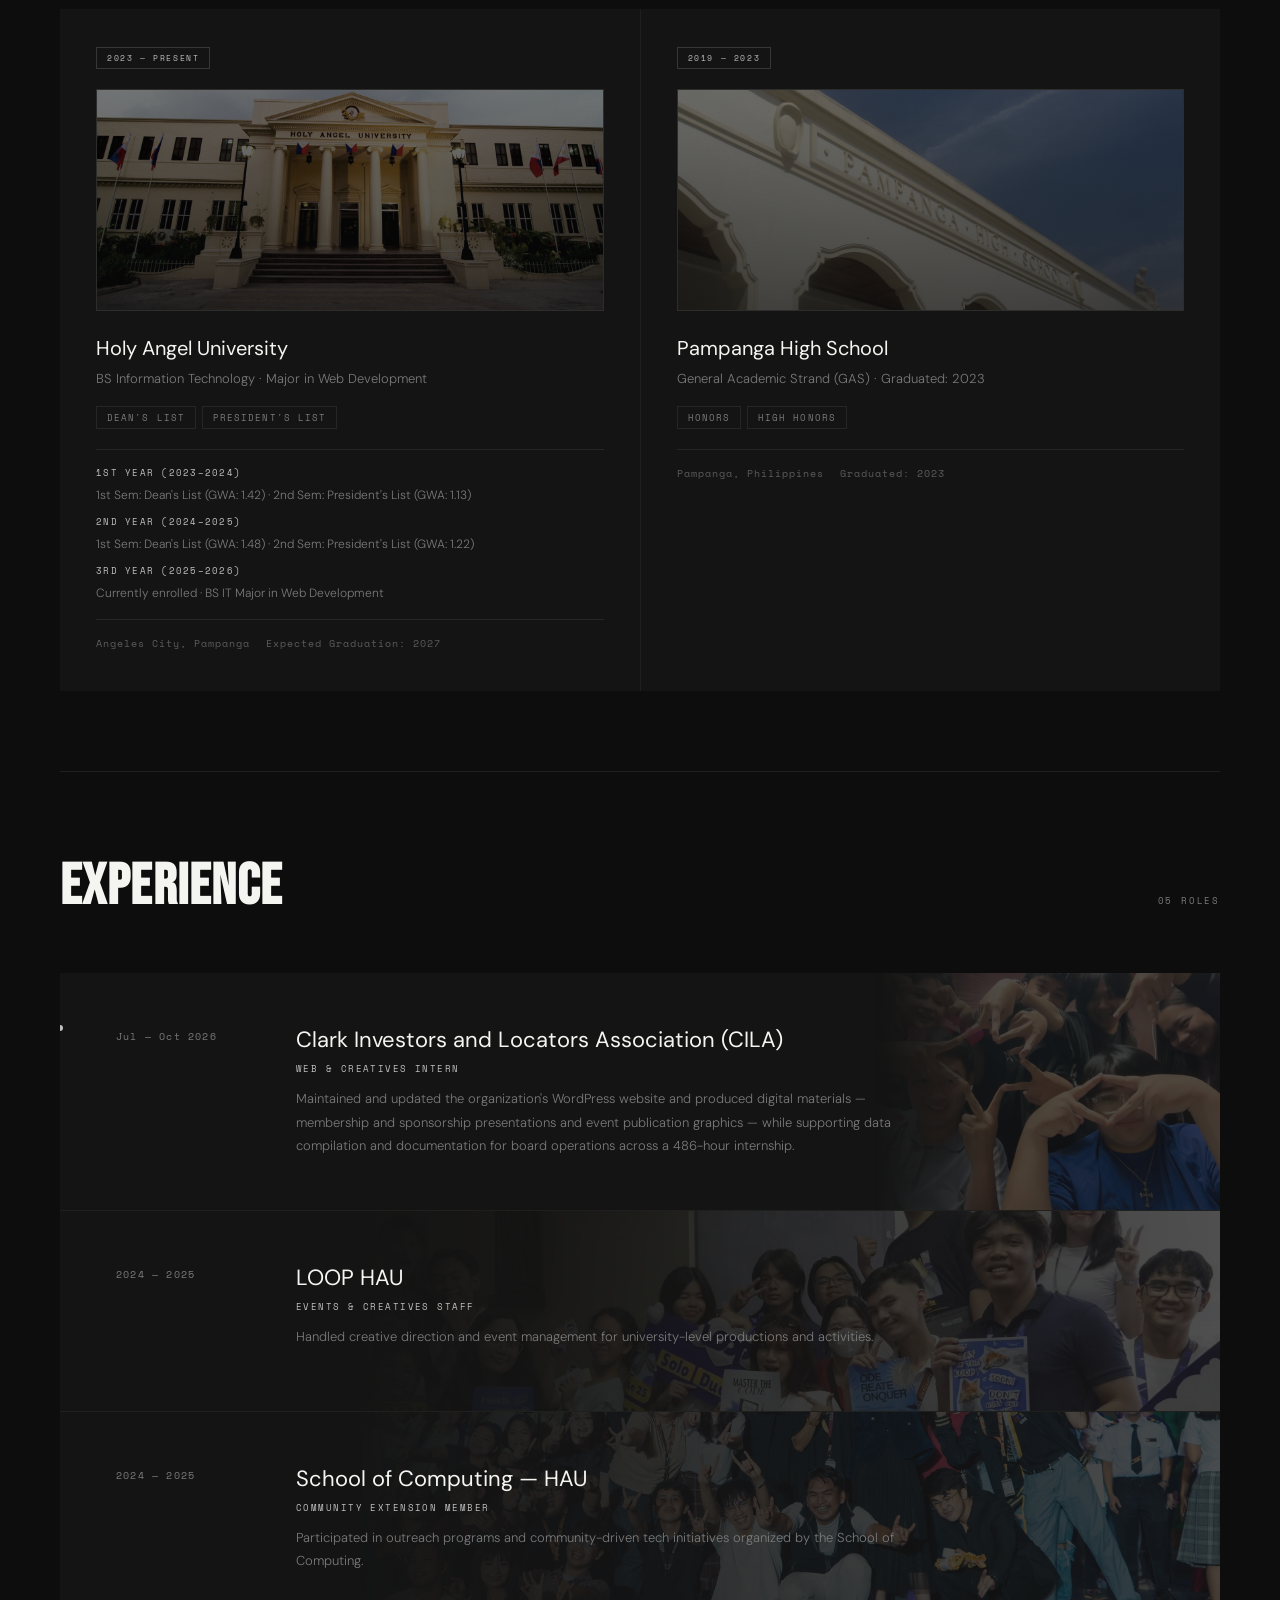
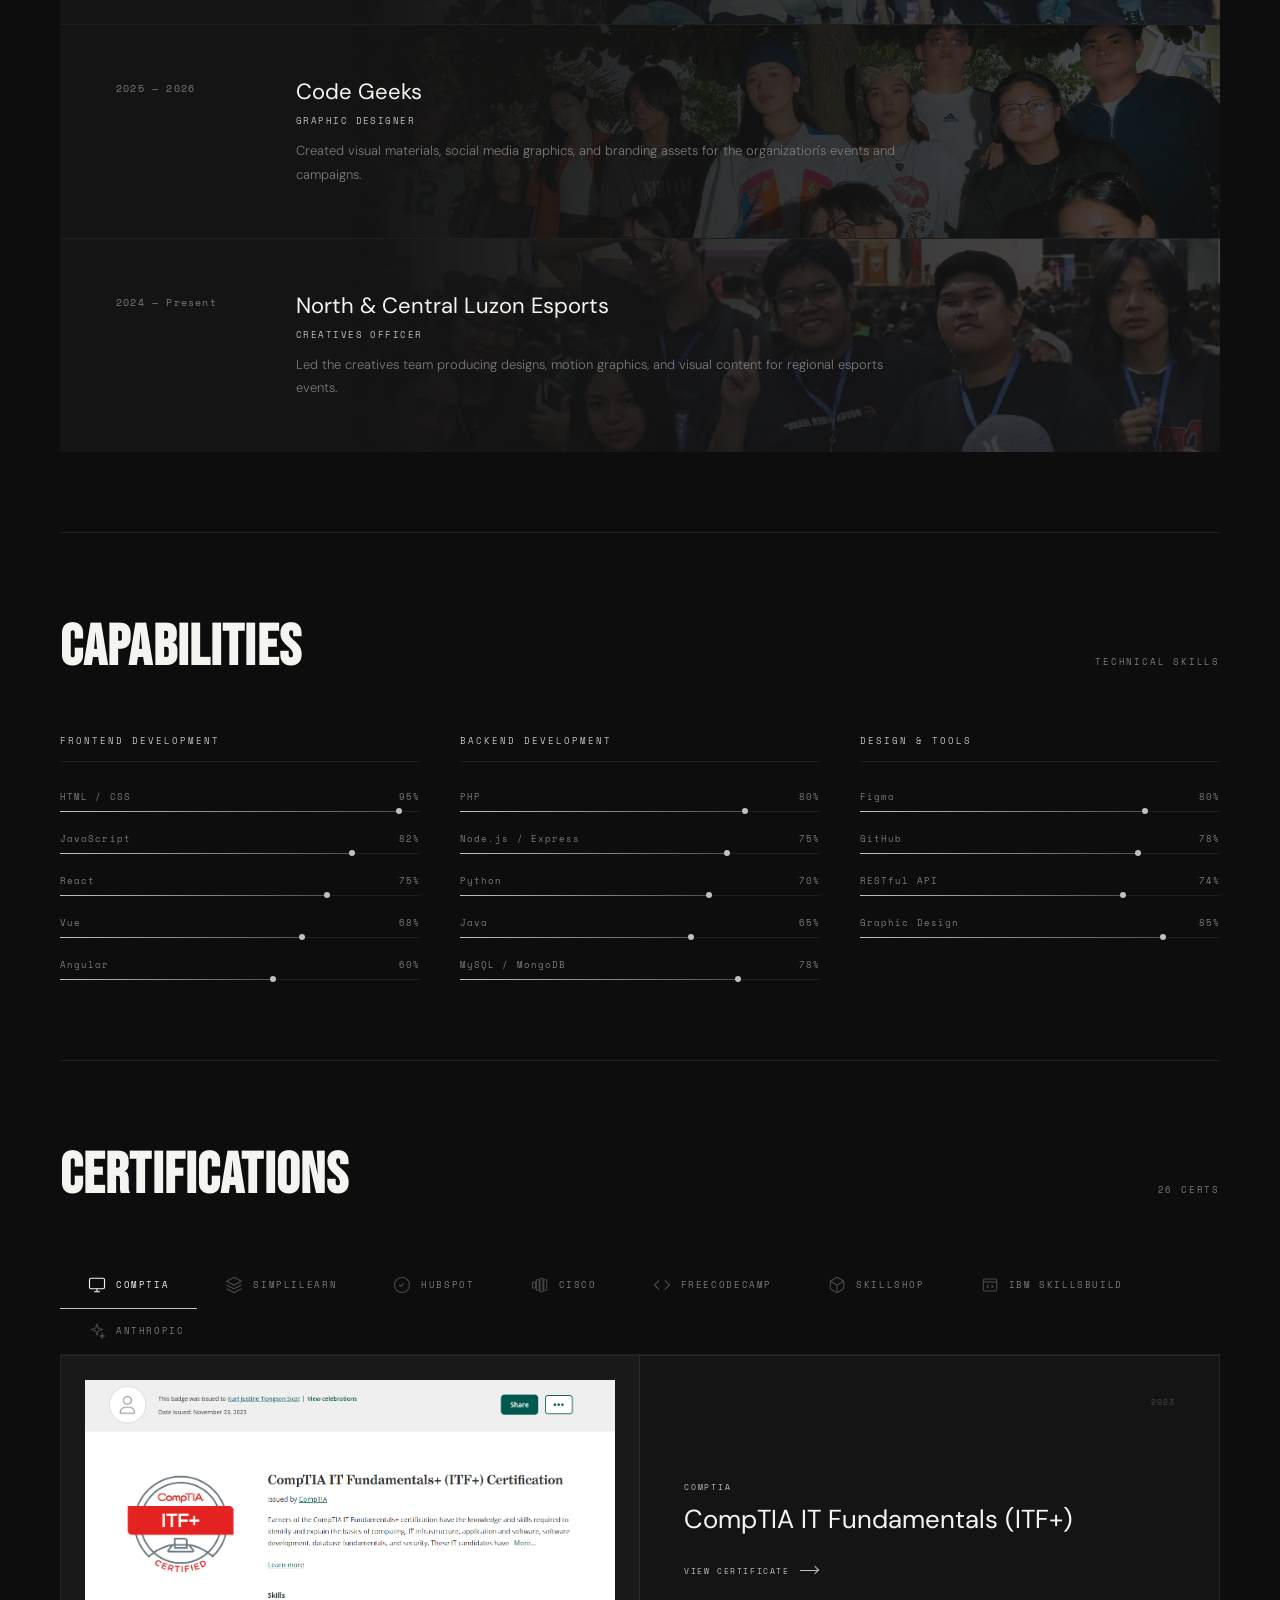
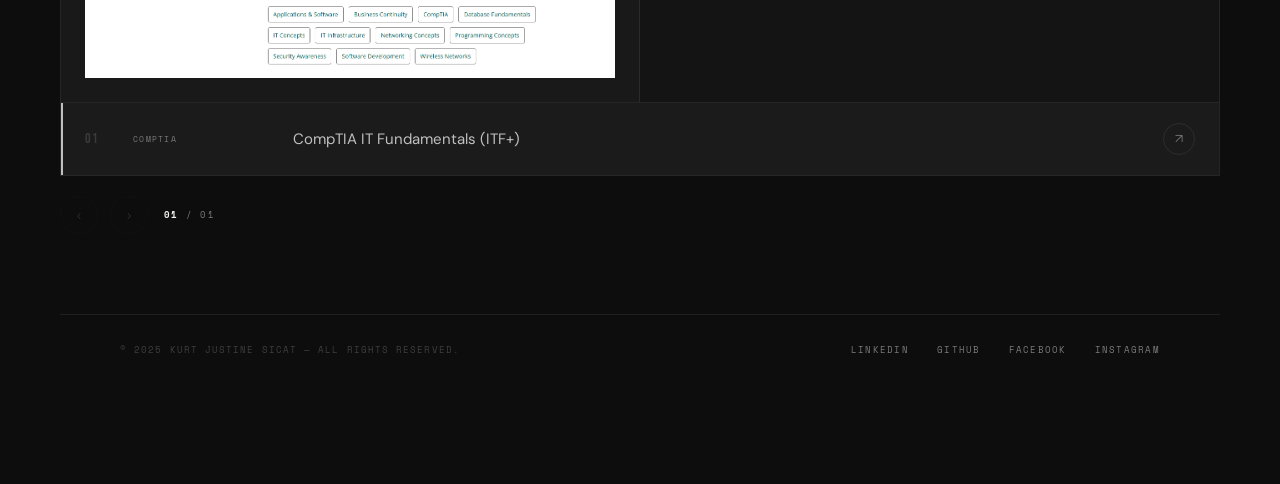
==== commit ed42b744: "Show full CILA group photo on wide screens - Desktop: whole photo fits on the right of the entry, wi" ====
--- a/about.html
+++ b/about.html
@@ -392,7 +392,7 @@
       content: '';
       position: absolute; inset: 0;
       background-image: var(--exp-photo, none);
-      background-size: cover; background-position: var(--exp-photo-pos, center);
+      background-size: cover; background-position: var(--exp-photo-pos, center); background-repeat: no-repeat;
       opacity: 0.25;
       -webkit-mask-image: linear-gradient(to left, rgba(0,0,0,1) 0%, rgba(0,0,0,0.6) 40%, rgba(0,0,0,0) 75%);
       mask-image: linear-gradient(to left, rgba(0,0,0,1) 0%, rgba(0,0,0,0.6) 40%, rgba(0,0,0,0) 75%);
@@ -400,6 +400,14 @@
       z-index: 0;
     }
     .exp-item:hover::after { opacity: 0.38; }
+    /* Close-up photos: show the whole image on the right on wide screens */
+    @media (min-width: 861px) {
+      .exp-item.exp-photo-fit::after {
+        background-image: var(--exp-photo-wide, var(--exp-photo));
+        background-size: auto 100%; background-position: right center;
+        -webkit-mask-image: none; mask-image: none;
+      }
+    }
     .exp-year {
       font-family: 'Space Mono', monospace;
       font-size: 10px; letter-spacing: 0.12em;
@@ -1863,7 +1871,7 @@
         <span class="section-count">05 Roles</span>
       </div>
       <div class="exp-list">
-        <div class="exp-item" style="--exp-photo: url('images/cila_ojt.jpg'); --exp-photo-pos: center 20%">
+        <div class="exp-item exp-photo-fit" style="--exp-photo: url('images/cila_ojt.jpg'); --exp-photo-wide: url('images/cila_ojt_fade.webp')">
           <div class="exp-dot"></div>
           <div class="exp-year">Jul — Oct 2026</div>
           <div class="exp-content">
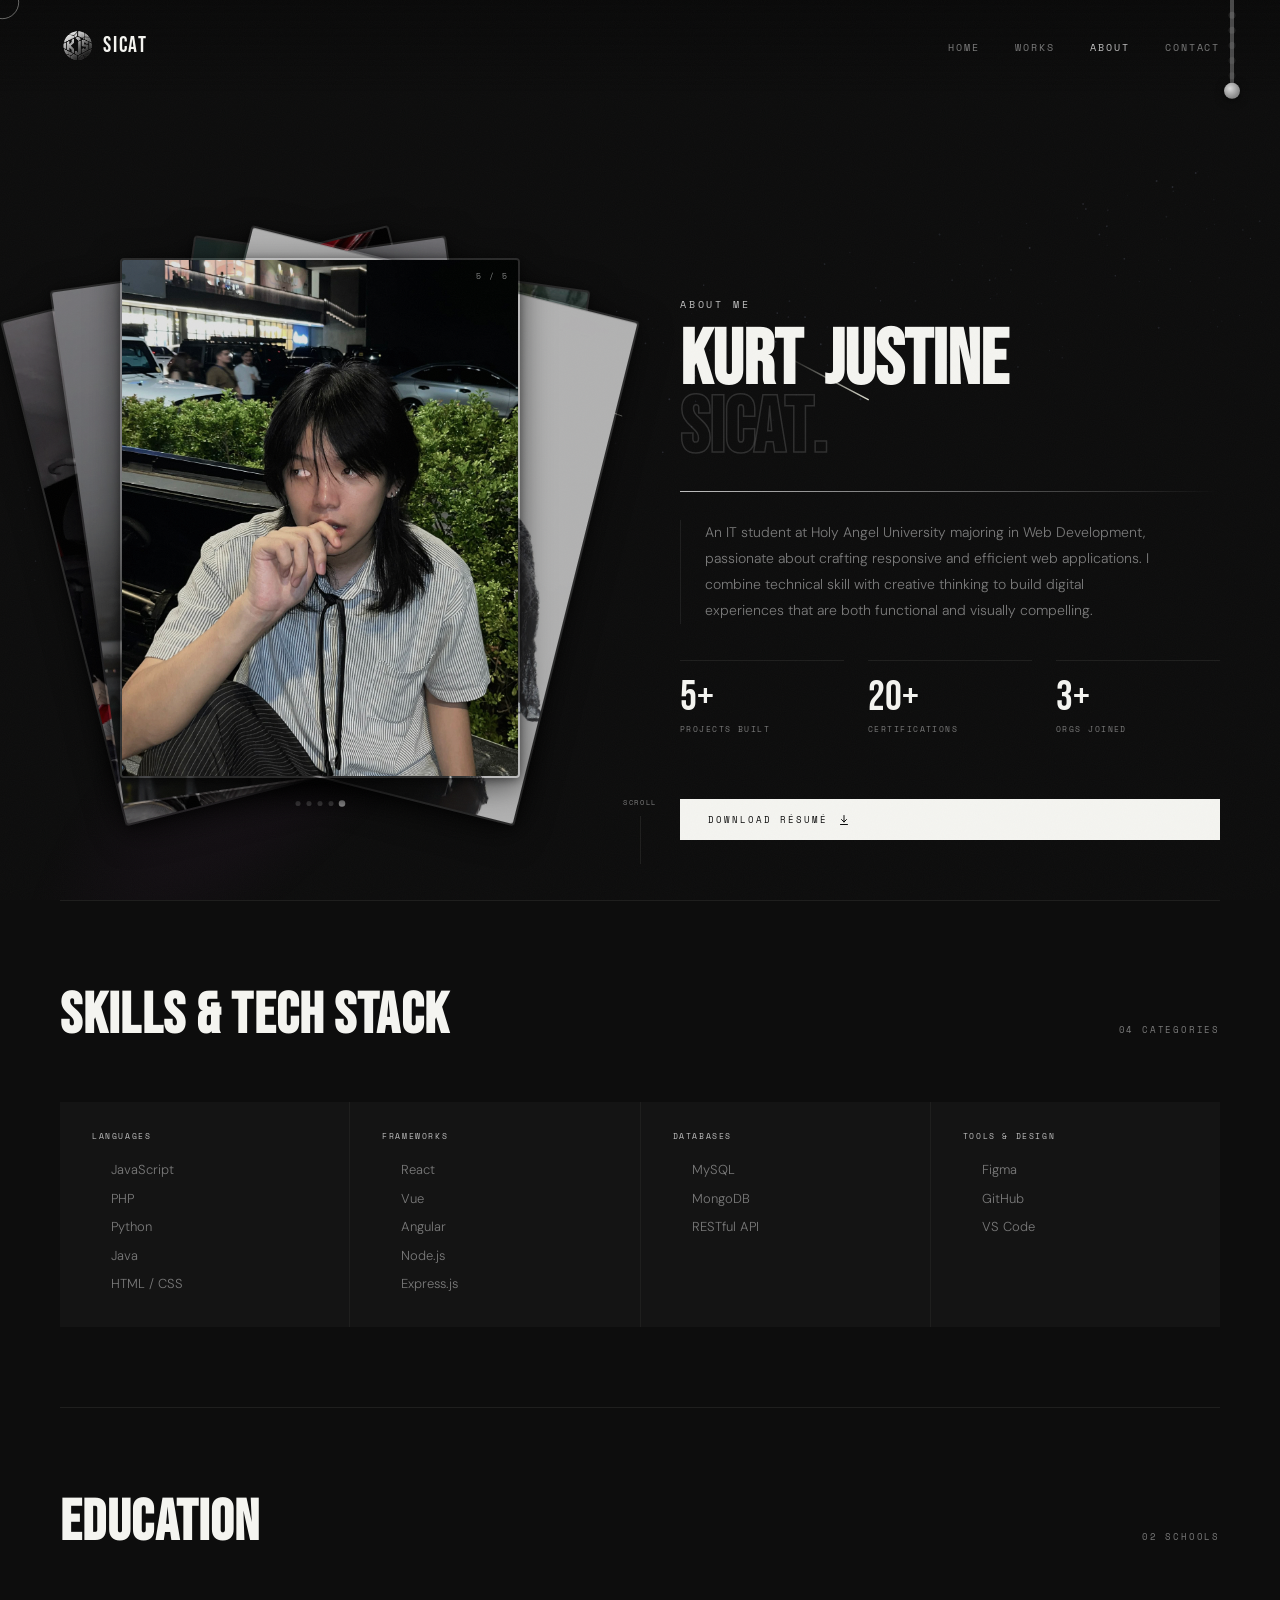
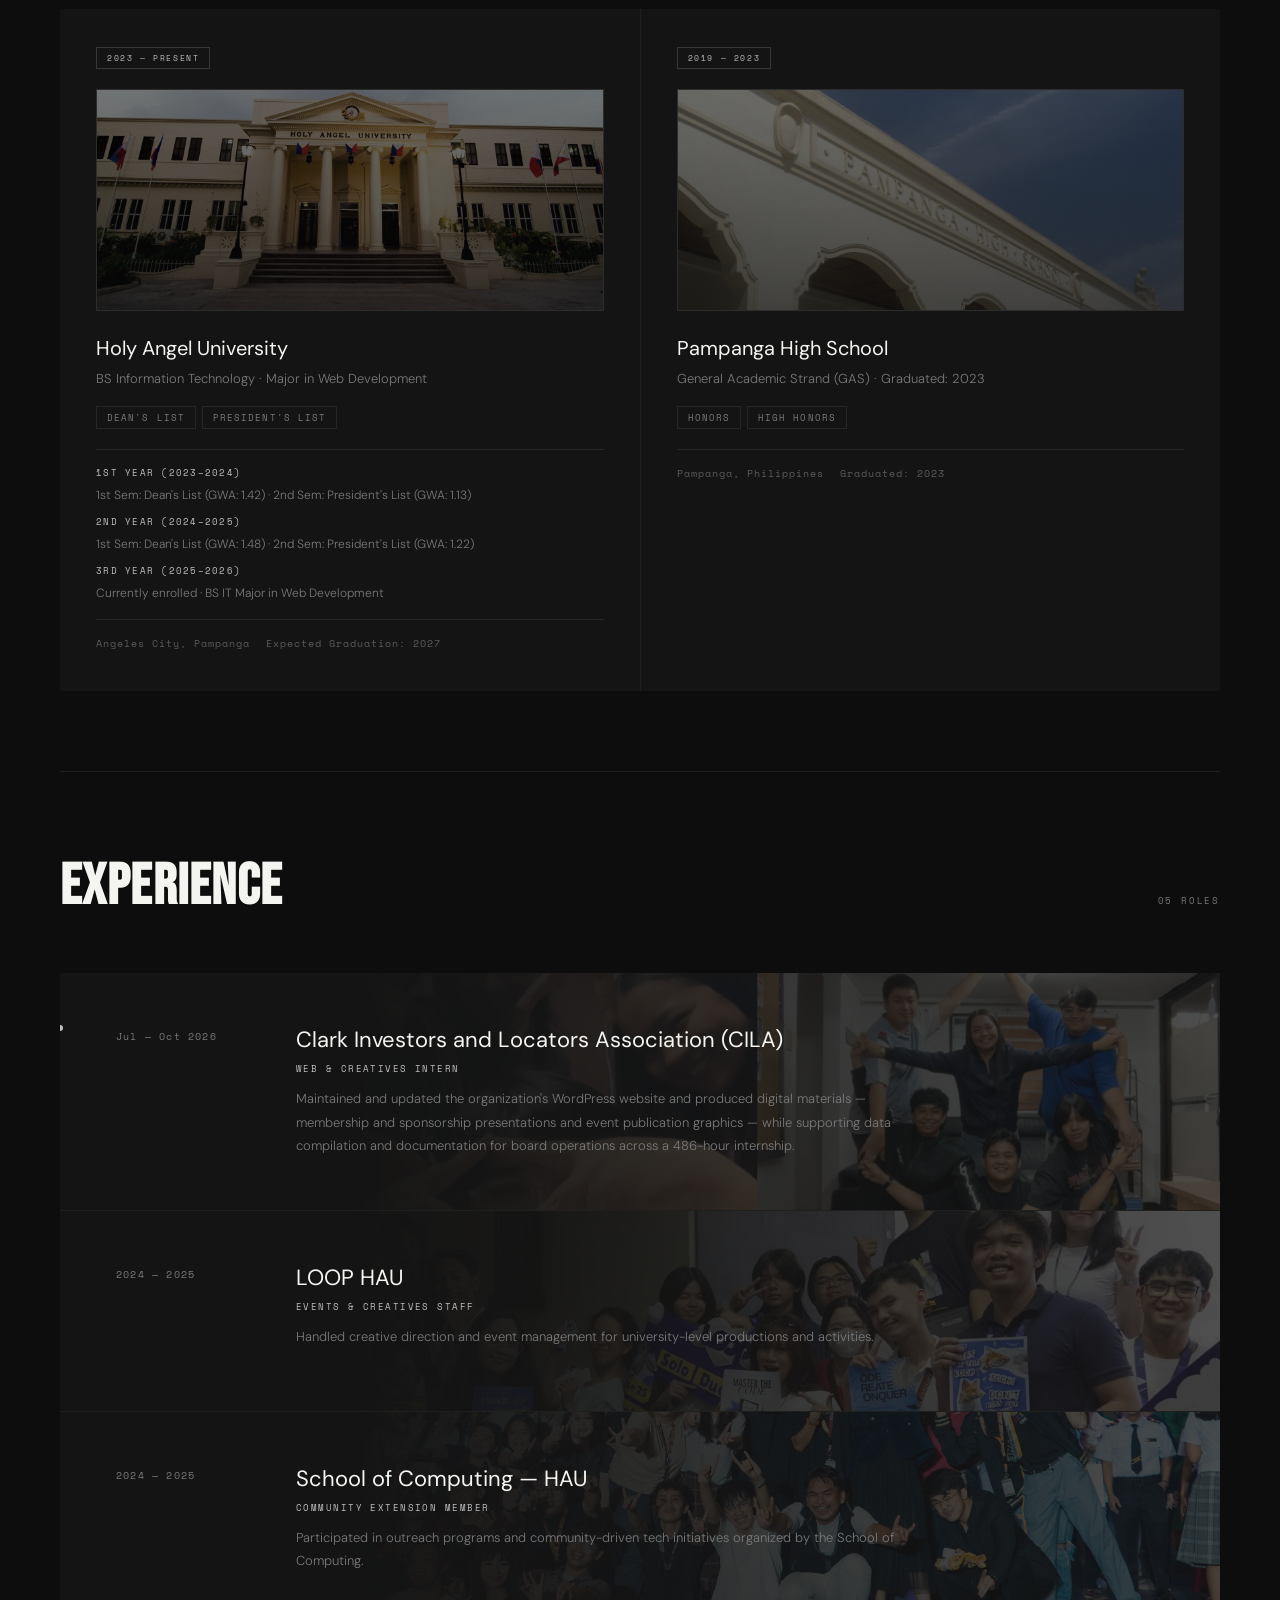
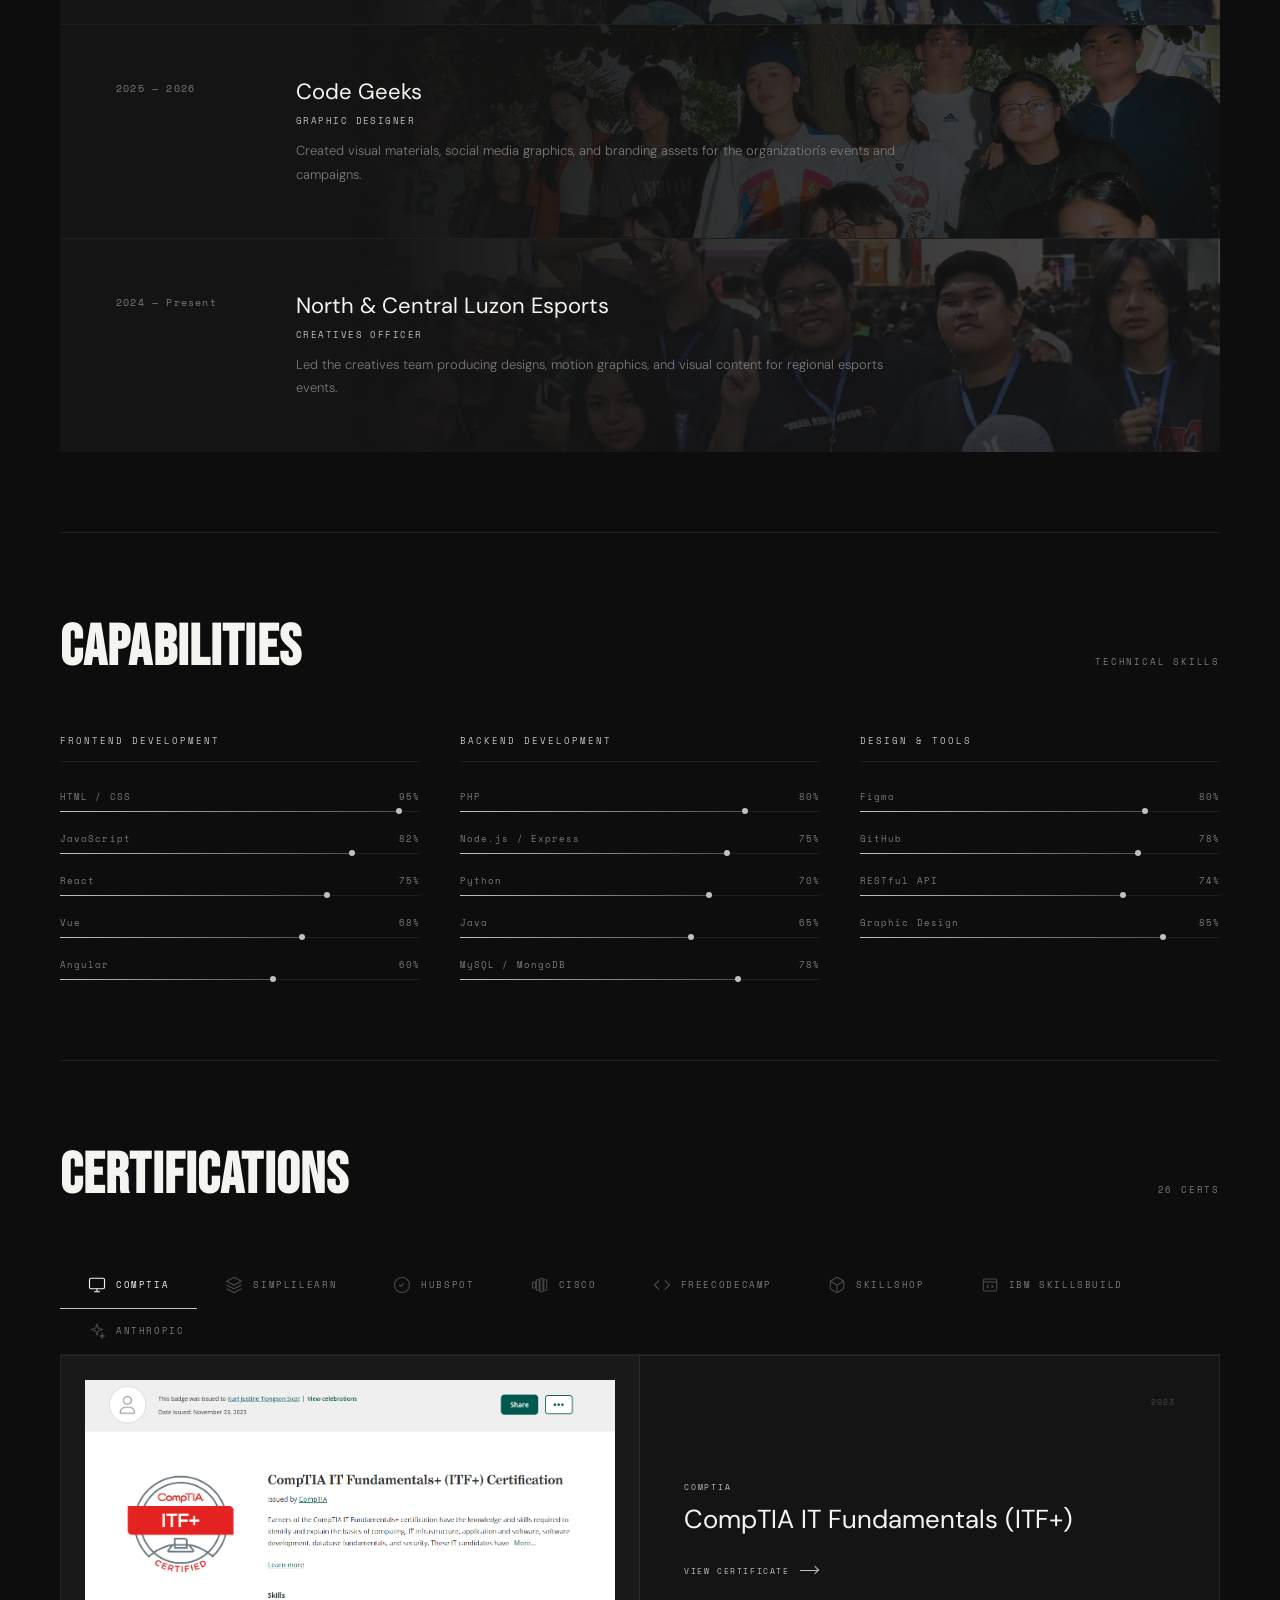
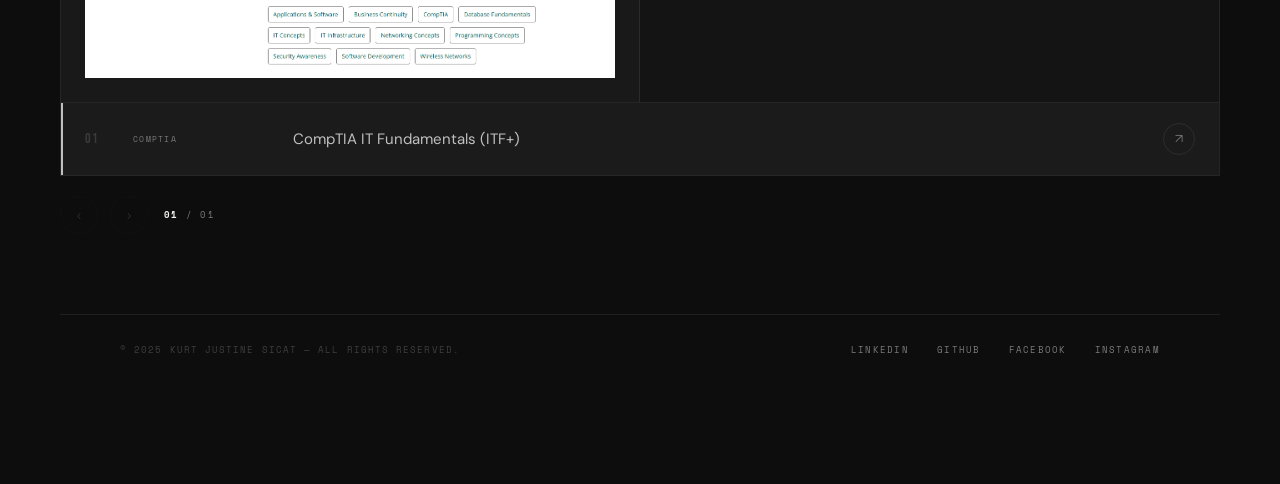
==== commit 6f516890: "Use two-photo banner for CILA experience entry - New wide banner (selfie + office group photo) sized" ====
--- a/about.html
+++ b/about.html
@@ -400,14 +400,6 @@
       z-index: 0;
     }
     .exp-item:hover::after { opacity: 0.38; }
-    /* Close-up photos: show the whole image on the right on wide screens */
-    @media (min-width: 861px) {
-      .exp-item.exp-photo-fit::after {
-        background-image: var(--exp-photo-wide, var(--exp-photo));
-        background-size: auto 100%; background-position: right center;
-        -webkit-mask-image: none; mask-image: none;
-      }
-    }
     .exp-year {
       font-family: 'Space Mono', monospace;
       font-size: 10px; letter-spacing: 0.12em;
@@ -1871,7 +1863,7 @@
         <span class="section-count">05 Roles</span>
       </div>
       <div class="exp-list">
-        <div class="exp-item exp-photo-fit" style="--exp-photo: url('images/cila_ojt.jpg'); --exp-photo-wide: url('images/cila_ojt_fade.webp')">
+        <div class="exp-item" style="--exp-photo: url('images/cila_ojt.jpg'); --exp-photo-pos: 85% center">
           <div class="exp-dot"></div>
           <div class="exp-year">Jul — Oct 2026</div>
           <div class="exp-content">
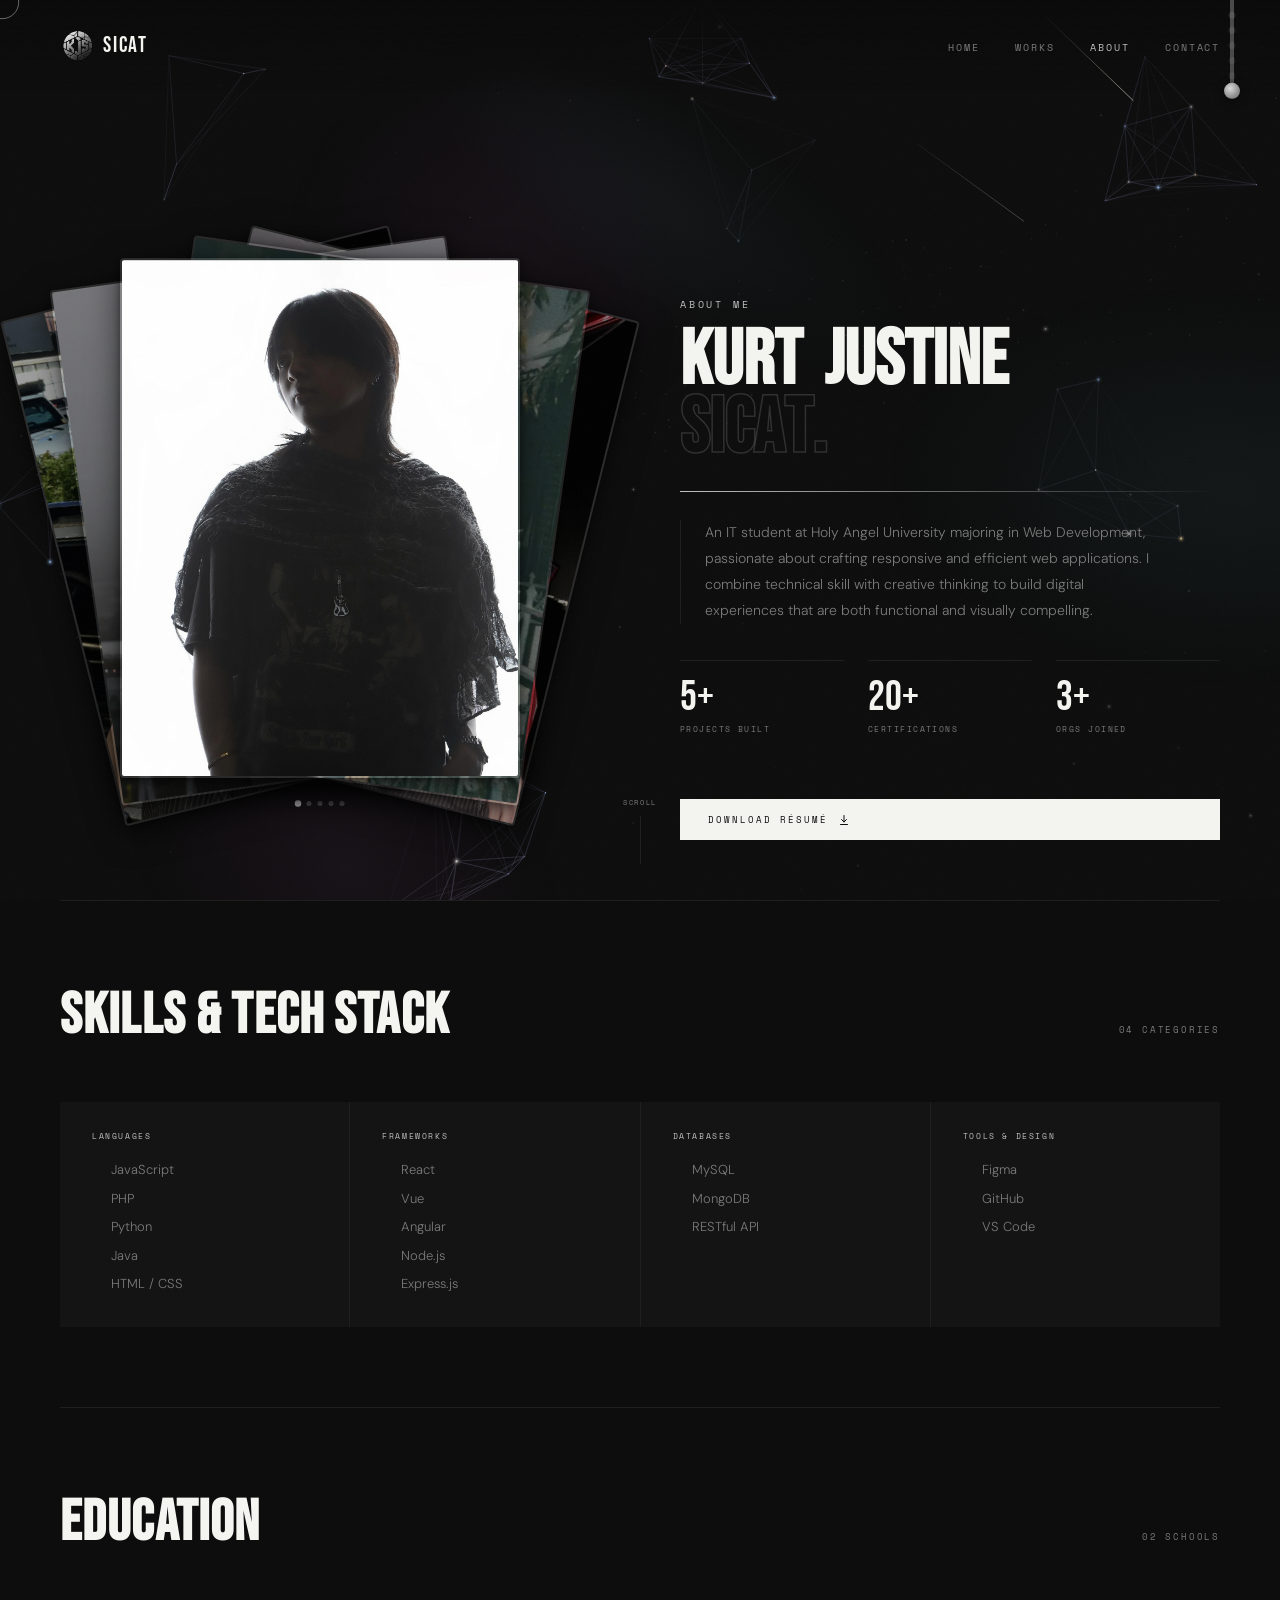
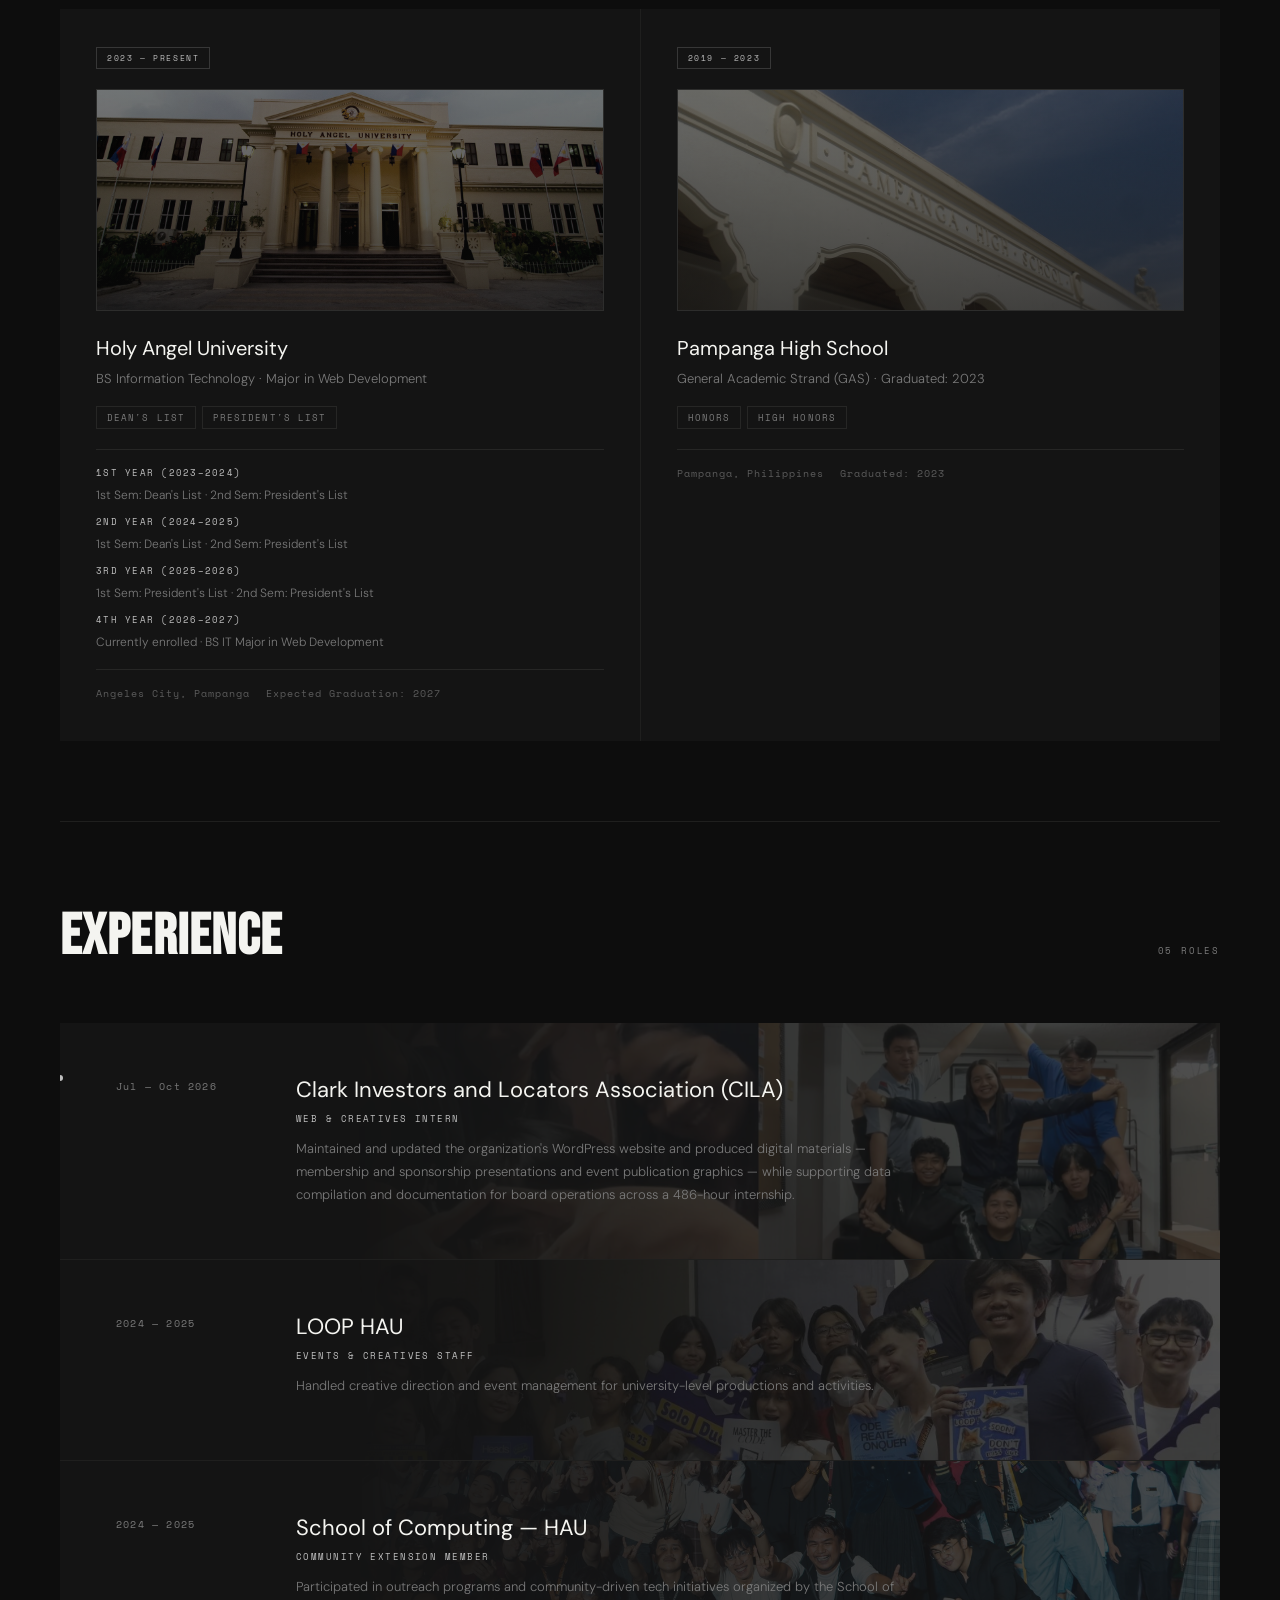
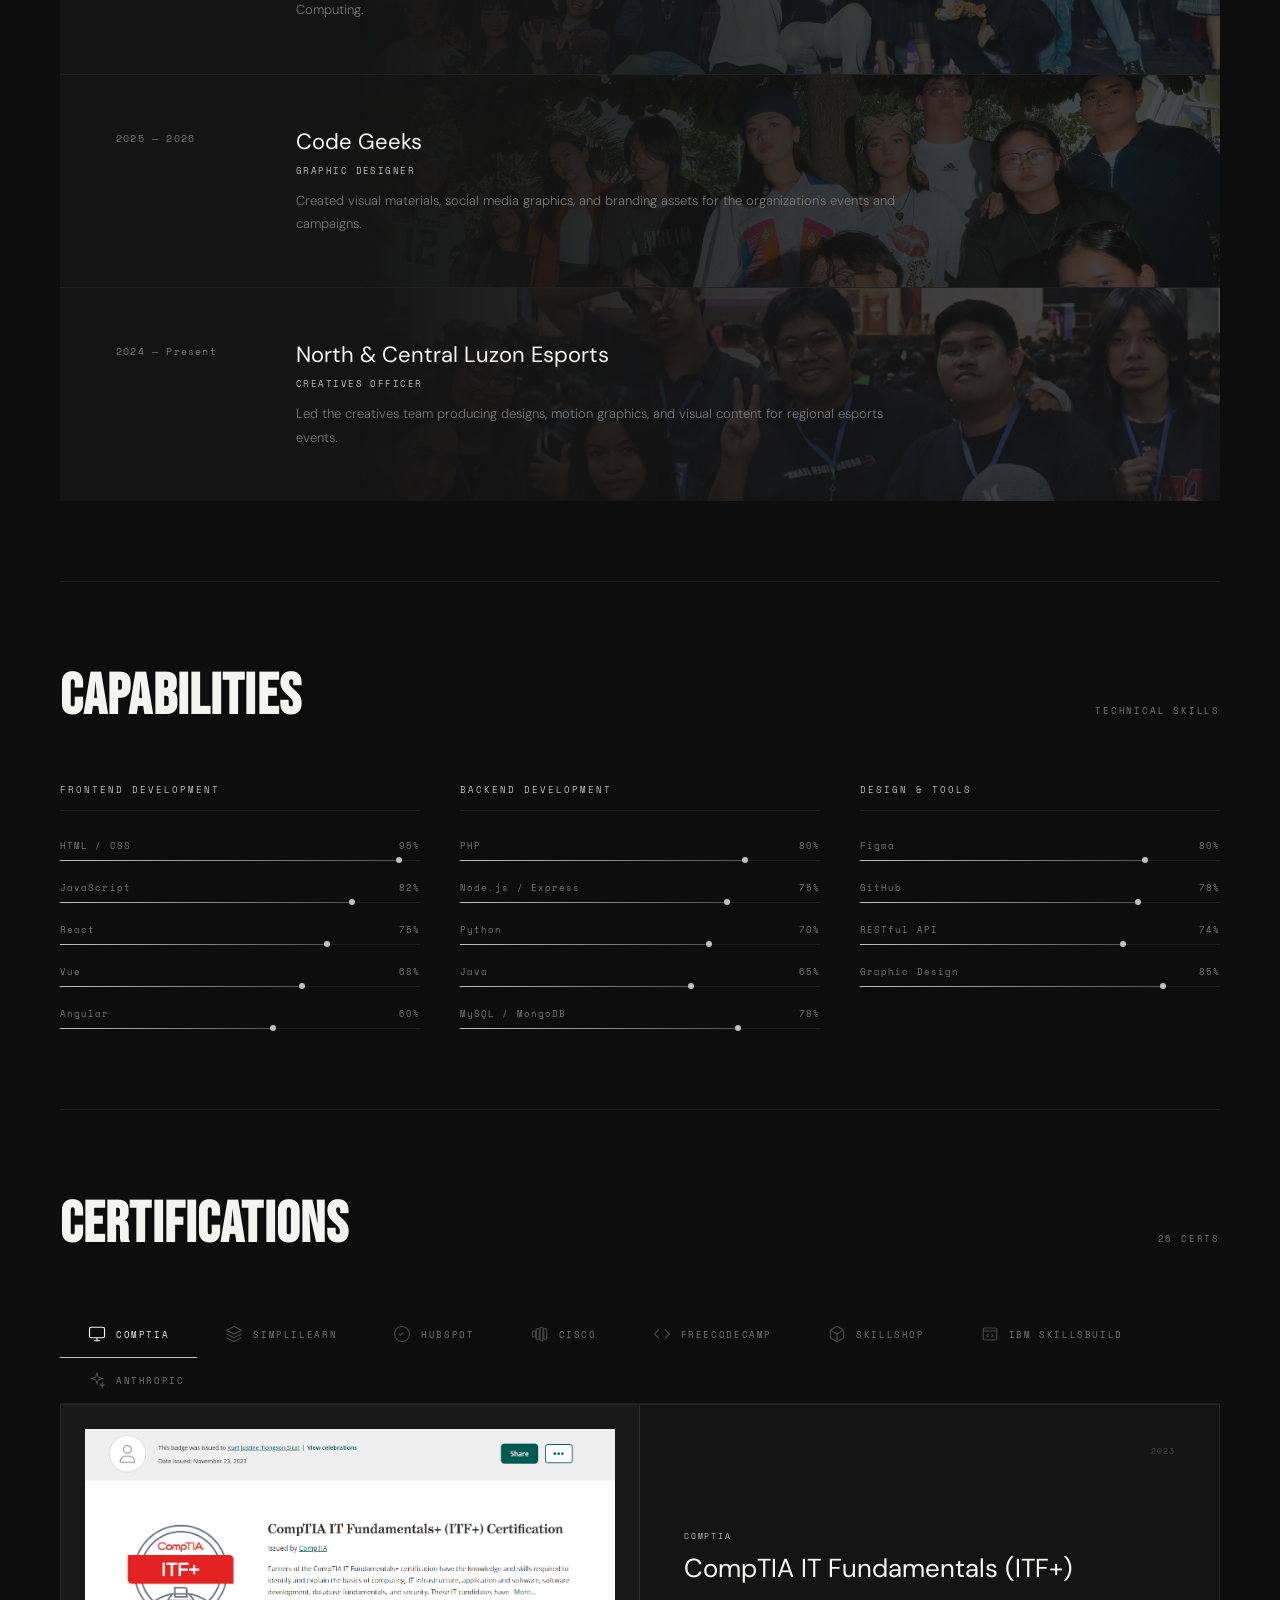
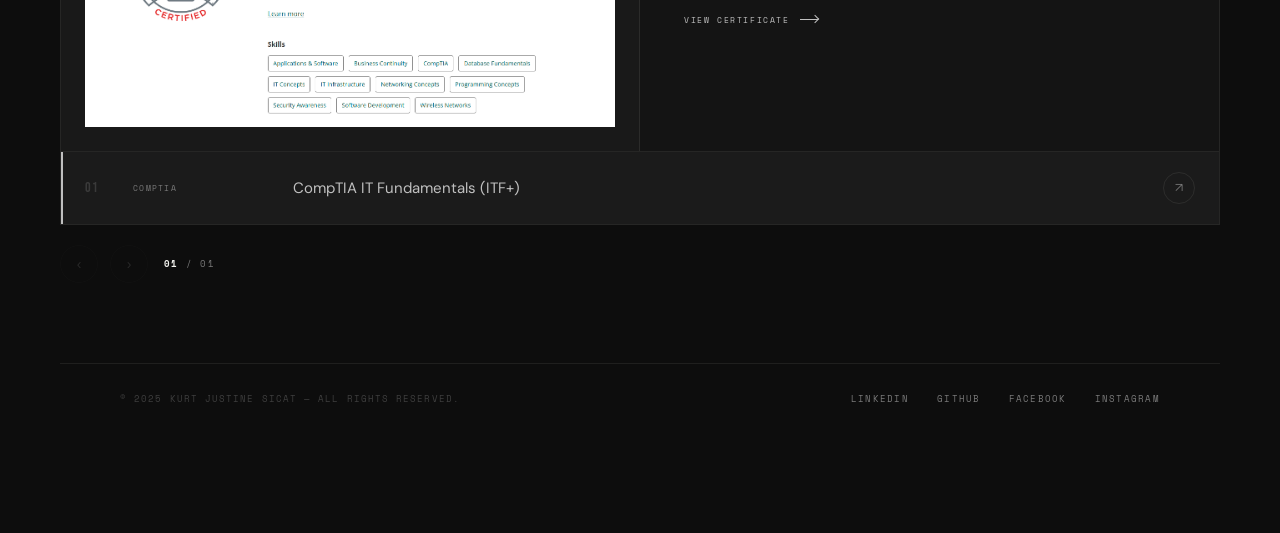
==== commit 7a8f2805: "Update academic honors in Education - 3rd Year (2025-2026): President's List both semesters - Add 4t" ====
--- a/about.html
+++ b/about.html
@@ -1814,14 +1814,18 @@
             <div class="edu-card-detail">
               <div class="edu-card-detail-row">
                 <span class="edu-detail-year">1st Year (2023–2024)</span>
-                <span class="edu-detail-note">1st Sem: Dean's List (GWA: 1.42) · 2nd Sem: President's List (GWA: 1.13)</span>
+                <span class="edu-detail-note">1st Sem: Dean's List · 2nd Sem: President's List</span>
               </div>
               <div class="edu-card-detail-row">
                 <span class="edu-detail-year">2nd Year (2024–2025)</span>
-                <span class="edu-detail-note">1st Sem: Dean's List (GWA: 1.48) · 2nd Sem: President's List (GWA: 1.22)</span>
+                <span class="edu-detail-note">1st Sem: Dean's List · 2nd Sem: President's List</span>
               </div>
               <div class="edu-card-detail-row">
                 <span class="edu-detail-year">3rd Year (2025–2026)</span>
+                <span class="edu-detail-note">1st Sem: President's List · 2nd Sem: President's List</span>
+              </div>
+              <div class="edu-card-detail-row">
+                <span class="edu-detail-year">4th Year (2026–2027)</span>
                 <span class="edu-detail-note">Currently enrolled · BS IT Major in Web Development</span>
               </div>
             </div>
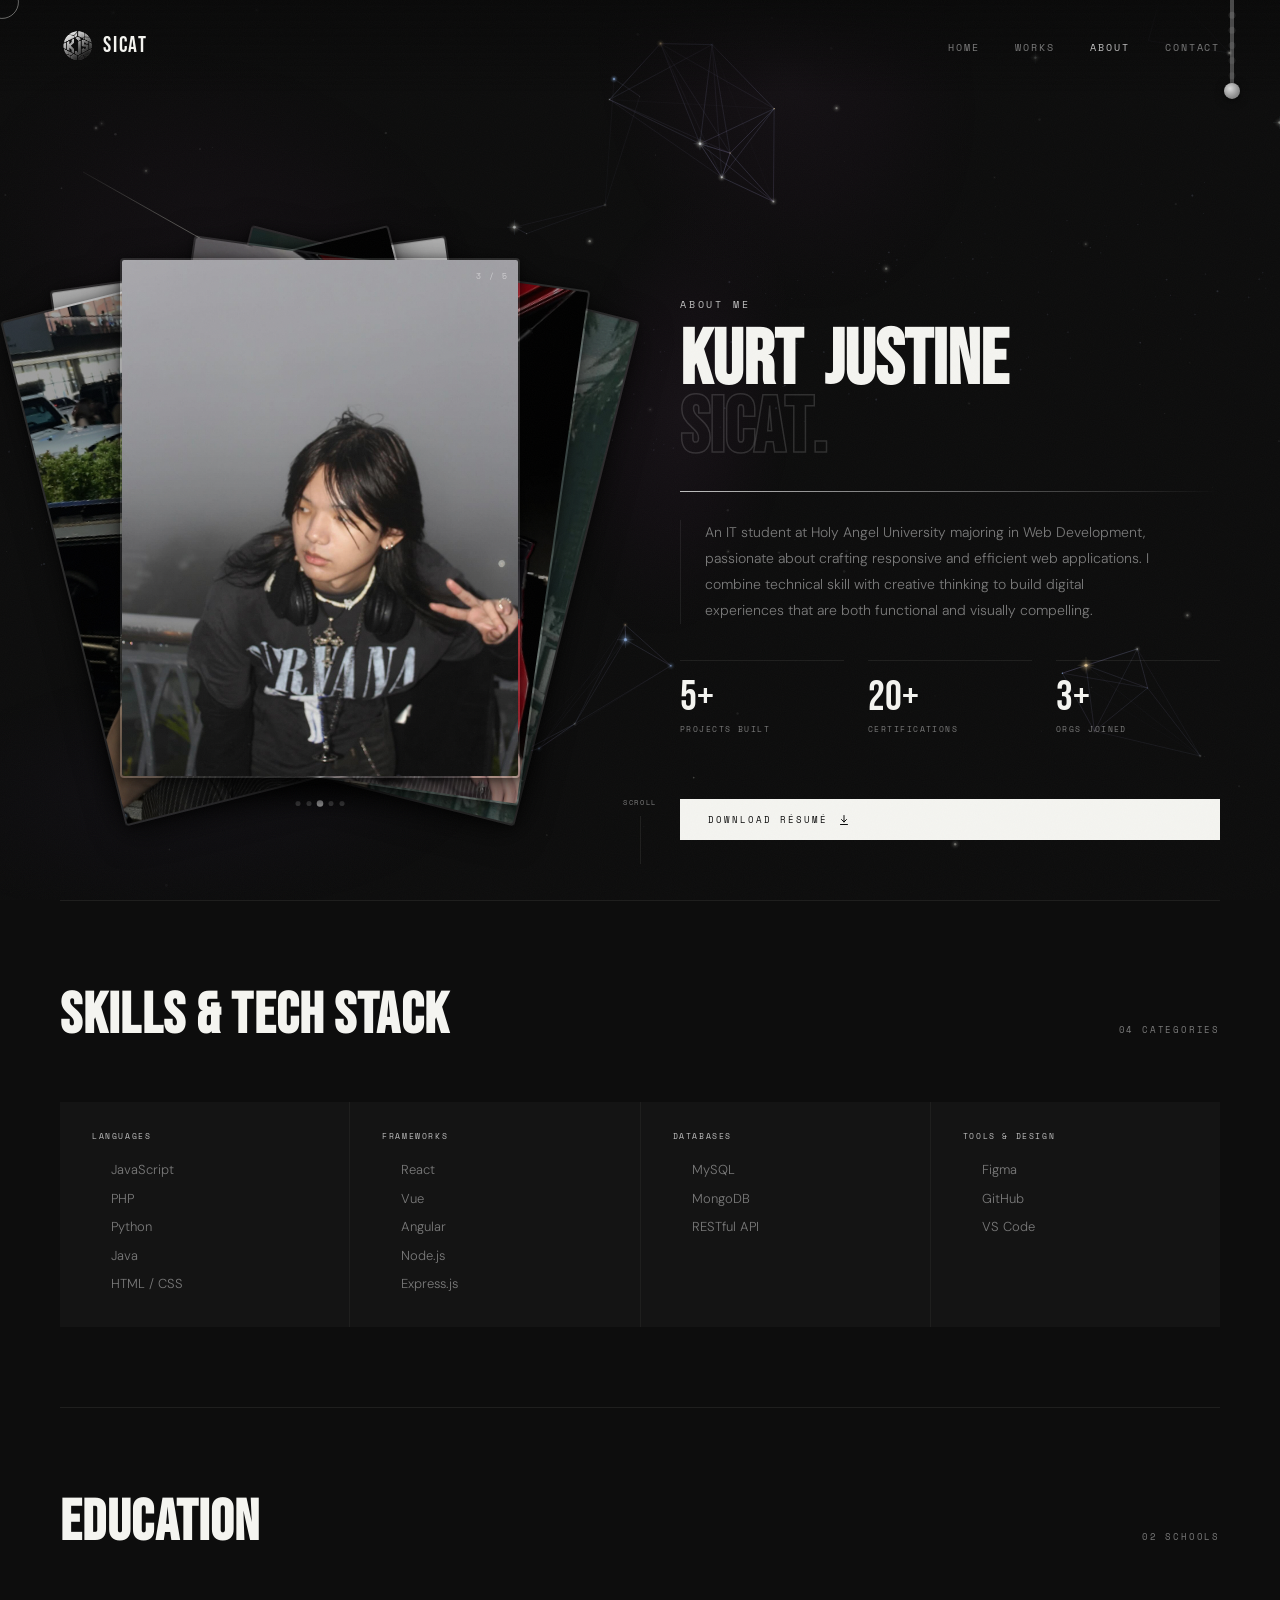
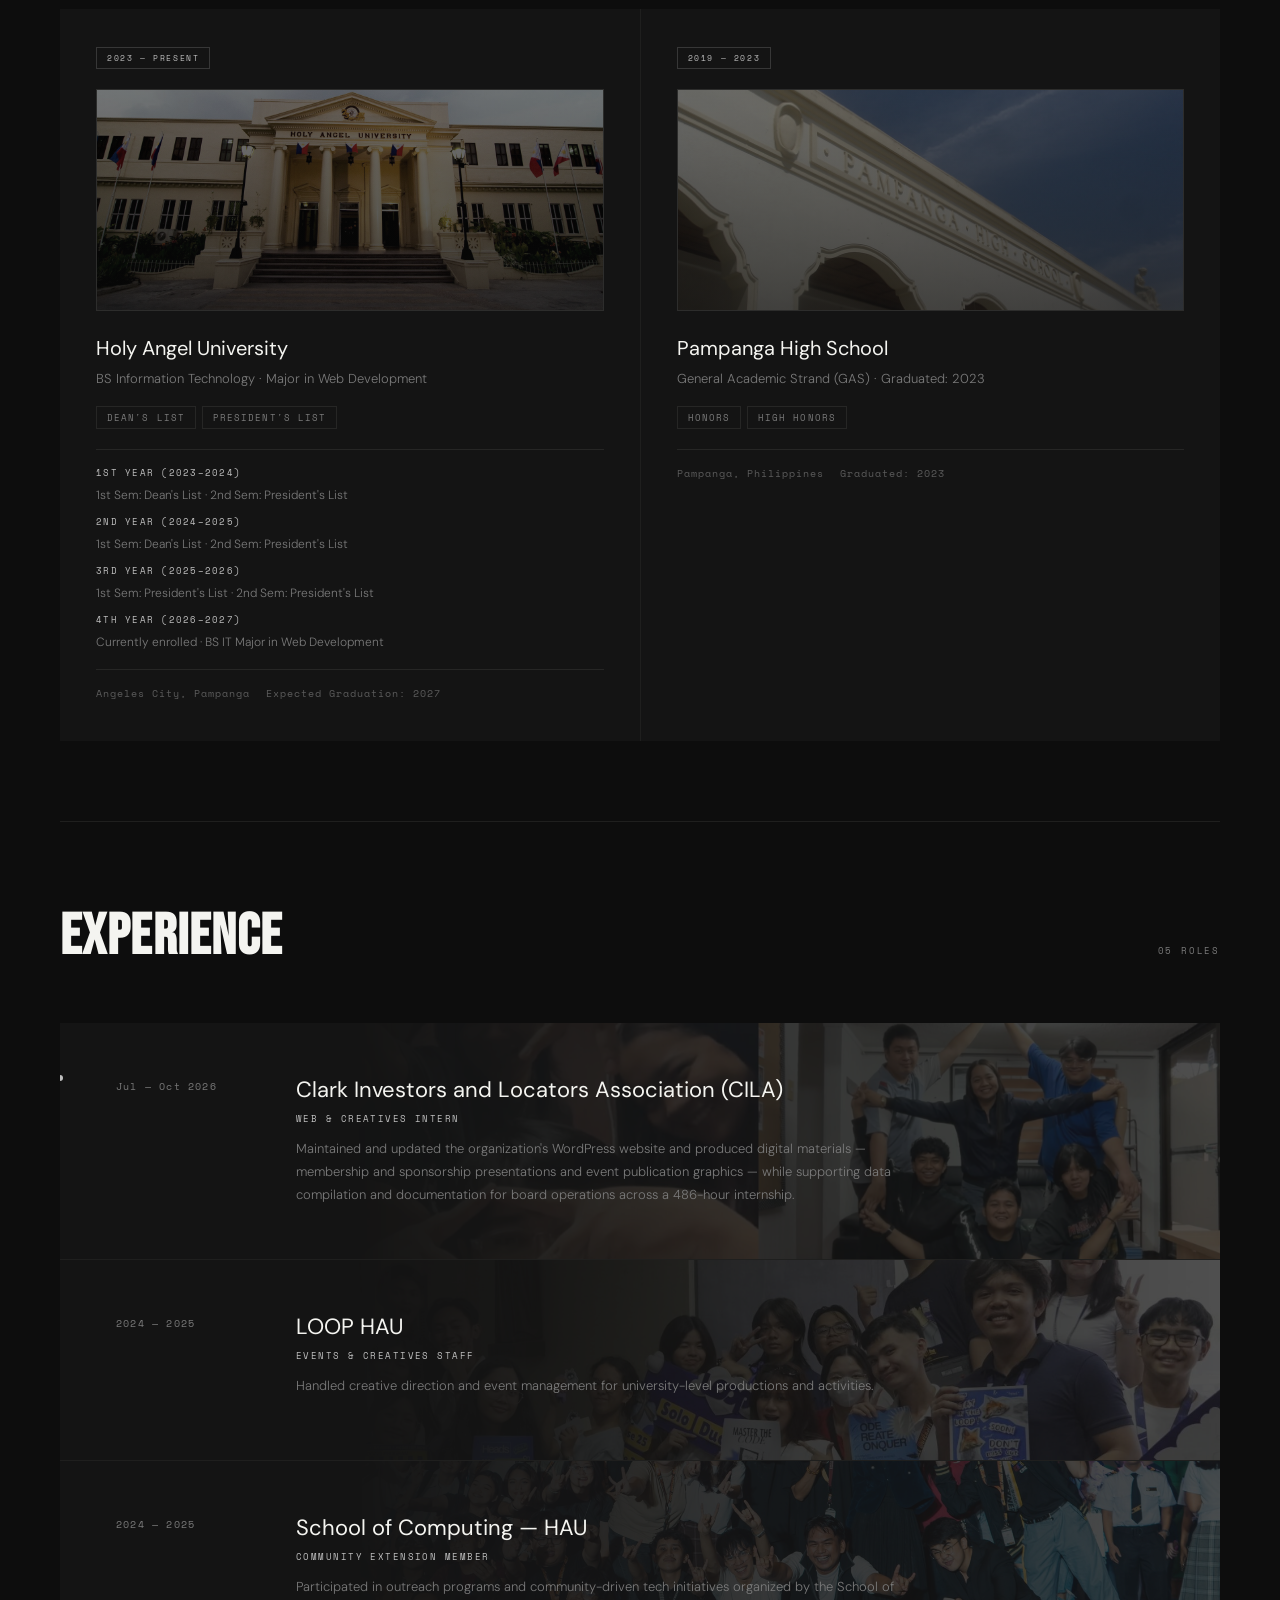
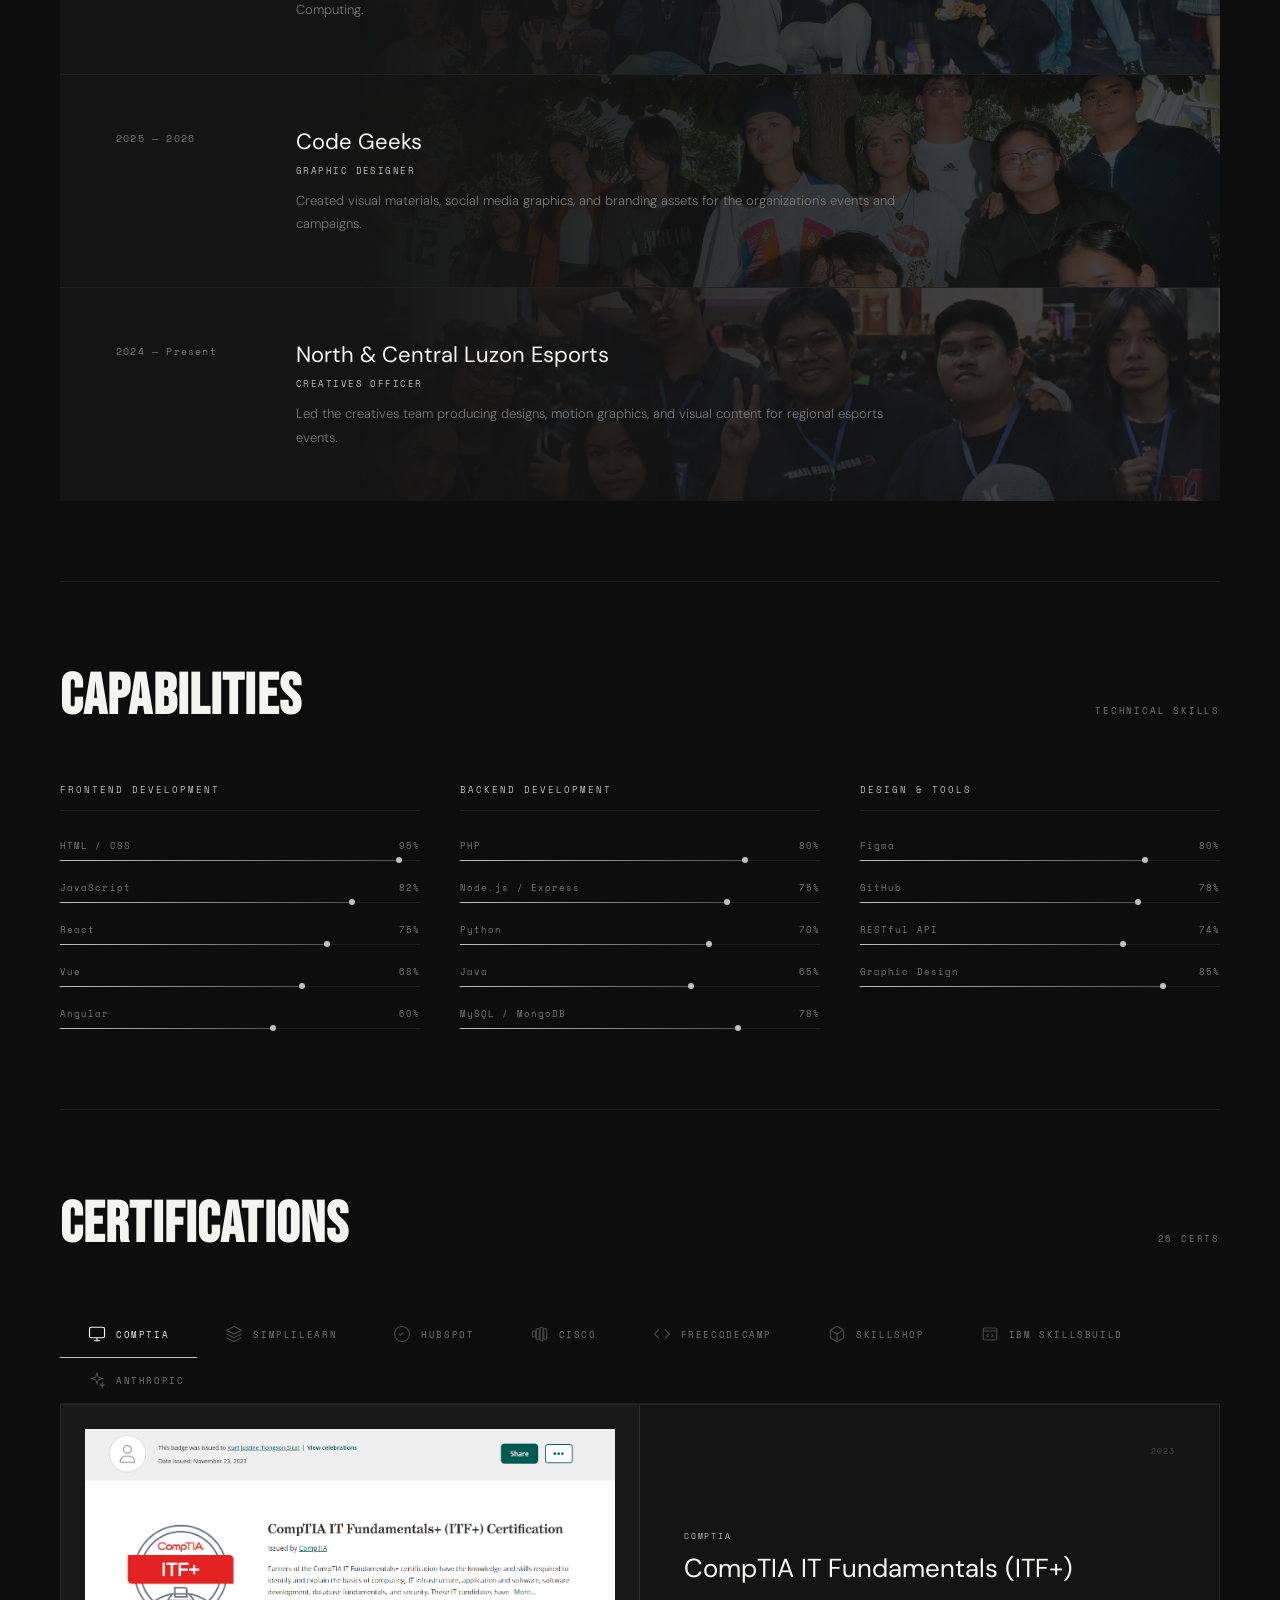
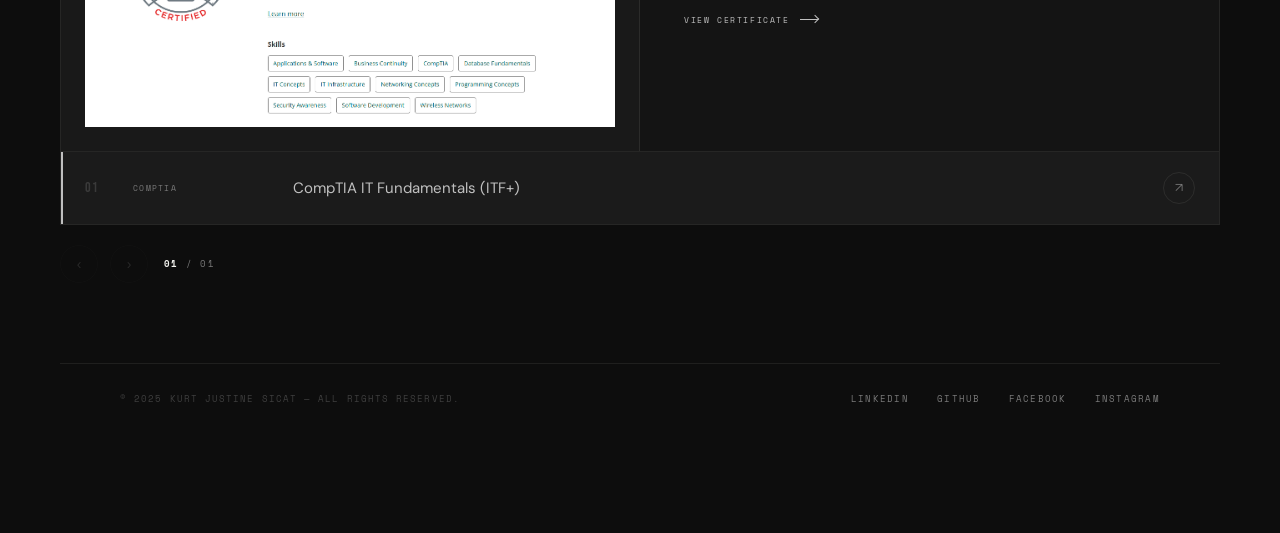
==== commit c8b8d24d: "Add #certifications anchor for direct resume QR link Co-Authored-By: Claude Opus 5.5 <noreply@anthro" ====
--- a/about.html
+++ b/about.html
@@ -1998,7 +1998,7 @@
     </div>
 
     <!-- CERTIFICATIONS -->
-    <div class="section-block">
+    <div class="section-block" id="certifications" style="scroll-margin-top: 90px">
       <div class="section-block-header">
         <h2 class="section-block-title">Certifications</h2>
         <span class="section-count" id="certCount">20 Certs</span>
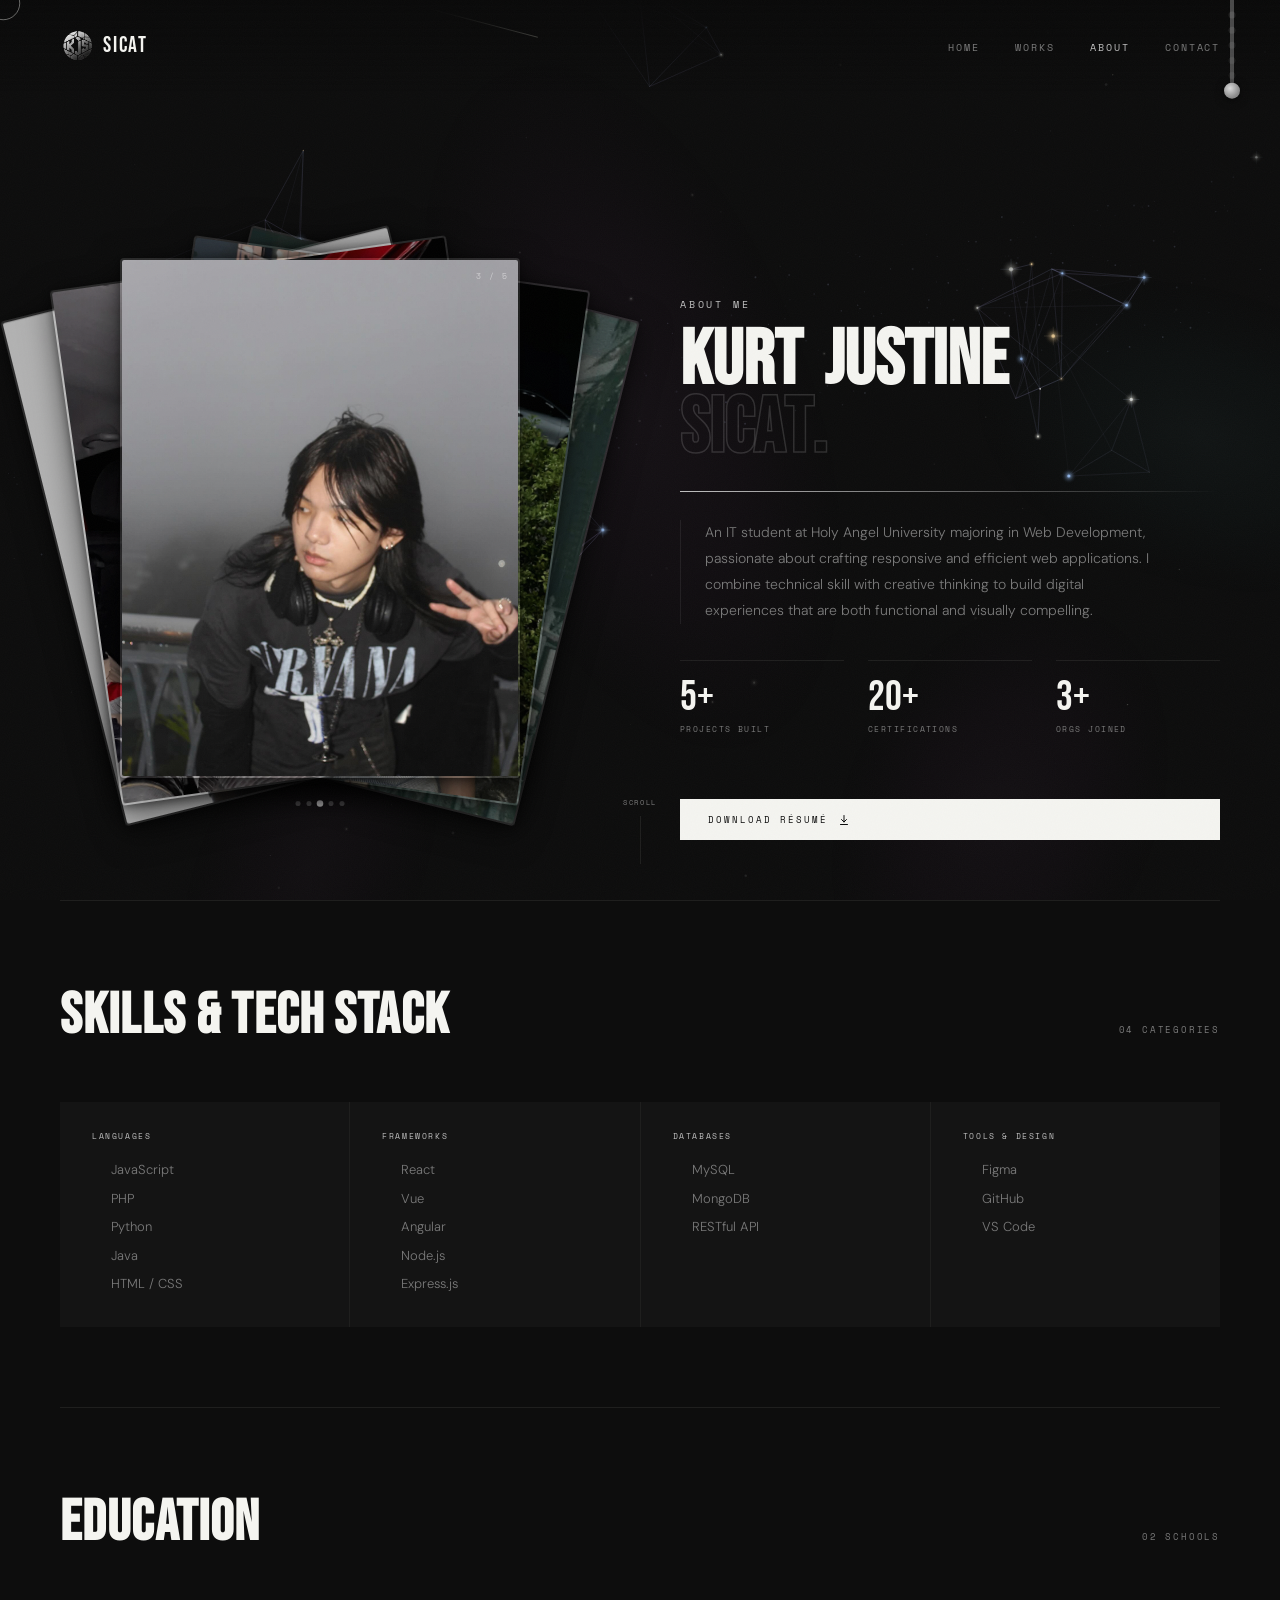
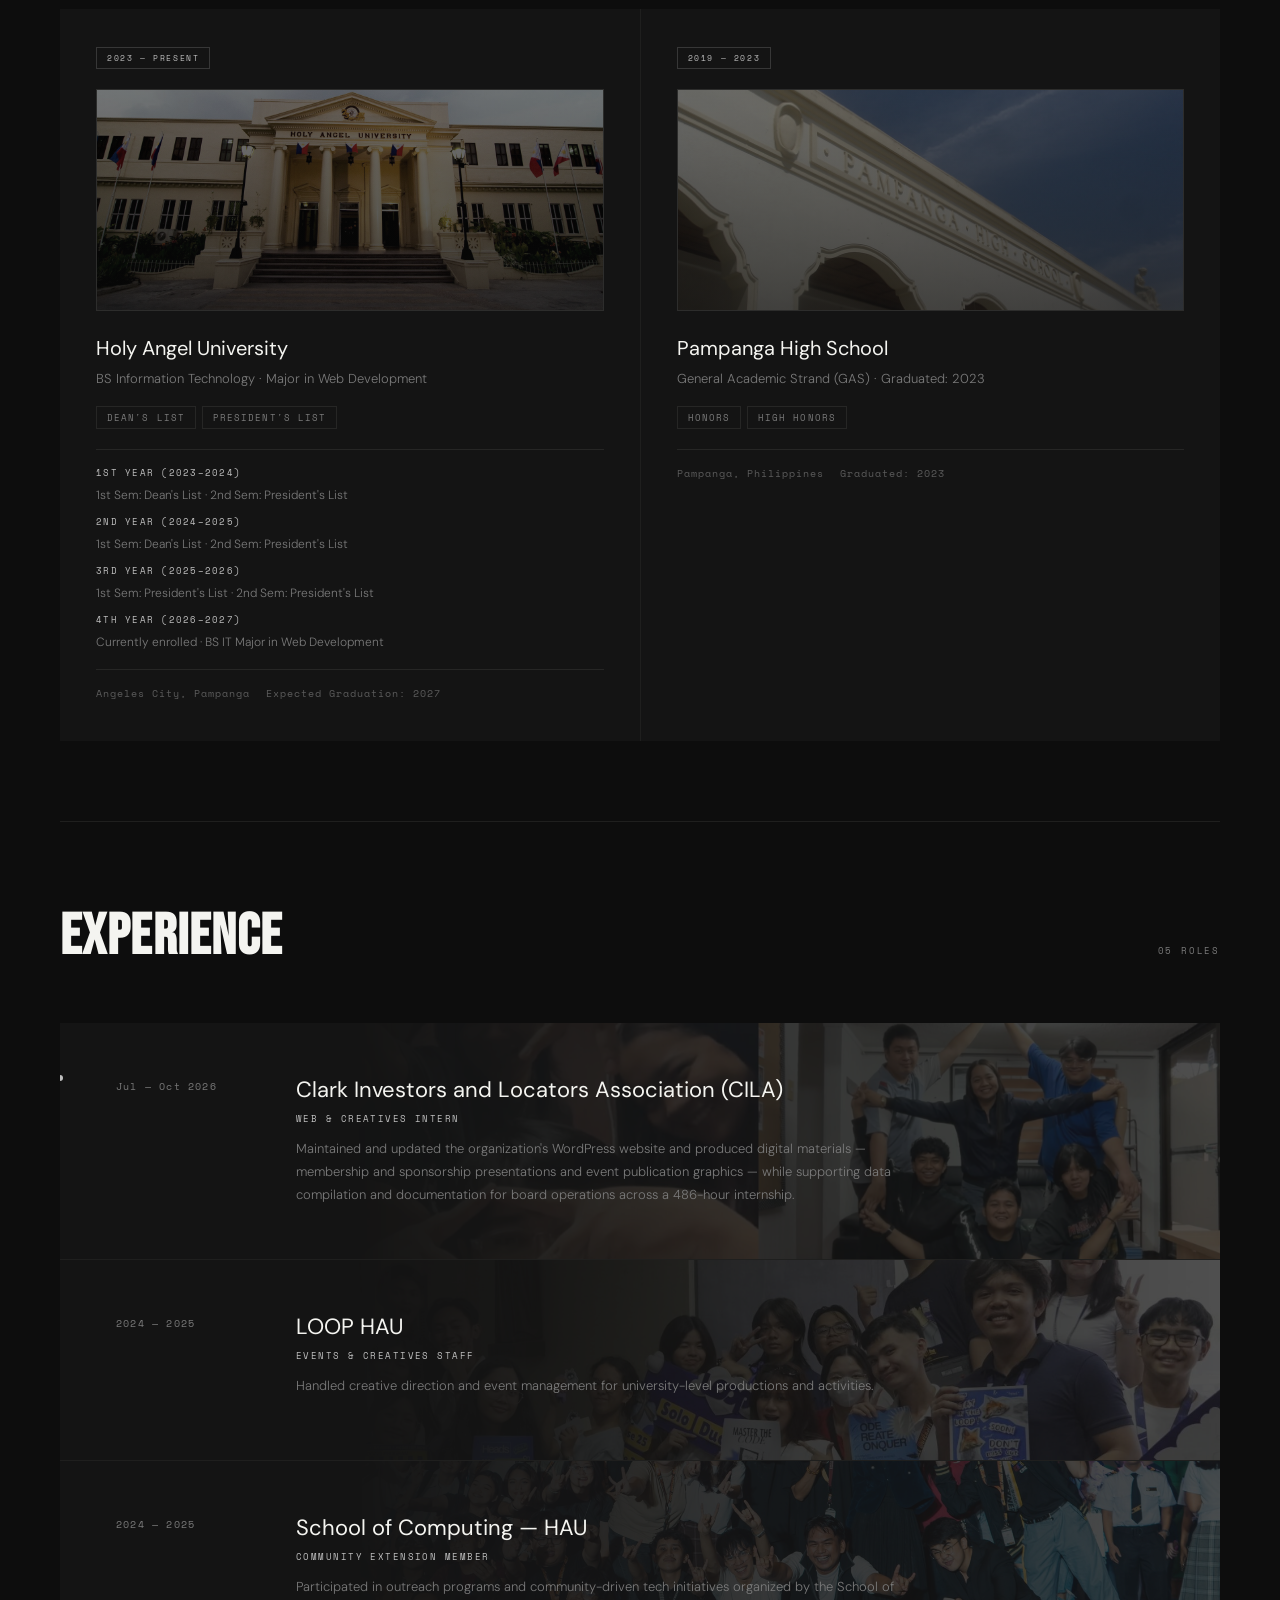
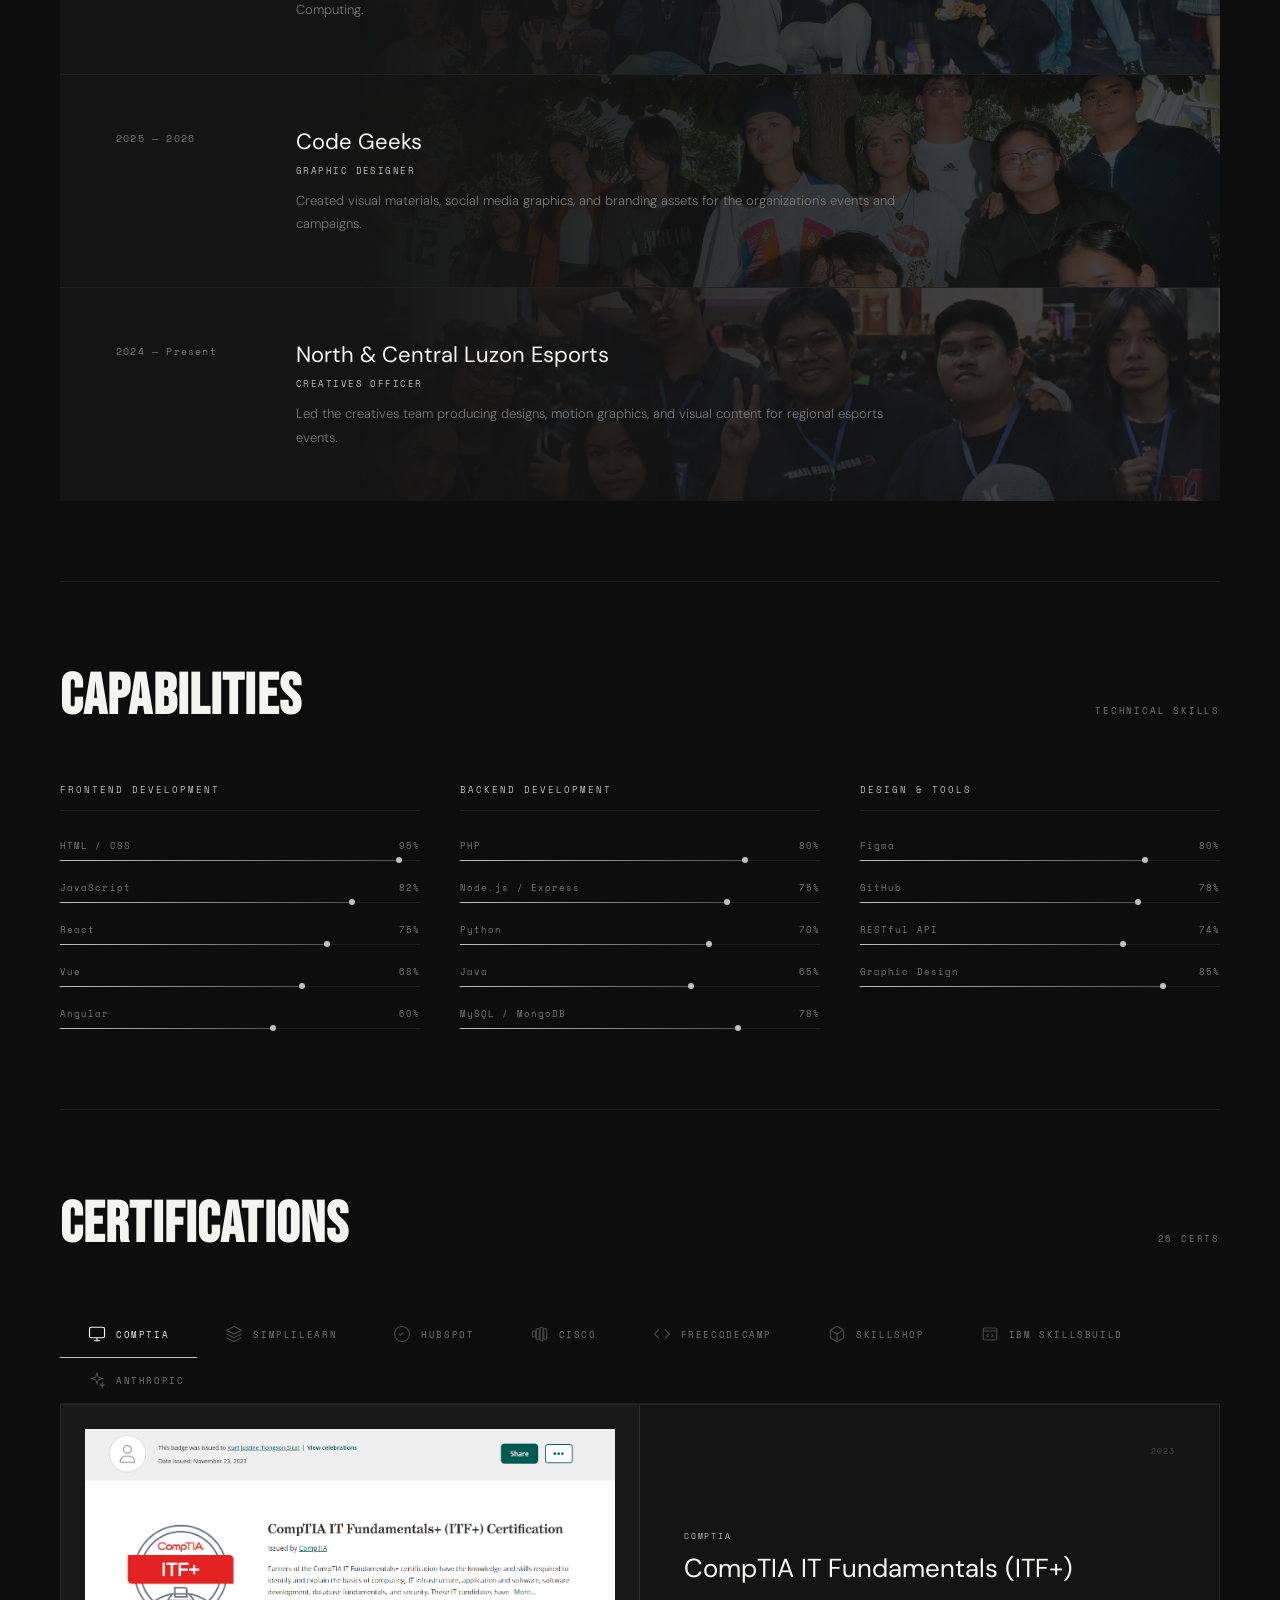
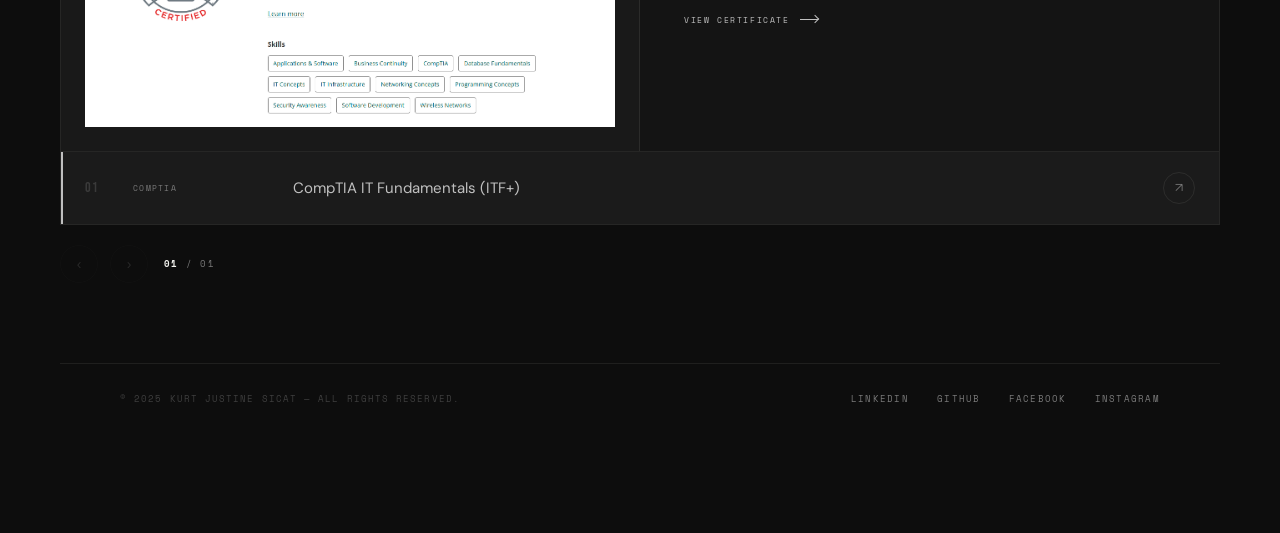
==== commit 3e27e956: "Scroll to hash target after page load for reliable deep links Co-Authored-By: Claude Opus 5.5 <norep" ====
--- a/about.html
+++ b/about.html
@@ -2745,6 +2745,12 @@
       const countEl = document.getElementById('certCount');
       if (countEl) countEl.textContent = String(total).padStart(2,'0') + ' Certs';
     })();
+
+    // ── Deep links (e.g. resume QR → #certifications): re-scroll after images load ──
+    window.addEventListener('load', () => {
+      const target = location.hash && document.getElementById(location.hash.slice(1));
+      if (target) setTimeout(() => target.scrollIntoView({ behavior: 'auto', block: 'start' }), 150);
+    });
 
     // ── GENERAL SCROLL REVEAL ──
     const obs = new IntersectionObserver(entries => {
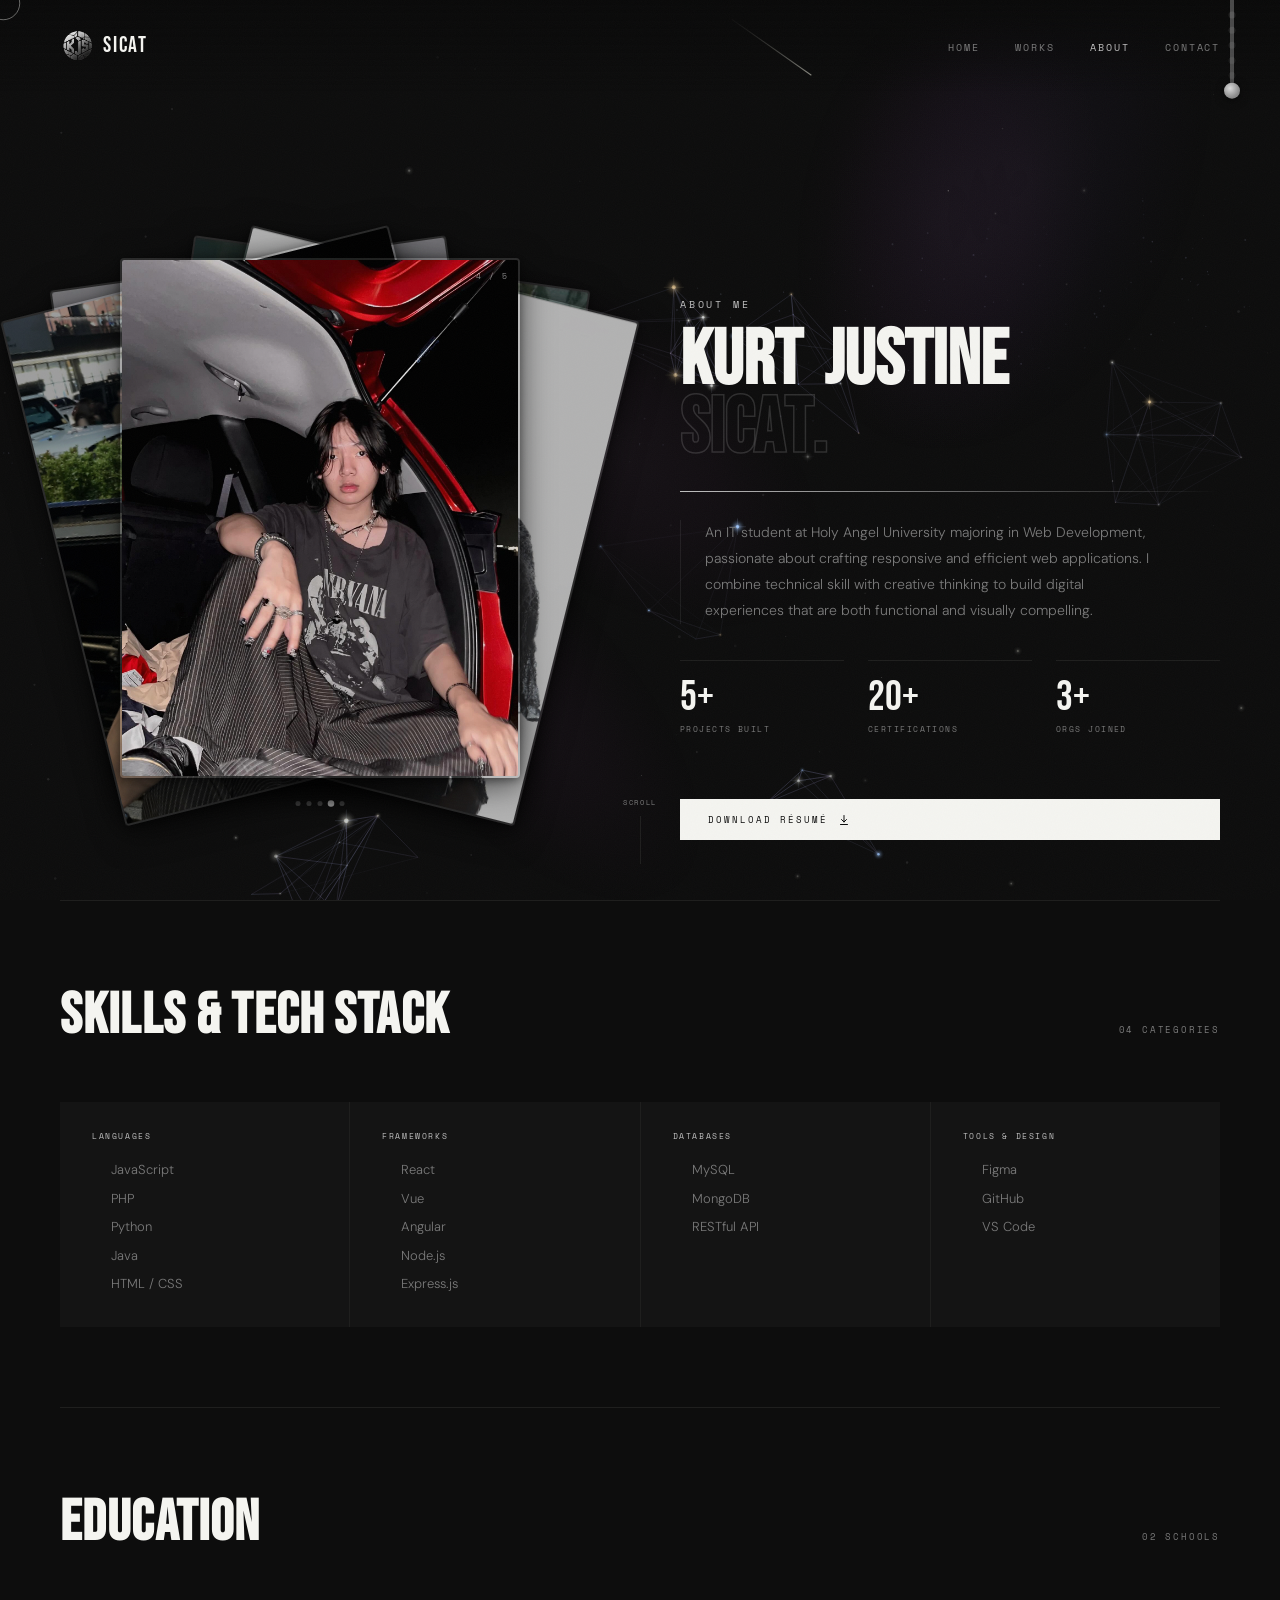
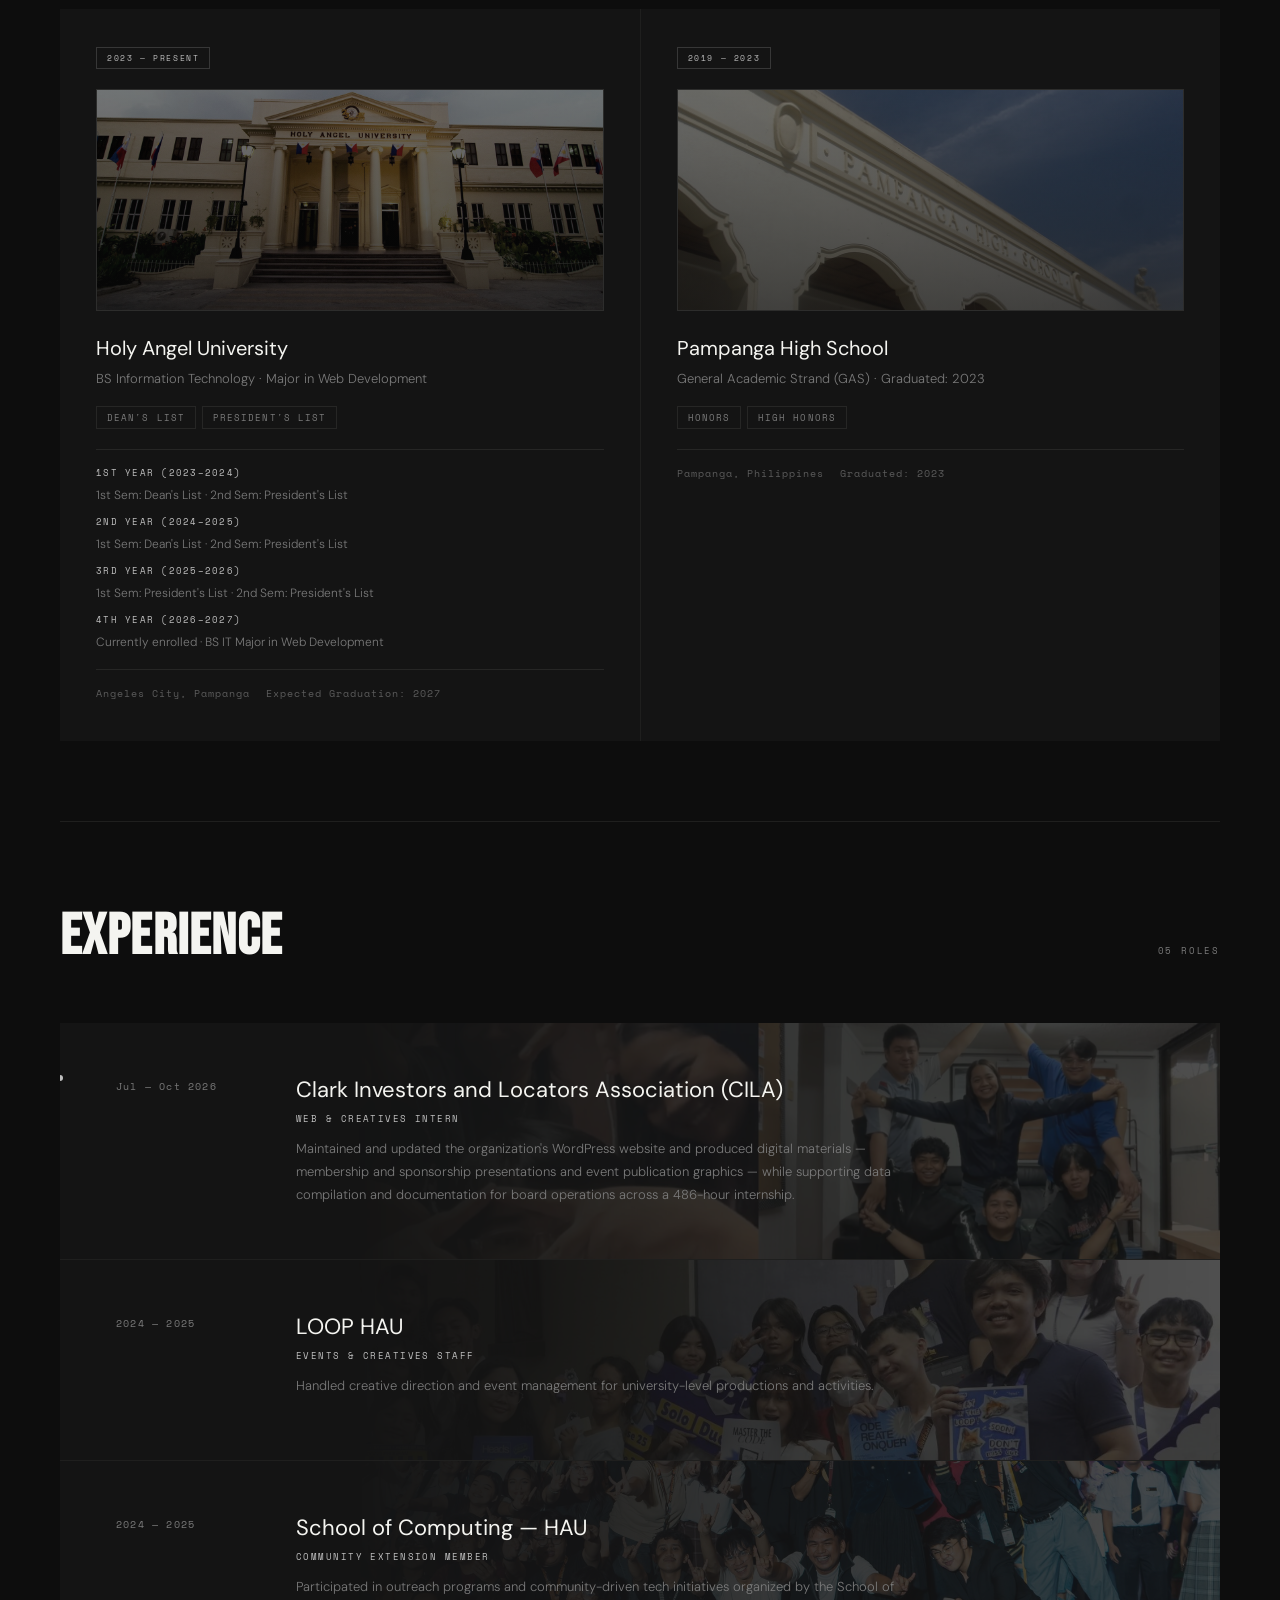
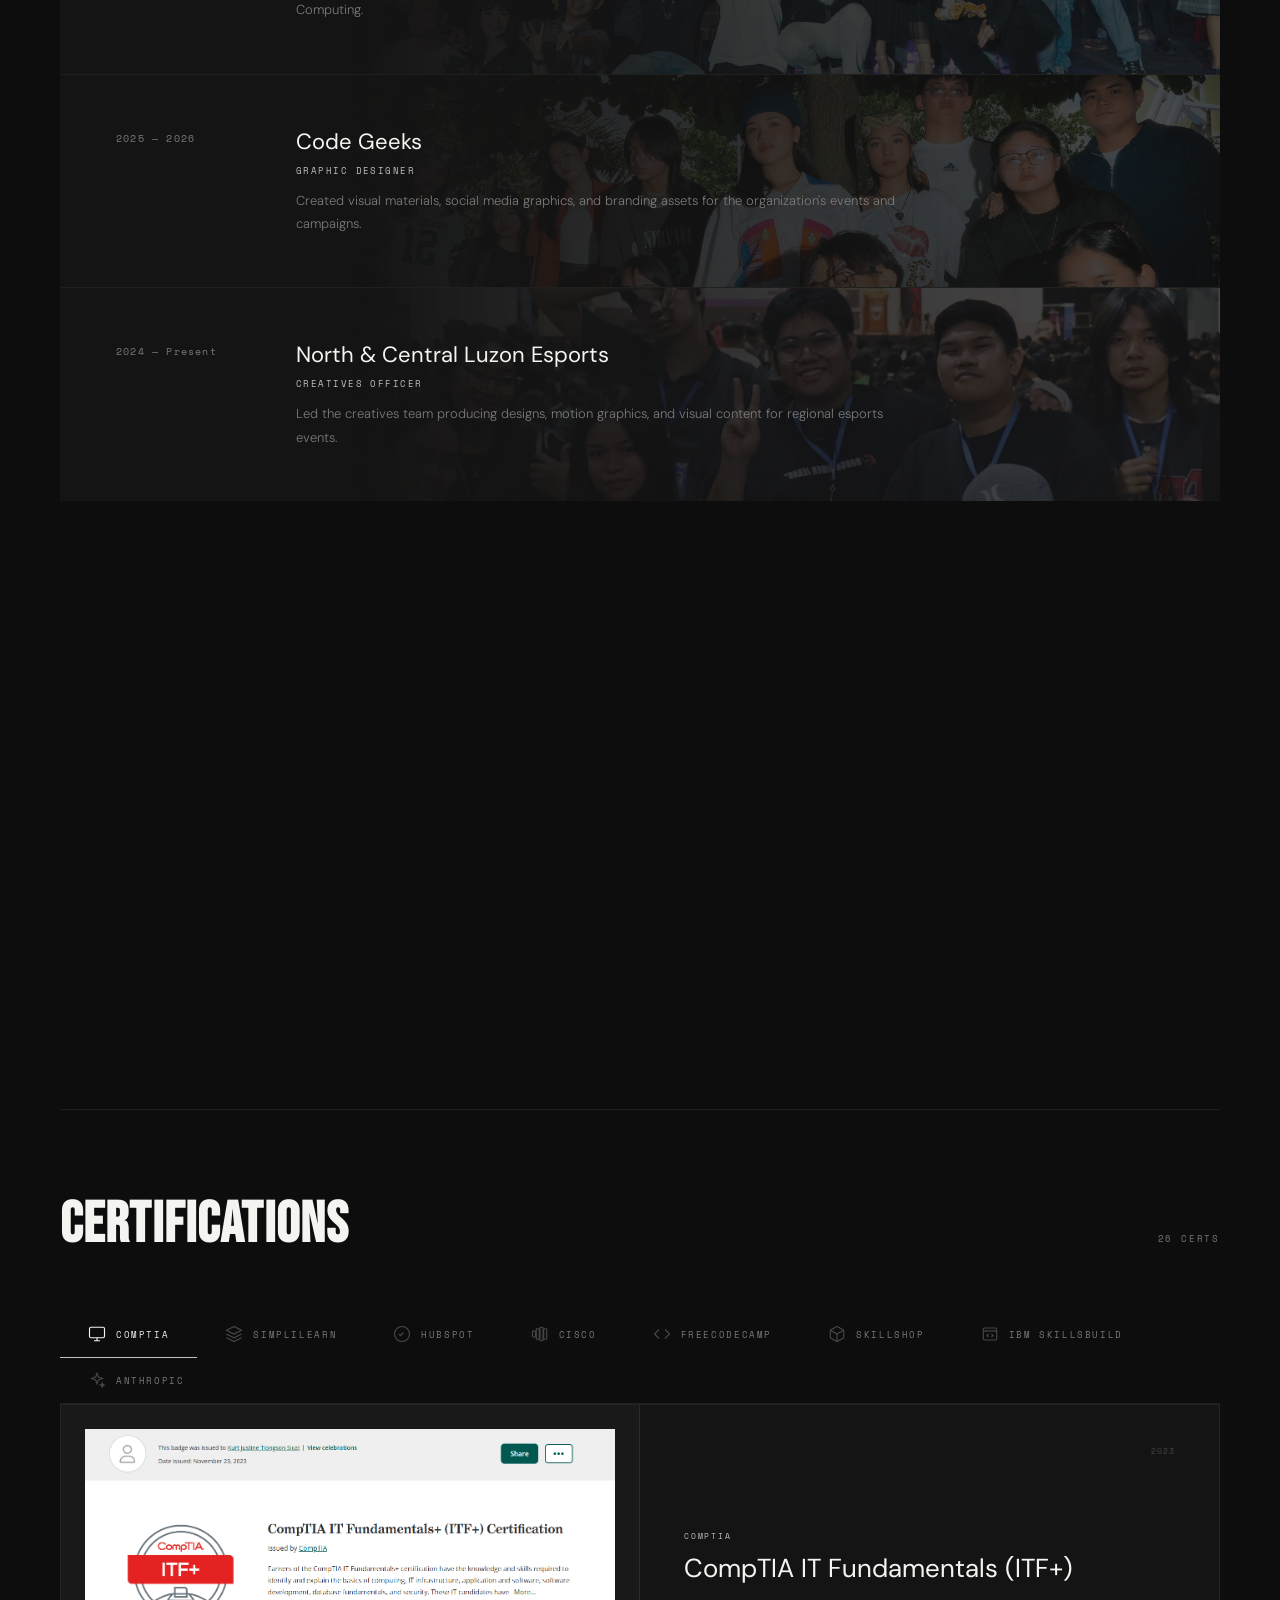
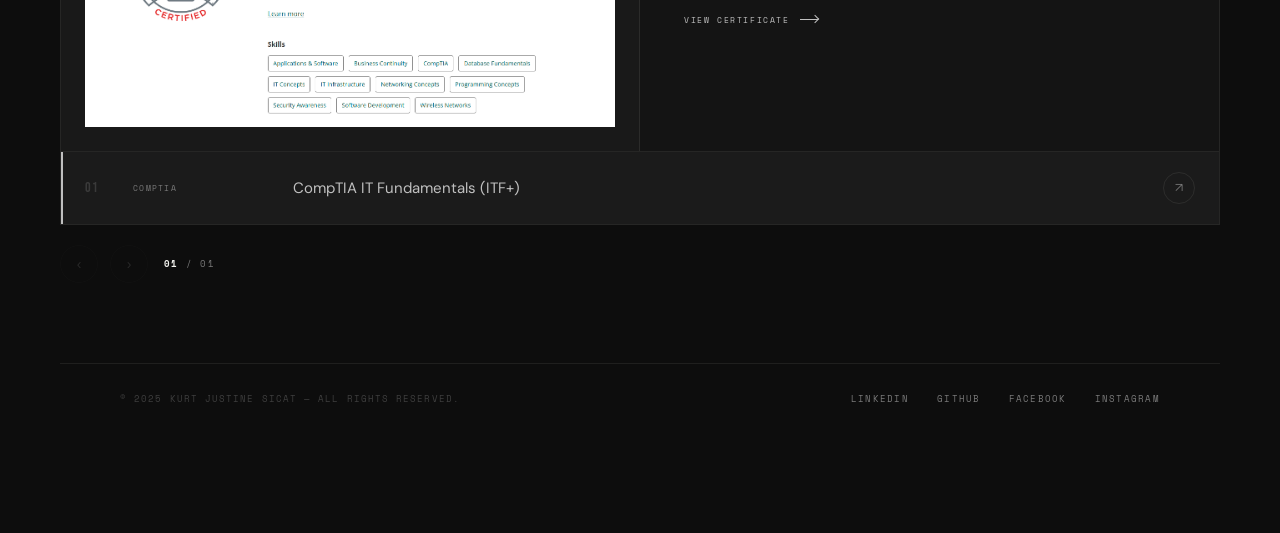
==== commit 1f582798: "Update resume PDF and fix download links - Replace Resume.pdf with the November 2026 CV - Fix About " ====
--- a/about.html
+++ b/about.html
@@ -1725,7 +1725,7 @@
           <div class="stat-label">Orgs Joined</div>
         </div>
       </div>
-      <a href="resume.pdf" download class="resume-btn">
+      <a href="Resume.pdf" download="Kurt_Justine_Sicat_Resume.pdf" class="resume-btn">
         <span>Download Résumé</span>
         <svg viewBox="0 0 24 24" fill="none" stroke="currentColor" stroke-width="2" stroke-linecap="round"><path d="M12 3v13M7 11l5 5 5-5"/><path d="M5 21h14"/></svg>
       </a>
